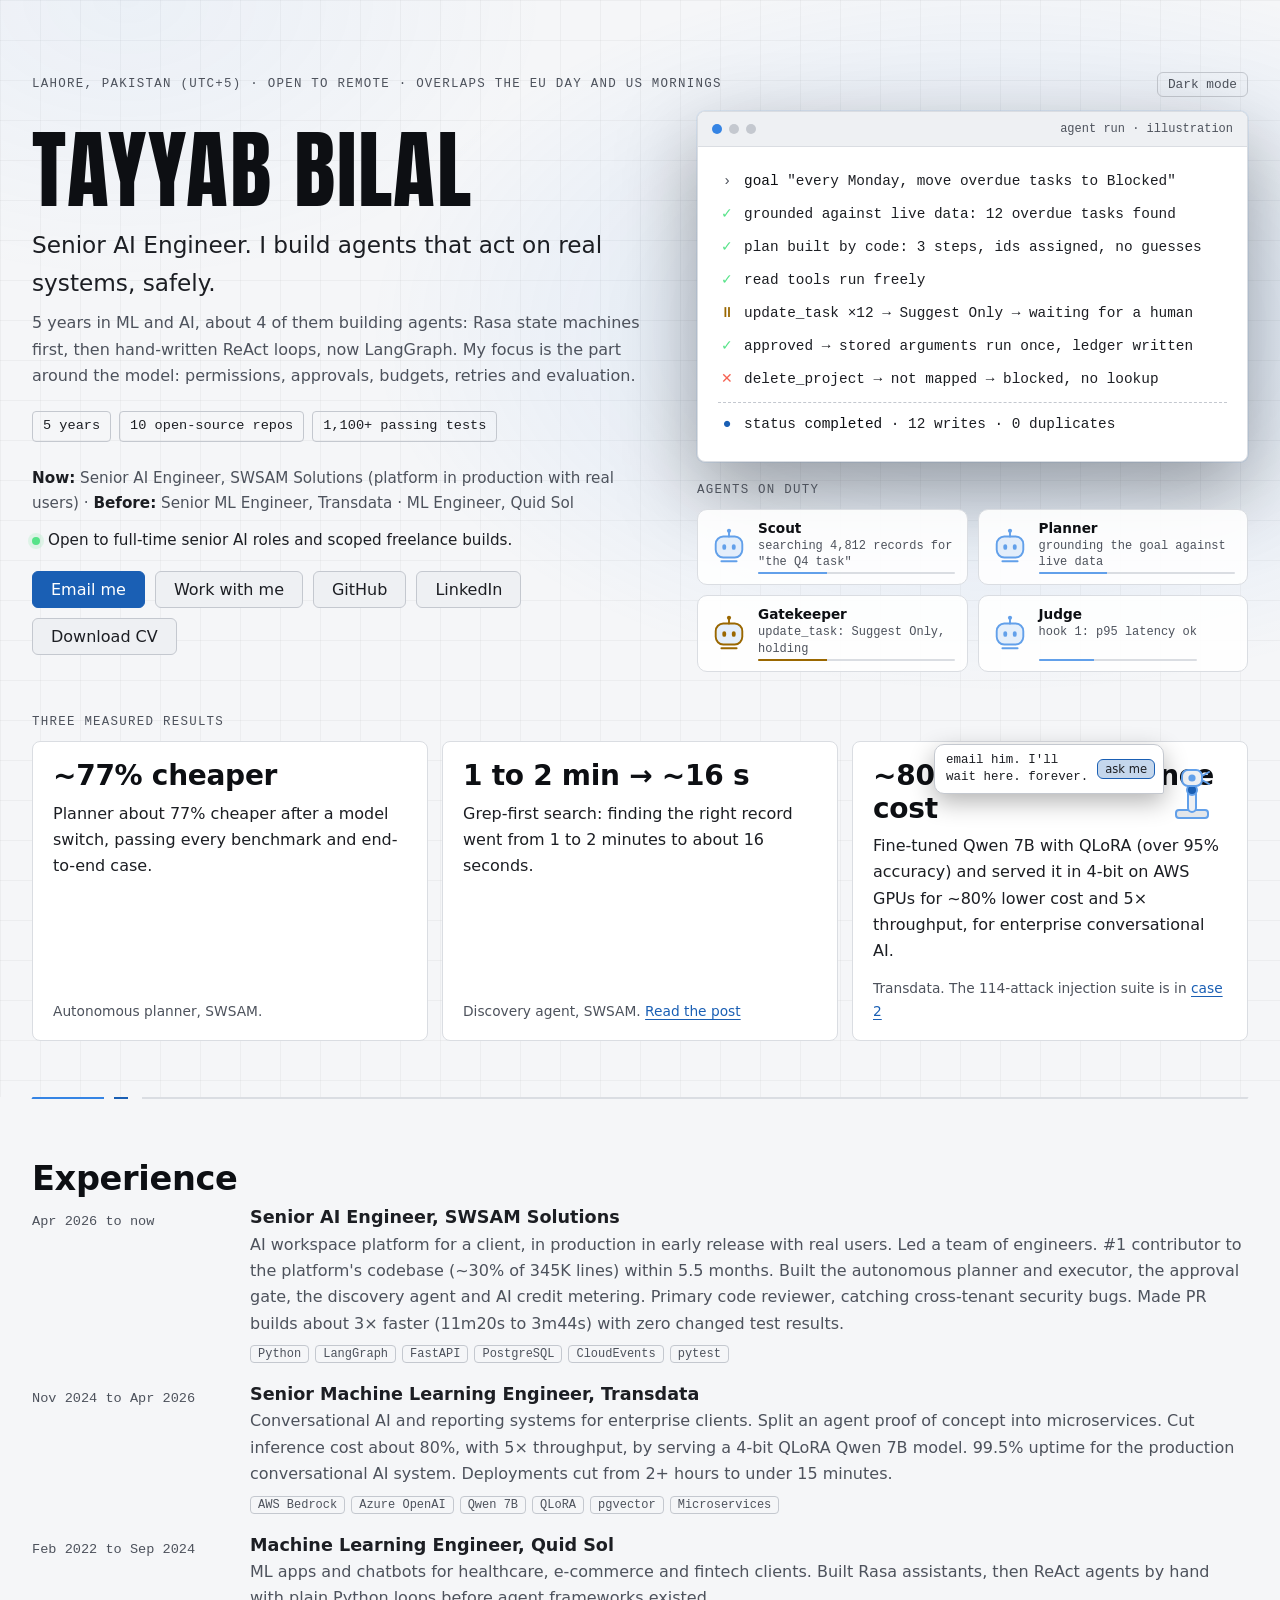
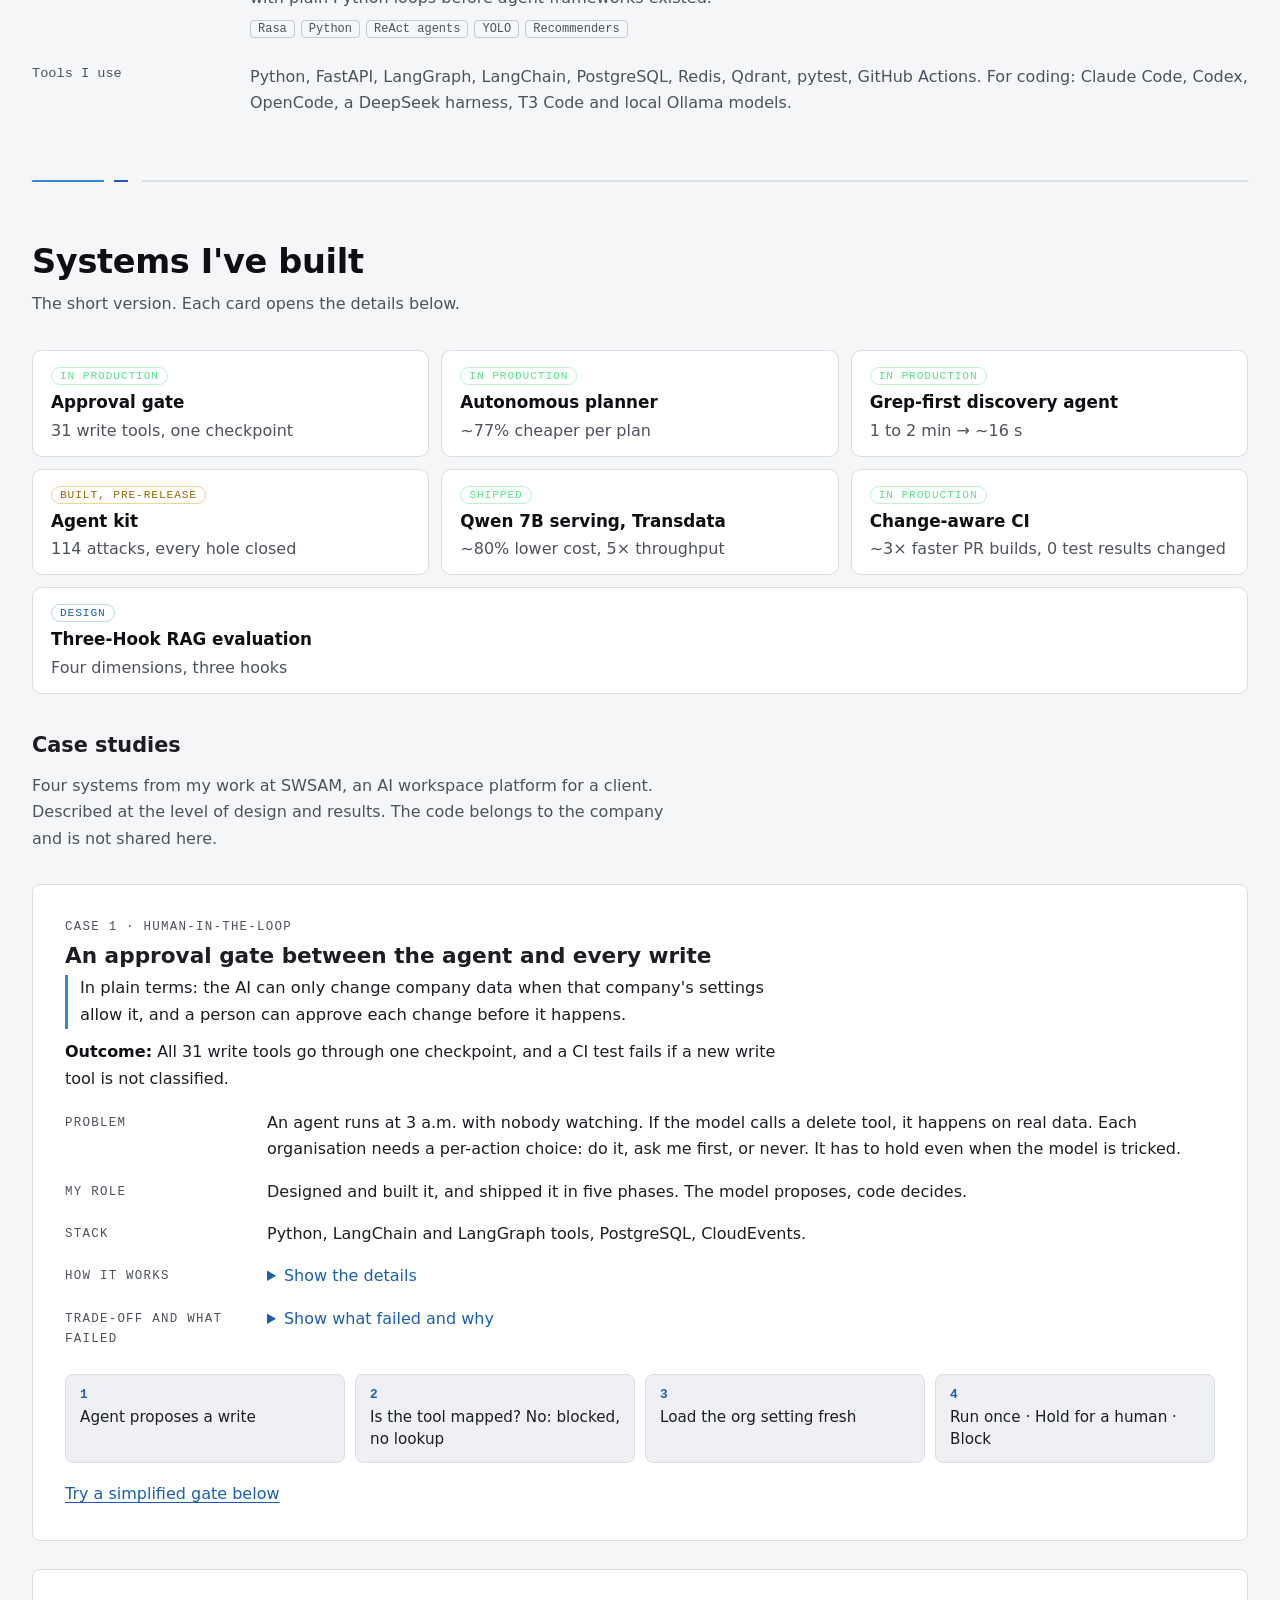
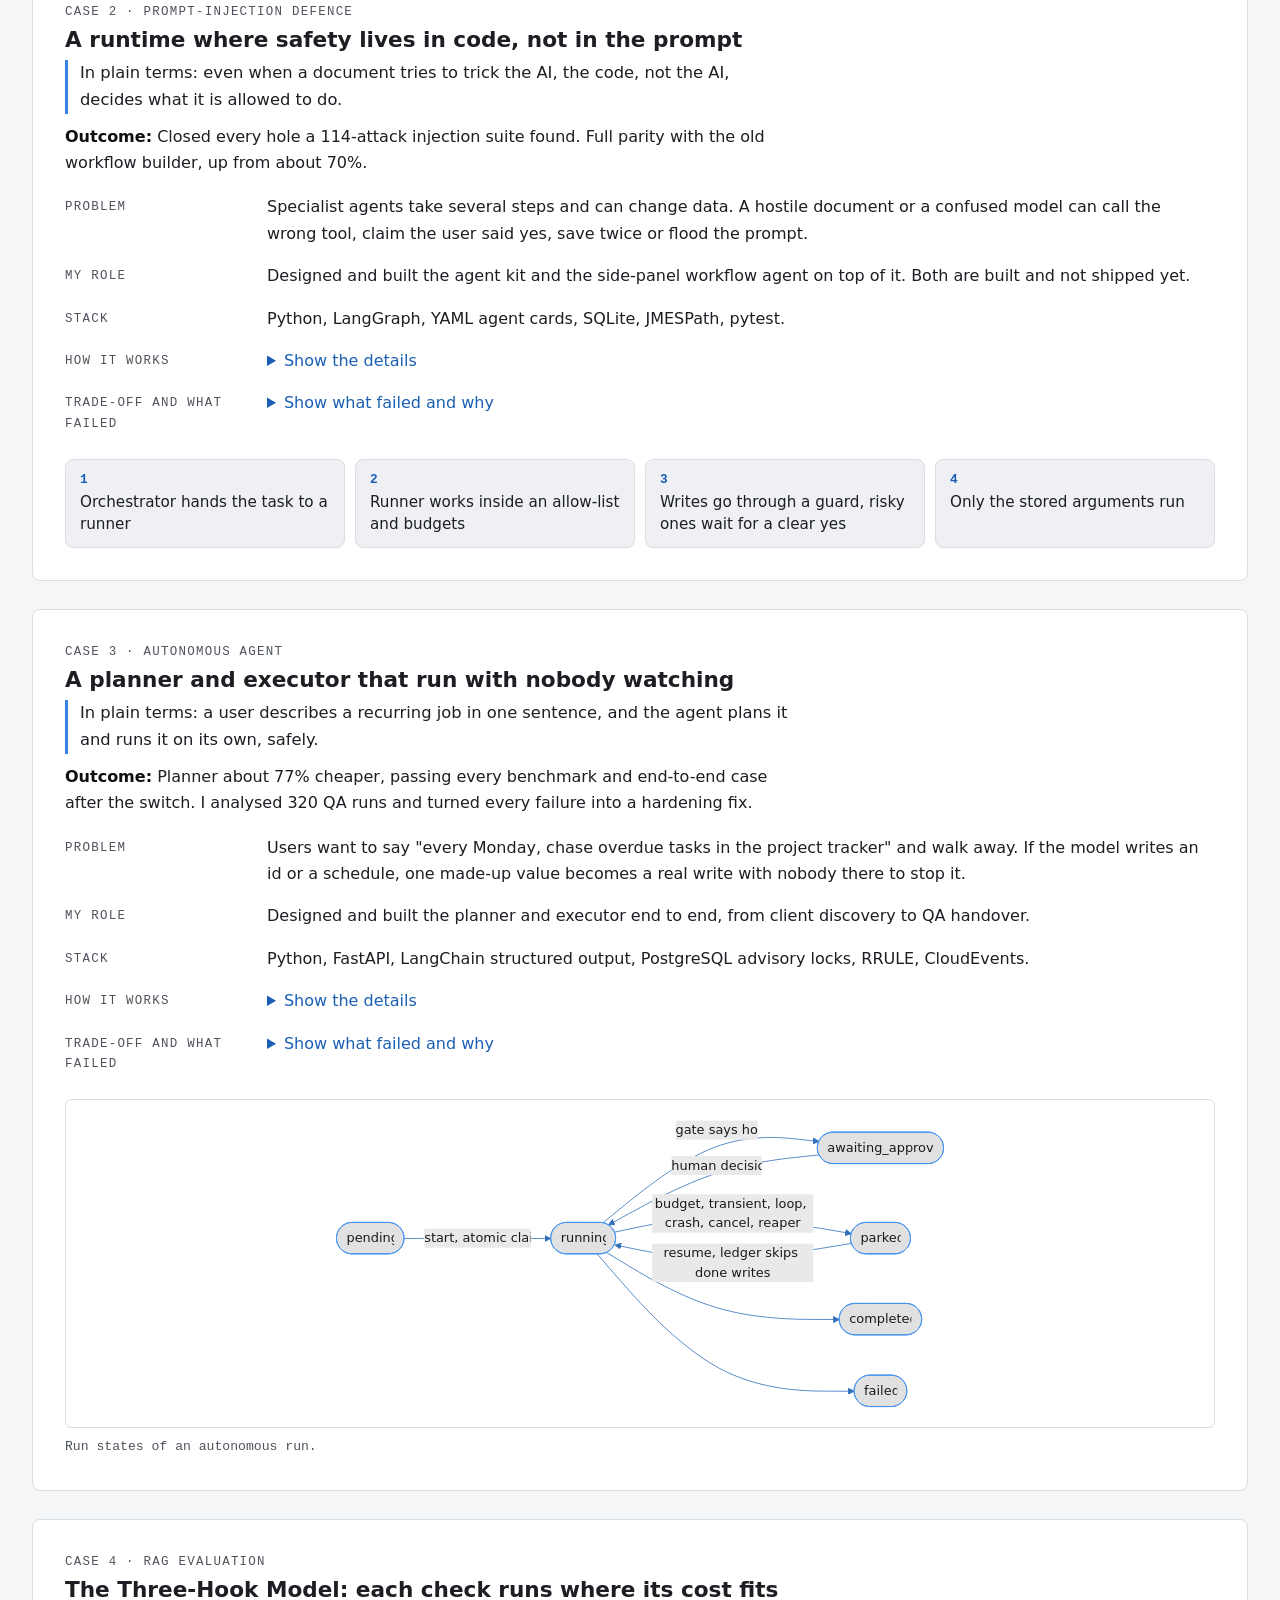
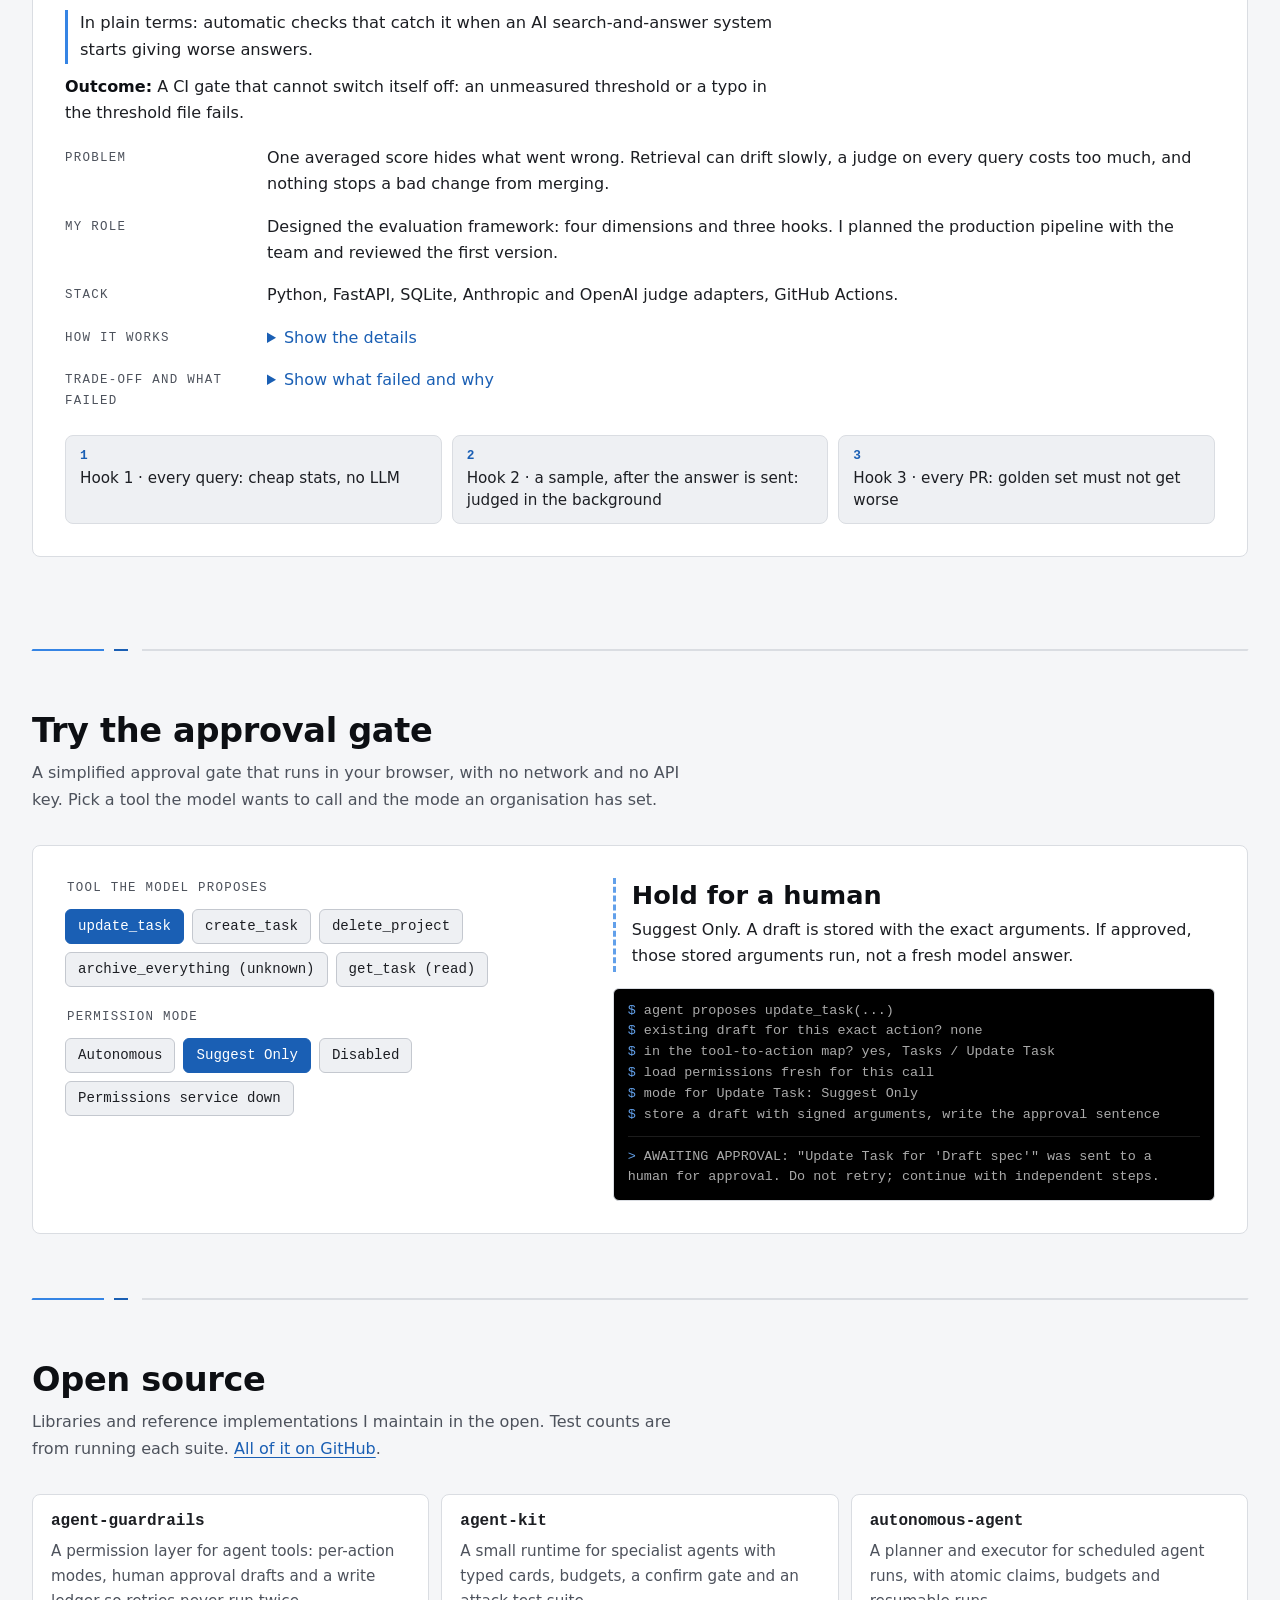
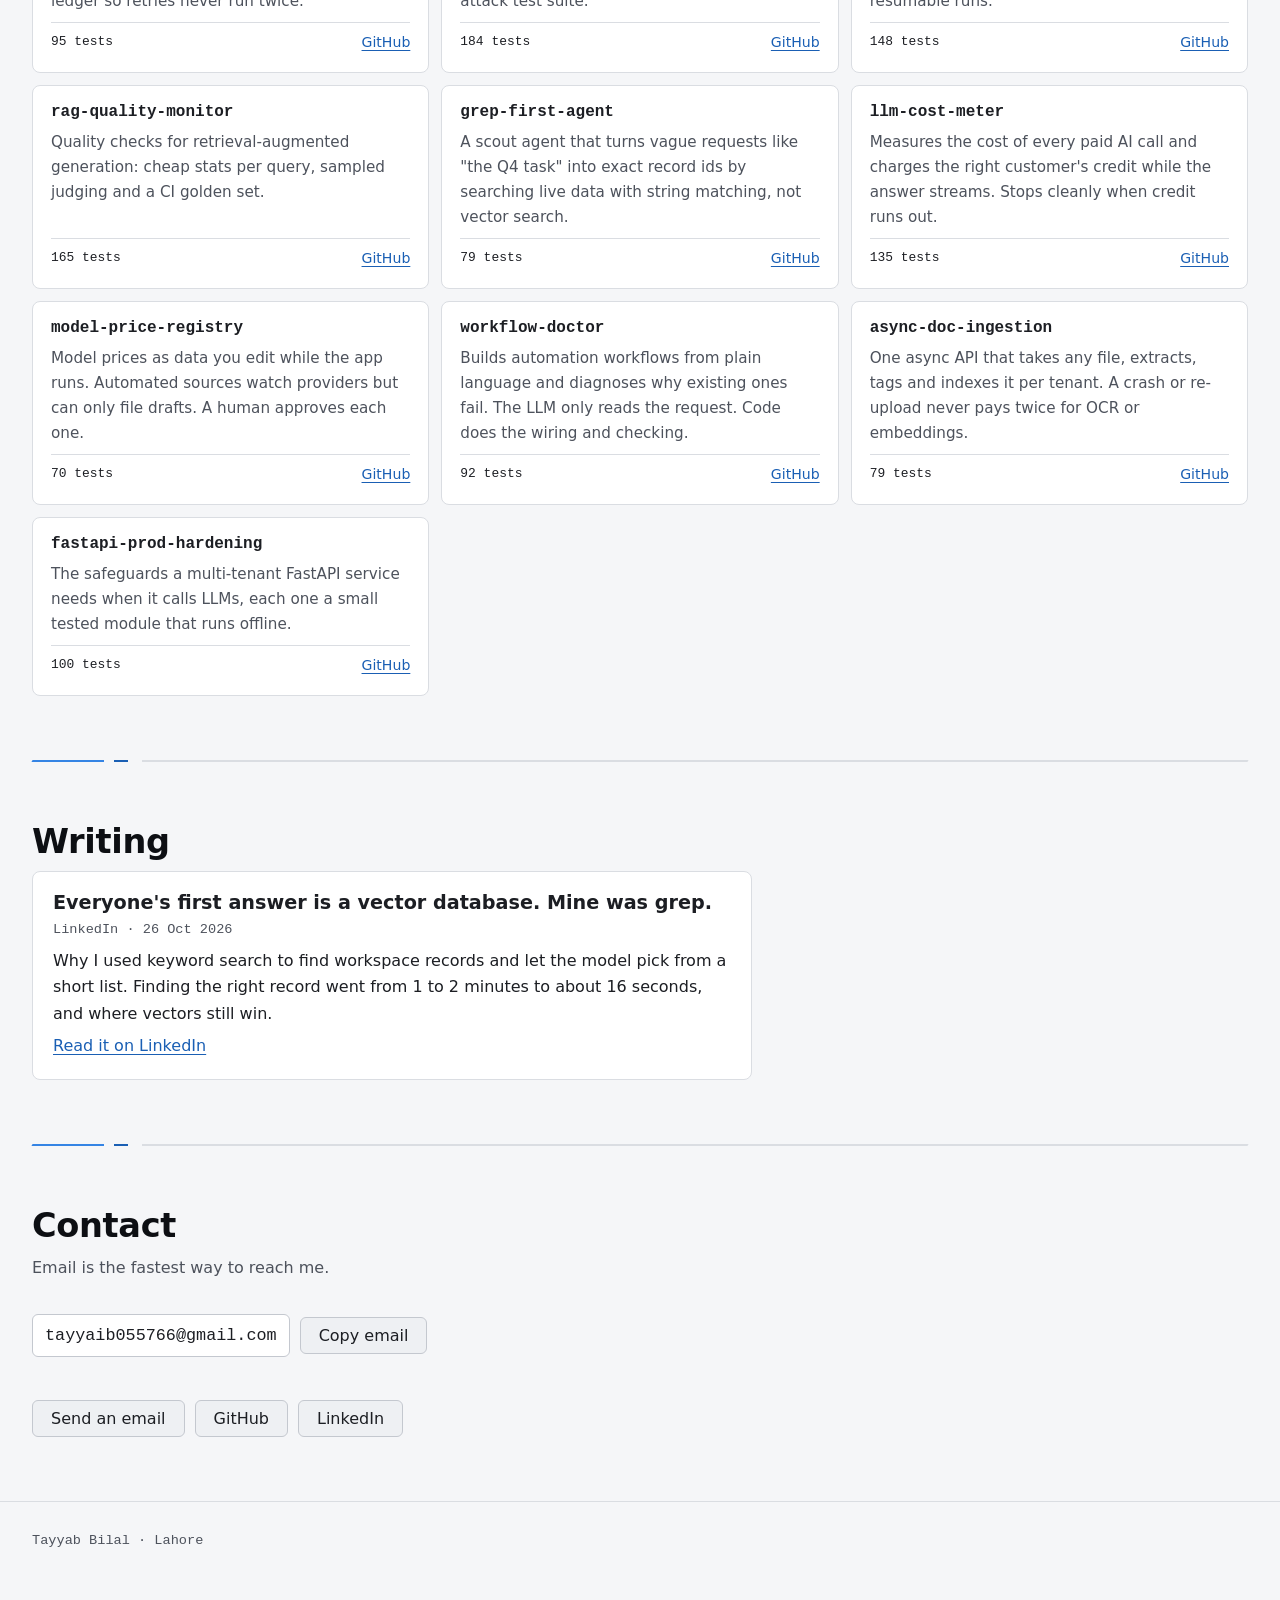
==== index.html @ 495e3dfd "Bolt: no layout reads in mousemove, subpixel transform, passive listeners, cache-busted assets" ====
<!doctype html>
<html lang="en">
<head>
<meta charset="utf-8">
<meta name="viewport" content="width=device-width, initial-scale=1">
<title>Tayyab Bilal, Senior AI Engineer</title>
<meta name="description" content="Tayyab Bilal, Senior AI Engineer in Lahore. I build agents that act on real systems, safely. Case studies, open-source code and a live approval-gate demo.">
<meta property="og:type" content="website">
<meta property="og:title" content="Tayyab Bilal, Senior AI Engineer">
<meta property="og:description" content="I build agents that act on real systems, safely. 5 years, 10 open-source repos, 1,100+ passing tests.">
<meta property="og:url" content="https://tayyab-bilal.github.io/">
<meta property="og:image" content="https://tayyab-bilal.github.io/assets/og.png">
<meta property="og:image:width" content="1200">
<meta property="og:image:height" content="630">
<meta name="twitter:card" content="summary_large_image">
<meta name="bolt-api" content="https://bolt.tayyaib055766.workers.dev">
<meta name="theme-color" content="#121316">
<script>try{var t=localStorage.getItem("theme");if(t)document.documentElement.dataset.theme=t}catch(e){}</script>
<link rel="icon" href="assets/favicon.svg" type="image/svg+xml">
<link rel="preconnect" href="https://fonts.googleapis.com">
<link rel="preconnect" href="https://fonts.gstatic.com" crossorigin>
<link href="https://fonts.googleapis.com/css2?family=Anton&family=Ubuntu+Sans:wght@400;500;600&family=Ubuntu+Sans+Mono:wght@400;500&display=swap" rel="stylesheet">
<link rel="stylesheet" href="assets/style.css?v=20261029">
</head>
<body>
<a class="skip" href="#main">Skip to content</a>
<main id="main">
<section class="hero" id="top">
  <div class="wrap">
    <div class="topbar"><p class="eyebrow label-mono">Lahore, Pakistan (UTC+5) · Open to remote · Overlaps the EU day and US mornings</p><button class="theme-toggle" id="theme-toggle" type="button" aria-label="Switch light or dark theme">Light mode</button></div>
    <div class="hero-grid">
    <div class="hero-copy">
    <h1>Tayyab Bilal</h1>
    <p class="role">Senior AI Engineer. I build agents that act on real systems, safely.</p>
    <p class="sub">5 years in ML and AI, about 4 of them building agents: Rasa state machines first, then hand-written ReAct loops, now LangGraph. My focus is the part around the model: permissions, approvals, budgets, retries and evaluation.</p>
    <ul class="chips" aria-label="Quick facts">
      <li>5 years</li>
      <li>10 open-source repos</li>
      <li>1,100+ passing tests</li>
    </ul>
    <p class="history"><strong>Now:</strong> Senior AI Engineer, SWSAM Solutions (platform in production with real users) · <strong>Before:</strong> Senior ML Engineer, Transdata · ML Engineer, Quid Sol</p>
    <p class="avail"><span class="dot" aria-hidden="true"></span>Open to full-time senior AI roles and scoped freelance builds.</p>
    <div class="btns">
      <a class="btn primary" href="mailto:tayyaib055766@gmail.com">Email me</a>
      <a class="btn" href="work.html">Work with me</a>
      <a class="btn" href="https://github.com/Tayyab-Bilal">GitHub</a>
      <a class="btn" href="https://www.linkedin.com/in/tayyab-bilal-79b509187/">LinkedIn</a>
      <a class="btn" href="cv.pdf" download="Tayyab-Bilal-CV.pdf">Download CV</a>
    </div>
    </div>
    <div class="hero-side">
    <figure class="console panel" aria-label="Illustration of an agent run passing through the approval gate">
      <div class="console-bar"><span></span><span></span><span></span><em>agent run · illustration</em></div>
      <ol class="console-lines">
        <li><b>goal</b> "every Monday, move overdue tasks to Blocked"</li>
        <li class="ok">grounded against live data: 12 overdue tasks found</li>
        <li class="ok">plan built by code: 3 steps, ids assigned, no guesses</li>
        <li class="ok">read tools run freely</li>
        <li class="hold">update_task ×12 → Suggest Only → waiting for a human</li>
        <li class="ok">approved → stored arguments run once, ledger written</li>
        <li class="block">delete_project → not mapped → blocked, no lookup</li>
        <li class="done">status <b>completed</b> · 12 writes · 0 duplicates</li>
      </ol>
    </figure>
    <section class="crew" aria-label="Agents on duty, an illustration">
      <p class="label-mono crew-title">Agents on duty</p>
      <ul>
        <li class="agent" data-agent="scout" data-tasks='searching 4,812 records for "the Q4 task"|3 candidates found, model picks one|resolved to TSK-1182 in 16 s'><svg class="bot" viewBox="0 0 40 40" aria-hidden="true"><line x1="20" y1="3" x2="20" y2="9"/><circle class="ant" cx="20" cy="3" r="2.2"/><rect x="6" y="9" width="28" height="22" rx="8"/><g class="eyes"><rect x="13" y="17" width="4" height="6" rx="2"/><rect x="23" y="17" width="4" height="6" rx="2"/></g><path d="M12 35h16"/></svg><div><b>Scout</b><span class="what">searching 4,812 records for "the Q4 task"</span><i class="bar"></i></div></li>
        <li class="agent" data-agent="planner" data-tasks='grounding the goal against live data|code assigns ids, no guessed values|plan ready: 3 steps, every Monday'><svg class="bot" viewBox="0 0 40 40" aria-hidden="true"><line x1="20" y1="3" x2="20" y2="9"/><circle class="ant" cx="20" cy="3" r="2.2"/><rect x="6" y="9" width="28" height="22" rx="8"/><g class="eyes"><rect x="13" y="17" width="4" height="6" rx="2"/><rect x="23" y="17" width="4" height="6" rx="2"/></g><path d="M12 35h16"/></svg><div><b>Planner</b><span class="what">grounding the goal against live data</span><i class="bar"></i></div></li>
        <li class="agent" data-agent="gate" data-tasks='update_task: Suggest Only, holding|human said yes, running stored args once|delete_project: not mapped, blocked'><svg class="bot" viewBox="0 0 40 40" aria-hidden="true"><line x1="20" y1="3" x2="20" y2="9"/><circle class="ant" cx="20" cy="3" r="2.2"/><rect x="6" y="9" width="28" height="22" rx="8"/><g class="eyes"><rect x="13" y="17" width="4" height="6" rx="2"/><rect x="23" y="17" width="4" height="6" rx="2"/></g><path d="M12 35h16"/></svg><div><b>Gatekeeper</b><span class="what">update_task: Suggest Only, holding</span><i class="bar"></i></div></li>
        <li class="agent" data-agent="judge" data-tasks='hook 1: p95 latency ok|hook 2: judging sample 17 of 50|hook 3: golden set, no regression'><svg class="bot" viewBox="0 0 40 40" aria-hidden="true"><line x1="20" y1="3" x2="20" y2="9"/><circle class="ant" cx="20" cy="3" r="2.2"/><rect x="6" y="9" width="28" height="22" rx="8"/><g class="eyes"><rect x="13" y="17" width="4" height="6" rx="2"/><rect x="23" y="17" width="4" height="6" rx="2"/></g><path d="M12 35h16"/></svg><div><b>Judge</b><span class="what">hook 1: p95 latency ok</span><i class="bar"></i></div></li>
      </ul>
    </section>
    </div>
    </div>

    <h2 class="results-title">Three measured results</h2>
    <ul class="results">
      <li class="result panel hud">
        <span class="big">~77% cheaper</span>
        <p>Planner about 77% cheaper after a model switch, passing every benchmark and end-to-end case.</p>
        <span class="src">Autonomous planner, SWSAM.</span>
      </li>
      <li class="result panel hud">
        <span class="big">1 to 2 min &rarr; ~16 s</span>
        <p>Grep-first search: finding the right record went from 1 to 2 minutes to about 16 seconds.</p>
        <span class="src">Discovery agent, SWSAM. <a href="#writing">Read the post</a></span>
      </li>
      <li class="result panel hud">
        <span class="big">~80% lower inference cost</span>
        <p>Fine-tuned Qwen 7B with QLoRA (over 95% accuracy) and served it in 4-bit on AWS GPUs for ~80% lower cost and 5&times; throughput, for enterprise conversational AI.</p>
        <span class="src">Transdata. The 114-attack injection suite is in <a href="#case-kit">case 2</a></span>
      </li>
    </ul>
  </div>
</section>

<section id="experience">
  <div class="wrap">
    <h2>Experience</h2>
    <ul class="jobs">
      <li class="job">
        <span class="when">Apr 2026 to now</span>
        <div>
          <h3>Senior AI Engineer, SWSAM Solutions</h3>
          <p>AI workspace platform for a client, in production in early release with real users. Led a team of engineers. #1 contributor to the platform's codebase (~30% of 345K lines) within 5.5 months. Built the autonomous planner and executor, the approval gate, the discovery agent and AI credit metering. Primary code reviewer, catching cross-tenant security bugs. Made PR builds about 3&times; faster (11m20s to 3m44s) with zero changed test results.</p>
          <ul class="tags"><li>Python</li><li>LangGraph</li><li>FastAPI</li><li>PostgreSQL</li><li>CloudEvents</li><li>pytest</li></ul>
        </div>
      </li>
      <li class="job">
        <span class="when">Nov 2024 to Apr 2026</span>
        <div>
          <h3>Senior Machine Learning Engineer, Transdata</h3>
          <p>Conversational AI and reporting systems for enterprise clients. Split an agent proof of concept into microservices. Cut inference cost about 80%, with 5&times; throughput, by serving a 4-bit QLoRA Qwen 7B model. 99.5% uptime for the production conversational AI system. Deployments cut from 2+ hours to under 15 minutes.</p>
          <ul class="tags"><li>AWS Bedrock</li><li>Azure OpenAI</li><li>Qwen 7B</li><li>QLoRA</li><li>pgvector</li><li>Microservices</li></ul>
        </div>
      </li>
      <li class="job">
        <span class="when">Feb 2022 to Sep 2024</span>
        <div>
          <h3>Machine Learning Engineer, Quid Sol</h3>
          <p>ML apps and chatbots for healthcare, e-commerce and fintech clients. Built Rasa assistants, then ReAct agents by hand with plain Python loops before agent frameworks existed.</p>
          <ul class="tags"><li>Rasa</li><li>Python</li><li>ReAct agents</li><li>YOLO</li><li>Recommenders</li></ul>
        </div>
      </li>
      <li class="job">
        <span class="when">Tools I use</span>
        <div>
          <p>Python, FastAPI, LangGraph, LangChain, PostgreSQL, Redis, Qdrant, pytest, GitHub Actions. For coding: Claude Code, Codex, OpenCode, a DeepSeek harness, T3 Code and local Ollama models.</p>
        </div>
      </li>
    </ul>
  </div>
</section>

<section id="work">
  <div class="wrap">
    <h2>Systems I've built</h2>
    <p class="lede">The short version. Each card opens the details below.</p>
    <ul class="systems">
      <li><a href="#case-gate"><span class="badge live">In production</span><b>Approval gate</b><span class="num">31 write tools, one checkpoint</span></a></li>
      <li><a href="#case-auto"><span class="badge live">In production</span><b>Autonomous planner</b><span class="num">~77% cheaper per plan</span></a></li>
      <li><a href="#writing"><span class="badge live">In production</span><b>Grep-first discovery agent</b><span class="num">1 to 2 min &rarr; ~16 s</span></a></li>
      <li><a href="#case-kit"><span class="badge pre">Built, pre-release</span><b>Agent kit</b><span class="num">114 attacks, every hole closed</span></a></li>
      <li><a href="#experience"><span class="badge live">Shipped</span><b>Qwen 7B serving, Transdata</b><span class="num">~80% lower cost, 5&times; throughput</span></a></li>
      <li><a href="#experience"><span class="badge live">In production</span><b>Change-aware CI</b><span class="num">~3&times; faster PR builds, 0 test results changed</span></a></li>
      <li><a href="#case-rag"><span class="badge oss">Design</span><b>Three-Hook RAG evaluation</b><span class="num">Four dimensions, three hooks</span></a></li>
    </ul>
    <h3 class="sub-h">Case studies</h3>
    <p class="lede">Four systems from my work at SWSAM, an AI workspace platform for a client. Described at the level of design and results. The code belongs to the company and is not shared here.</p>

    <article class="case panel hud" id="case-gate">
      <header>
        <p class="kicker">Case 1 · Human-in-the-loop</p>
        <h3>An approval gate between the agent and every write</h3>
        <p class="plain">In plain terms: the AI can only change company data when that company's settings allow it, and a person can approve each change before it happens.</p>
        <p class="outcome"><strong>Outcome:</strong> All 31 write tools go through one checkpoint, and a CI test fails if a new write tool is not classified.</p>
      </header>
      <div class="case-grid">
        <dl class="report">
          <dt>Problem</dt>
          <dd>An agent runs at 3 a.m. with nobody watching. If the model calls a delete tool, it happens on real data. Each organisation needs a per-action choice: do it, ask me first, or never. It has to hold even when the model is tricked.</dd>
          <dt>My role</dt>
          <dd>Designed and built it, and shipped it in five phases. The model proposes, code decides.</dd>
          <dt>Stack</dt>
          <dd>Python, LangChain and LangGraph tools, PostgreSQL, CloudEvents.</dd>
          <dt>How it works</dt>
          <dd><details><summary>Show the details</summary><ul>
            <li>A fixed map ties each write tool to one permission action. Unmapped tools are refused before any lookup, and delete tools are denied on purpose.</li>
            <li>The mode (Autonomous, Suggest Only, Disabled) is read fresh on every call. Suggest Only stores a draft with signed arguments, and approval replays exactly those arguments, once.</li>
            <li>A permissions outage is retried, then the run is parked. It is never reported as "disabled".</li>
          </ul></details></dd>
          <dt>Trade-off and what failed</dt>
          <dd><details><summary>Show what failed and why</summary><p>An outage used to show up as "disabled in your settings", so users went to check settings that were fine. I split unavailable, misconfigured and disabled into three answers. I also tried LangGraph <code>interrupt()</code>: nested agents without checkpointers never passed the interrupt up, so I kept durable drafts instead.</p></details></dd>
        </dl>
        <figure class="strip-fig">
          <ol class="strip"><li>Agent proposes a write</li><li>Is the tool mapped? No: blocked, no lookup</li><li>Load the org setting fresh</li><li>Run once · Hold for a human · Block</li></ol>
        </figure>
      </div>
      <a class="readcode" href="#demo">Try a simplified gate below</a>
    </article>

    <article class="case panel hud" id="case-kit">
      <header>
        <p class="kicker">Case 2 · Prompt-injection defence</p>
        <h3>A runtime where safety lives in code, not in the prompt</h3>
        <p class="plain">In plain terms: even when a document tries to trick the AI, the code, not the AI, decides what it is allowed to do.</p>
        <p class="outcome"><strong>Outcome:</strong> Closed every hole a 114-attack injection suite found. Full parity with the old workflow builder, up from about 70%.</p>
      </header>
      <div class="case-grid">
        <dl class="report">
          <dt>Problem</dt>
          <dd>Specialist agents take several steps and can change data. A hostile document or a confused model can call the wrong tool, claim the user said yes, save twice or flood the prompt.</dd>
          <dt>My role</dt>
          <dd>Designed and built the agent kit and the side-panel workflow agent on top of it. Both are built and not shipped yet.</dd>
          <dt>Stack</dt>
          <dd>Python, LangGraph, YAML agent cards, SQLite, JMESPath, pytest.</dd>
          <dt>How it works</dt>
          <dd><details><summary>Show the details</summary><ul>
            <li>Each agent is one folder with a strict card. A write tool that is neither guarded nor confirm-gated makes the card invalid.</li>
            <li>Risky actions are never run when the model asks. Code stores the exact arguments, writes the question itself, and waits. A fail-closed consent judge reads only that question and the user's reply. Anything but a clear yes cancels.</li>
            <li>Big tool results go into per-task SQLite. The model queries them with SQL that a deny-by-default authorizer keeps read only.</li>
          </ul></details></dd>
          <dt>Trade-off and what failed</dt>
          <dd><details><summary>Show what failed and why</summary><p>I tried a Pyodide (WASM) sandbox for the model's queries and rejected it: about 3 s cold start, about 350 MB, and no real isolation. The agent is about 2.6x slower than the old builder and uses 12 to 13x the tokens. The judge is strict, so a polite "yes, thanks" cancels.</p></details></dd>
        </dl>
        <figure class="strip-fig">
          <ol class="strip"><li>Orchestrator hands the task to a runner</li><li>Runner works inside an allow-list and budgets</li><li>Writes go through a guard, risky ones wait for a clear yes</li><li>Only the stored arguments run</li></ol>
        </figure>
      </div>
    </article>

    <article class="case panel hud" id="case-auto">
      <header>
        <p class="kicker">Case 3 · Autonomous agent</p>
        <h3>A planner and executor that run with nobody watching</h3>
        <p class="plain">In plain terms: a user describes a recurring job in one sentence, and the agent plans it and runs it on its own, safely.</p>
        <p class="outcome"><strong>Outcome:</strong> Planner about 77% cheaper, passing every benchmark and end-to-end case after the switch. I analysed 320 QA runs and turned every failure into a hardening fix.</p>
      </header>
      <div class="case-grid">
        <dl class="report">
          <dt>Problem</dt>
          <dd>Users want to say "every Monday, chase overdue tasks in the project tracker" and walk away. If the model writes an id or a schedule, one made-up value becomes a real write with nobody there to stop it.</dd>
          <dt>My role</dt>
          <dd>Designed and built the planner and executor end to end, from client discovery to QA handover.</dd>
          <dt>Stack</dt>
          <dd>Python, FastAPI, LangChain structured output, PostgreSQL advisory locks, RRULE, CloudEvents.</dd>
          <dt>How it works</dt>
          <dd><details><summary>Show the details</summary><ul>
            <li>The goal is grounded against real data first. The model only extracts intent. Code assigns ids, links steps and builds the schedule, and refuses plans that cannot work.</li>
            <li>Only one worker owns a run, through an atomic claim and a fencing token. A reaper parks runs whose worker died.</li>
            <li>Hard limits: 90 turns, 150 writes per run, a resume cap and a loop guard. A write ledger turns a repeated write into a no-op, and the final status comes from stored step states, not the agent's words.</li>
          </ul></details></dd>
          <dt>Trade-off and what failed</dt>
          <dd><details><summary>Show what failed and why</summary><p>The planner was quietly running on the platform's default model, because the service was never registered for model selection. I fixed the routing and moved it to a cheaper model. Each planning call got about 55% slower, which is fine because planning runs in the background.</p></details></dd>
        </dl>
        <figure>
          <div class="diagram"><img src="assets/run-states.svg" width="768" height="371" style="max-width:620px" loading="lazy" alt="Run states: pending moves to running on an atomic claim. Running ends completed or failed, waits in awaiting_approval when the gate holds, or is parked on budget, transient failure, loop, crash, cancel or the reaper. A human decision or a resume returns it to running, and writes already done are skipped."></div>
          <figcaption>Run states of an autonomous run.</figcaption>
        </figure>
      </div>
    </article>

    <article class="case panel hud" id="case-rag">
      <header>
        <p class="kicker">Case 4 · RAG evaluation</p>
        <h3>The Three-Hook Model: each check runs where its cost fits</h3>
        <p class="plain">In plain terms: automatic checks that catch it when an AI search-and-answer system starts giving worse answers.</p>
        <p class="outcome"><strong>Outcome:</strong> A CI gate that cannot switch itself off: an unmeasured threshold or a typo in the threshold file fails.</p>
      </header>
      <div class="case-grid">
        <dl class="report">
          <dt>Problem</dt>
          <dd>One averaged score hides what went wrong. Retrieval can drift slowly, a judge on every query costs too much, and nothing stops a bad change from merging.</dd>
          <dt>My role</dt>
          <dd>Designed the evaluation framework: four dimensions and three hooks. I planned the production pipeline with the team and reviewed the first version.</dd>
          <dt>Stack</dt>
          <dd>Python, FastAPI, SQLite, Anthropic and OpenAI judge adapters, GitHub Actions.</dd>
          <dt>How it works</dt>
          <dd><details><summary>Show the details</summary><ul>
            <li>Hook 1, every query, no LLM: score gap, empty results and p95 latency over a rolling window.</li>
            <li>Hook 2, a small sample of live traffic, judged in the background: claim-level faithfulness, relevance, context precision and drift.</li>
            <li>Hook 3, every PR: a golden JSONL set, thresholds and a saved baseline. A metric that gets worse fails CI even above its threshold.</li>
          </ul></details></dd>
          <dt>Trade-off and what failed</dt>
          <dd><details><summary>Show what failed and why</summary><p>In review I found that the "context" being judged was an intermediate answer, not the retrieved chunks, so the scores compared one answer with another. Hook 2 now checks that every context is a chunk the retriever really returned. A text check alone cannot catch a reworded answer.</p></details></dd>
        </dl>
        <figure class="strip-fig">
          <ol class="strip"><li>Hook 1 · every query: cheap stats, no LLM</li><li>Hook 2 · a sample, after the answer is sent: judged in the background</li><li>Hook 3 · every PR: golden set must not get worse</li></ol>
        </figure>
      </div>
    </article>
  </div>
</section>

<section id="demo">
  <div class="wrap">
    <h2>Try the approval gate</h2>
    <p class="lede">A simplified approval gate that runs in your browser, with no network and no API key. Pick a tool the model wants to call and the mode an organisation has set.</p>
    <div class="demo panel hud">
      <form id="gate-form" onsubmit="return false">
        <fieldset>
          <legend>Tool the model proposes</legend>
          <div class="opts">
            <label><input type="radio" name="tool" value="update_task" checked><span>update_task</span></label>
            <label><input type="radio" name="tool" value="create_task"><span>create_task</span></label>
            <label><input type="radio" name="tool" value="delete_project"><span>delete_project</span></label>
            <label><input type="radio" name="tool" value="archive_everything"><span>archive_everything (unknown)</span></label>
            <label><input type="radio" name="tool" value="get_task"><span>get_task (read)</span></label>
          </div>
        </fieldset>
        <fieldset>
          <legend>Permission mode</legend>
          <div class="opts">
            <label><input type="radio" name="mode" value="auto"><span>Autonomous</span></label>
            <label><input type="radio" name="mode" value="suggest" checked><span>Suggest Only</span></label>
            <label><input type="radio" name="mode" value="disabled"><span>Disabled</span></label>
            <label><input type="radio" name="mode" value="down"><span>Permissions service down</span></label>
          </div>
        </fieldset>
      </form>
      <div aria-live="polite">
        <div class="verdict" id="verdict">
          <div class="label">Hold for a human</div>
          <p class="reason">Suggest Only. A draft is stored with the exact arguments.</p>
        </div>
        <div class="term" aria-label="Steps the gate took">
          <ol id="trace"></ol>
          <p class="out" id="msg" hidden></p>
        </div>
      </div>
    </div>
  </div>
</section>

<section id="oss">
  <div class="wrap">
    <h2>Open source</h2>
    <p class="lede">Libraries and reference implementations I maintain in the open. Test counts are from running each suite. <a href="https://github.com/Tayyab-Bilal">All of it on GitHub</a>.</p>
    <ul class="repos">
      <li class="repo panel hud">
        <h3>agent-guardrails</h3>
        <p>A permission layer for agent tools: per-action modes, human approval drafts and a write ledger so retries never run twice.</p>
        <div class="meta"><span class="mono">95 tests</span><a href="https://github.com/Tayyab-Bilal/agent-guardrails">GitHub</a></div>
      </li>
      <li class="repo panel hud">
        <h3>agent-kit</h3>
        <p>A small runtime for specialist agents with typed cards, budgets, a confirm gate and an attack test suite.</p>
        <div class="meta"><span class="mono">184 tests</span><a href="https://github.com/Tayyab-Bilal/agent-kit">GitHub</a></div>
      </li>
      <li class="repo panel hud">
        <h3>autonomous-agent</h3>
        <p>A planner and executor for scheduled agent runs, with atomic claims, budgets and resumable runs.</p>
        <div class="meta"><span class="mono">148 tests</span><a href="https://github.com/Tayyab-Bilal/autonomous-agent">GitHub</a></div>
      </li>
      <li class="repo panel hud">
        <h3>rag-quality-monitor</h3>
        <p>Quality checks for retrieval-augmented generation: cheap stats per query, sampled judging and a CI golden set.</p>
        <div class="meta"><span class="mono">165 tests</span><a href="https://github.com/Tayyab-Bilal/rag-quality-monitor">GitHub</a></div>
      </li>
      <li class="repo panel hud">
        <h3>grep-first-agent</h3>
        <p>A scout agent that turns vague requests like "the Q4 task" into exact record ids by searching live data with string matching, not vector search.</p>
        <div class="meta"><span class="mono">79 tests</span><a href="https://github.com/Tayyab-Bilal/grep-first-agent">GitHub</a></div>
      </li>
      <li class="repo panel hud">
        <h3>llm-cost-meter</h3>
        <p>Measures the cost of every paid AI call and charges the right customer's credit while the answer streams. Stops cleanly when credit runs out.</p>
        <div class="meta"><span class="mono">135 tests</span><a href="https://github.com/Tayyab-Bilal/llm-cost-meter">GitHub</a></div>
      </li>
      <li class="repo panel hud">
        <h3>model-price-registry</h3>
        <p>Model prices as data you edit while the app runs. Automated sources watch providers but can only file drafts. A human approves each one.</p>
        <div class="meta"><span class="mono">70 tests</span><a href="https://github.com/Tayyab-Bilal/model-price-registry">GitHub</a></div>
      </li>
      <li class="repo panel hud">
        <h3>workflow-doctor</h3>
        <p>Builds automation workflows from plain language and diagnoses why existing ones fail. The LLM only reads the request. Code does the wiring and checking.</p>
        <div class="meta"><span class="mono">92 tests</span><a href="https://github.com/Tayyab-Bilal/workflow-doctor">GitHub</a></div>
      </li>
      <li class="repo panel hud">
        <h3>async-doc-ingestion</h3>
        <p>One async API that takes any file, extracts, tags and indexes it per tenant. A crash or re-upload never pays twice for OCR or embeddings.</p>
        <div class="meta"><span class="mono">79 tests</span><a href="https://github.com/Tayyab-Bilal/async-doc-ingestion">GitHub</a></div>
      </li>
      <li class="repo panel hud">
        <h3>fastapi-prod-hardening</h3>
        <p>The safeguards a multi-tenant FastAPI service needs when it calls LLMs, each one a small tested module that runs offline.</p>
        <div class="meta"><span class="mono">100 tests</span><a href="https://github.com/Tayyab-Bilal/fastapi-prod-hardening">GitHub</a></div>
      </li>
    </ul>
  </div>
</section>

<section id="writing">
  <div class="wrap">
    <h2>Writing</h2>
    <div class="post panel hud">
      <h3>Everyone's first answer is a vector database. Mine was grep.</h3>
      <p class="meta">LinkedIn · 26 Oct 2026</p>
      <p>Why I used keyword search to find workspace records and let the model pick from a short list. Finding the right record went from 1 to 2 minutes to about 16 seconds, and where vectors still win.</p>
      <a href="https://www.linkedin.com/in/tayyab-bilal-79b509187/recent-activity/all/">Read it on LinkedIn</a>
    </div>
  </div>
</section>

<section id="contact">
  <div class="wrap">
    <h2>Contact</h2>
    <p class="lede">Email is the fastest way to reach me.</p>
    <div class="contact-row">
      <span class="email" id="email">tayyaib055766@gmail.com</span>
      <button class="btn copy" id="copy-email" type="button">Copy email</button>
    </div>
    <p class="status" id="copy-status" role="status"></p>
    <div class="btns">
      <a class="btn" href="mailto:tayyaib055766@gmail.com">Send an email</a>
      <a class="btn" href="https://github.com/Tayyab-Bilal">GitHub</a>
      <a class="btn" href="https://www.linkedin.com/in/tayyab-bilal-79b509187/">LinkedIn</a>
    </div>
  </div>
</section>
</main>

<footer>
  <div class="wrap">Tayyab Bilal · Lahore</div>
</footer>
<nav class="dock" aria-label="Sections">
  <a href="#top"><svg viewBox="0 0 24 24" aria-hidden="true"><path d="M3 11l9-7 9 7v9a1 1 0 0 1-1 1h-5v-6h-6v6H4a1 1 0 0 1-1-1z"/></svg><span>Home</span></a>
  <a href="#experience"><svg viewBox="0 0 24 24" aria-hidden="true"><circle cx="12" cy="12" r="9"/><path d="M12 7v5l3 2"/></svg><span>Experience</span></a>
  <a href="#work"><svg viewBox="0 0 24 24" aria-hidden="true"><rect x="3" y="7" width="18" height="13" rx="2"/><path d="M8 7V5a2 2 0 0 1 2-2h4a2 2 0 0 1 2 2v2"/></svg><span>Work</span></a>
  <a href="#demo"><svg viewBox="0 0 24 24" aria-hidden="true"><rect x="3" y="4" width="18" height="16" rx="2"/><path d="M7 9l3 3-3 3M12 15h5"/></svg><span>Demo</span></a>
  <a href="#oss"><svg viewBox="0 0 24 24" aria-hidden="true"><path d="M8 6l-6 6 6 6M16 6l6 6-6 6"/></svg><span>Code</span></a>
  <a href="work.html"><svg viewBox="0 0 24 24" aria-hidden="true"><path d="M4 12l5 5L20 6"/></svg><span>Hire</span></a>
  <a href="#contact"><svg viewBox="0 0 24 24" aria-hidden="true"><rect x="3" y="5" width="18" height="14" rx="2"/><path d="M3 7l9 6 9-6"/></svg><span>Contact</span></a>
</nav>

<script src="assets/main.js?v=20261029"></script>
<script src="assets/bolt-lines.js?v=20261029"></script>
<script src="assets/pet.js?v=20261029"></script>
</body>
</html>
---- assets/style.css ----
/* Dark by default (soft charcoal), light mode via toggle or system setting. One Yaru blue accent family. */
:root {
  --bg: #121316;
  --surface: rgba(32, 34, 40, .78);
  --surface-solid: #1a1c21;
  --surface-2: #22252b;
  --surface-3: #2a2d34;
  --line: #30333b;
  --line-2: #3e424b;
  --text: #e6e6e6;
  --text-2: #c2c5cb;
  --white: #ffffff;
  --blue: #3584e4;
  --blue-light: #62a0ea;
  --blue-deep: #1a5fb4;
  --glow: rgba(53, 132, 228, .35);
  --amber: #e5a50a;
  --grid: rgba(255, 255, 255, .03);
  --link: #62a0ea;
  --dock-bg: rgba(26, 28, 33, .96);
  --display: "Anton", "Oswald", Impact, "Arial Narrow", sans-serif;
  --sans: "Ubuntu Sans", "Ubuntu", system-ui, -apple-system, "Segoe UI", sans-serif;
  --mono: "Ubuntu Sans Mono", "Ubuntu Mono", ui-monospace, Menlo, monospace;
  --dock-h: 52px;
  color-scheme: dark;
}
:root[data-theme="light"] {
  --bg: #f5f6f8; --surface: rgba(255, 255, 255, .9); --surface-solid: #ffffff; --surface-2: #eef0f3; --surface-3: #e3e6ea;
  --line: #dadde2; --line-2: #c4c8cf; --text: #1c1e23; --text-2: #4d525c; --white: #0d0f13;
  --glow: rgba(26, 95, 180, .18); --amber: #9a6700; --grid: rgba(0, 0, 0, .035); --link: #1a5fb4; --dock-bg: rgba(255, 255, 255, .97);
  color-scheme: light;
}
@media (prefers-color-scheme: light) {
  :root:not([data-theme="dark"]) {
    --bg: #f5f6f8; --surface: rgba(255, 255, 255, .9); --surface-solid: #ffffff; --surface-2: #eef0f3; --surface-3: #e3e6ea;
    --line: #dadde2; --line-2: #c4c8cf; --text: #1c1e23; --text-2: #4d525c; --white: #0d0f13;
    --glow: rgba(26, 95, 180, .18); --amber: #9a6700; --grid: rgba(0, 0, 0, .035); --link: #1a5fb4; --dock-bg: rgba(255, 255, 255, .97);
    color-scheme: light;
  }
}

* { box-sizing: border-box; }
html { -webkit-text-size-adjust: 100%; scroll-behavior: smooth; scroll-padding-bottom: calc(var(--dock-h) + 40px); }
@media (prefers-reduced-motion: reduce) { html { scroll-behavior: auto; } }
body {
  margin: 0; background: var(--bg); color: var(--text);
  font: 16px/1.65 var(--sans); overflow-wrap: break-word;
  padding-bottom: calc(var(--dock-h) + 40px + env(safe-area-inset-bottom));
}
a { color: var(--link); text-underline-offset: 3px; }
a:hover { text-decoration-thickness: 2px; }
:focus-visible { outline: 2px solid var(--blue-light); outline-offset: 3px; border-radius: 3px; box-shadow: 0 0 0 5px var(--glow); }
img { max-width: 100%; height: auto; display: block; }
code, .mono { font-family: var(--mono); font-size: .92em; }

.wrap { max-width: 1280px; margin: 0 auto; padding: 0 16px; }
@media (min-width: 720px) { .wrap { padding: 0 32px; } }

.skip { position: absolute; left: -999px; top: 8px; background: var(--surface-solid); padding: 8px 12px; z-index: 30; }
.skip:focus { left: 8px; }

h1, h2, h3 { margin: 0; line-height: 1.1; }
h1 { font-family: var(--display); font-weight: 400; text-transform: uppercase; letter-spacing: .02em; font-size: clamp(2.8rem, 8vw, 5.4rem); line-height: .95; color: var(--white); }
h2 { font-family: var(--sans); font-weight: 600; font-size: clamp(1.6rem, 4vw, 2.1rem); letter-spacing: -.01em; margin-bottom: 10px; color: var(--white); }
h3 { font-family: var(--sans); font-weight: 600; font-size: 1.2rem; }
.label-mono, .kicker, legend, dl.report dt, .results-title {
  font-family: var(--mono); font-size: .78rem; text-transform: uppercase; letter-spacing: .1em; color: var(--text-2); font-weight: 400;
}
section { padding: 64px 0; position: relative; }
.lede { color: var(--text-2); max-width: 64ch; margin: 0 0 32px; }

/* Section divider: a short blue speed slash, then a hairline. */
section + section::before {
  content: ""; position: absolute; top: 0; left: 50%; width: min(1216px, calc(100% - 32px)); height: 2px;
  transform: translateX(-50%) skewX(-30deg);
  background: linear-gradient(90deg, var(--blue) 0 72px, transparent 72px 82px, var(--blue-deep) 82px 96px, transparent 96px 110px, var(--line) 110px 100%);
}

/* Hero */
.hero {
  padding: 72px 0 56px;
  background-image:
    radial-gradient(900px 520px at 78% 30%, rgba(53, 132, 228, .16), transparent 70%),
    radial-gradient(600px 400px at 10% 0%, rgba(98, 160, 234, .07), transparent 70%),
    linear-gradient(var(--grid) 1px, transparent 1px), linear-gradient(90deg, var(--grid) 1px, transparent 1px);
  background-size: auto, auto, 40px 40px, 40px 40px;
}
.hero-grid { display: grid; gap: 40px; align-items: center; }
@media (min-width: 1100px) { .hero-grid { grid-template-columns: 1.05fr .95fr; gap: 56px; } }
.console { margin: 0; overflow: hidden; box-shadow: 0 30px 80px rgba(0, 0, 0, .35), 0 0 0 1px rgba(98, 160, 234, .12); }
.console-bar { display: flex; align-items: center; gap: 7px; padding: 10px 14px; border-bottom: 1px solid var(--line); background: var(--surface-2); }
.console-bar span { width: 10px; height: 10px; border-radius: 50%; background: var(--line-2); }
.console-bar span:first-child { background: var(--blue); }
.console-bar em { margin-left: auto; font: .75rem var(--mono); font-style: normal; color: var(--text-2); }
.console-lines { list-style: none; margin: 0; padding: 18px 20px 20px; font: .9rem/1.6 var(--mono); }
.console-lines li { padding: 5px 0 5px 26px; position: relative; color: var(--text); }
.console-lines li::before { position: absolute; left: 0; width: 18px; text-align: center; content: "›"; color: var(--text-2); }
.console-lines li.ok::before { content: "✓"; color: #57e389; }
.console-lines li.hold::before { content: "⏸"; color: var(--amber); }
.console-lines li.block::before { content: "✕"; color: #f66151; }
.console-lines li.done { margin-top: 6px; padding-top: 10px; border-top: 1px dashed var(--line-2); }
.console-lines li.done::before { content: "●"; color: var(--link); top: 10px; }
.console-lines b { color: var(--white); font-weight: 500; }
@media (prefers-reduced-motion: no-preference) {
  .console-lines li { opacity: 0; animation: line-in .35s ease-out forwards; }
  .console-lines li:nth-child(1) { animation-delay: .3s; } .console-lines li:nth-child(2) { animation-delay: .7s; }
  .console-lines li:nth-child(3) { animation-delay: 1.1s; } .console-lines li:nth-child(4) { animation-delay: 1.5s; }
  .console-lines li:nth-child(5) { animation-delay: 1.9s; } .console-lines li:nth-child(6) { animation-delay: 2.6s; }
  .console-lines li:nth-child(7) { animation-delay: 3.0s; } .console-lines li:nth-child(8) { animation-delay: 3.5s; }
  @keyframes line-in { from { opacity: 0; transform: translateX(-6px); } to { opacity: 1; transform: none; } }
}
.topbar { display: flex; justify-content: space-between; align-items: center; gap: 12px; margin: 0 0 14px; }
.hero .eyebrow { margin: 0; }
.theme-toggle { font: .8rem var(--mono); color: var(--text-2); background: transparent; border: 1px solid var(--line-2); border-radius: 6px; padding: 4px 10px; cursor: pointer; white-space: nowrap; }
.theme-toggle:hover { color: var(--text); background: var(--surface-2); }
.hero .history { color: var(--text-2); font-size: .95rem; margin: 0 0 20px; }
.hero .history strong { color: var(--text); font-weight: 600; }
.case .outcome { margin: 10px 0 0; max-width: 70ch; }
.case .outcome strong { color: var(--white); }
.strip { list-style: none; counter-reset: s; margin: 0; padding: 0; display: grid; gap: 10px; }
@media (min-width: 720px) { .strip { grid-template-columns: repeat(auto-fit, minmax(0, 1fr)); grid-auto-flow: column; } }
.strip li { counter-increment: s; background: var(--surface-2); border: 1px solid var(--line); border-radius: 8px; padding: 12px 14px; font-size: .95rem; line-height: 1.45; }
.strip li::before { content: counter(s); display: block; font: 600 .8rem var(--mono); color: var(--link); margin-bottom: 4px; }
.fulldiag { display: inline-block; margin-top: 10px; font-size: .9rem; }
:root[data-theme="light"] .diagram { background: #fff; } :root[data-theme="light"] .diagram img { filter: invert(1) hue-rotate(180deg); }
@media (prefers-color-scheme: light) { :root:not([data-theme="dark"]) .diagram { background: #fff; } :root:not([data-theme="dark"]) .diagram img { filter: invert(1) hue-rotate(180deg); } }
.case .plain { margin: 8px 0 0; color: var(--text); font-size: 1.02rem; max-width: 70ch; border-left: 3px solid var(--blue); padding-left: 12px; }
.hero .role { font-size: clamp(1.15rem, 2.6vw, 1.45rem); font-weight: 500; margin: 16px 0 8px; max-width: 40ch; }
.hero .sub { color: var(--text-2); max-width: 62ch; margin: 0 0 22px; }
.chips { display: flex; flex-wrap: wrap; gap: 8px; list-style: none; padding: 0; margin: 0 0 24px; }
.chips li { font-family: var(--mono); font-size: .85rem; border: 1px solid var(--line-2); border-radius: 4px; padding: 3px 10px; }
.btns { display: flex; flex-wrap: wrap; gap: 10px; }
.btn {
  display: inline-block; padding: 8px 18px; border-radius: 6px; text-decoration: none;
  border: 1px solid var(--line-2); color: var(--text); background: var(--surface-2); cursor: pointer; font: 500 1rem var(--sans);
}
.btn:hover { background: var(--surface-3); }
.btn.primary { background: var(--blue-deep); color: #fff; border-color: var(--blue-deep); }
.btn.primary:hover { background: #164f97; border-color: #164f97; }

.results-title { margin: 44px 0 12px; }
.results { display: grid; gap: 14px; list-style: none; padding: 0; margin: 0; }
@media (min-width: 820px) { .results { grid-template-columns: repeat(3, 1fr); } }
.result { display: flex; flex-direction: column; padding: 18px 20px; }
.result .big { font-family: var(--sans); font-weight: 700; font-size: 1.75rem; line-height: 1.15; color: var(--white); letter-spacing: -.01em; }
.result p { margin: 8px 0 12px; }
.result .src { margin-top: auto; font-size: .86rem; color: var(--text-2); }

/* Panels with 1px edges. No backdrop blur: it repaints on every scroll and window switch. */
.panel { background-color: var(--surface-solid); border: 1px solid var(--line); border-radius: 8px; }

/* Focus bracket: corners snap onto the card you hover or focus. */
.hud { position: relative; }
.hud::before, .hud::after {
  content: ""; position: absolute; width: 14px; height: 14px; pointer-events: none;
  border-color: var(--blue-light); opacity: 0;
  transition: top .16s ease-out, left .16s ease-out, bottom .16s ease-out, right .16s ease-out, opacity .16s;
}
.hud::before { top: -9px; left: -9px; border-top: 2px solid; border-left: 2px solid; }
.hud::after { bottom: -9px; right: -9px; border-bottom: 2px solid; border-right: 2px solid; }
.hud:hover::before, .hud:focus-within::before { top: -3px; left: -3px; opacity: 1; }
.hud:hover::after, .hud:focus-within::after { bottom: -3px; right: -3px; opacity: 1; }
@media (prefers-reduced-motion: reduce) { .hud::before, .hud::after { transition: none; } }

/* Case studies */
.case { padding: 20px; margin-bottom: 28px; }
@media (min-width: 720px) { .case { padding: 32px; } }
.case header { margin-bottom: 18px; }
.case .kicker { margin: 0 0 6px; }
.case h3 { font-size: 1.35rem; }
.case-grid { display: grid; gap: 24px; }
.case-grid > * { min-width: 0; }
dl.report { margin: 0; display: grid; gap: 6px 32px; }
@media (min-width: 900px) { dl.report { grid-template-columns: 170px 1fr; } }
dl.report dt { padding-top: 3px; }
dl.report dd { margin: 0 0 10px; }
dl.report ul { margin: 0; padding-left: 18px; }
dl.report li + li { margin-top: 4px; }
figure { margin: 0; }
.diagram { display: block; background: #161616; border: 1px solid var(--line); border-radius: 6px; padding: 14px; }
.diagram:hover { border-color: var(--blue-deep); }
.diagram img { margin: 0 auto; width: 100%; }
figcaption { font-size: .82rem; color: var(--text-2); margin-top: 8px; font-family: var(--mono); }
.readcode { display: inline-block; margin-top: 18px; font-weight: 500; }

/* Repo grid */
.repos { display: grid; gap: 12px; list-style: none; padding: 0; margin: 0; }
@media (min-width: 640px) { .repos { grid-template-columns: repeat(2, 1fr); } }
@media (min-width: 960px) { .repos { grid-template-columns: repeat(3, 1fr); } }
.repo { padding: 18px; display: flex; flex-direction: column; gap: 8px; }
.repo h3 { font-family: var(--mono); font-size: 1rem; }
.repo p { margin: 0; color: var(--text-2); font-size: .95rem; }
.repo .meta { margin-top: auto; display: flex; justify-content: space-between; gap: 8px; font-size: .88rem; padding-top: 8px; border-top: 1px solid var(--line); }

/* Demo */
.demo { padding: 20px; display: grid; gap: 24px; }
@media (min-width: 860px) { .demo { grid-template-columns: 1fr 1.15fr; padding: 32px; } }
fieldset { border: 0; padding: 0; margin: 0 0 20px; min-width: 0; }
legend { margin-bottom: 10px; }
.opts { display: flex; flex-wrap: wrap; gap: 8px; }
.opts label { position: relative; }
.opts input { position: absolute; opacity: 0; width: 1px; height: 1px; }
.opts span {
  display: inline-block; padding: 5px 12px; border: 1px solid var(--line-2); border-radius: 6px; cursor: pointer;
  font-family: var(--mono); font-size: .88rem; background: var(--surface-2); color: var(--text);
}
.opts span:hover { background: var(--surface-3); }
.opts input:checked + span { background: var(--blue-deep); border-color: var(--blue-deep); color: #fff; }
.opts input:focus-visible + span { outline: 2px solid var(--blue-light); outline-offset: 3px; }
.verdict { border-left: 3px solid var(--blue-light); padding: 2px 0 2px 16px; }
.verdict .label { font-family: var(--sans); font-weight: 700; font-size: 1.6rem; line-height: 1.2; color: var(--white); }
.verdict[data-kind="run"] .label { text-shadow: 0 0 18px var(--glow); }
.verdict[data-kind="hold"] { border-left-style: dashed; }
.verdict[data-kind="block"] { border-color: var(--amber); } .verdict[data-kind="block"] .label { color: var(--amber); }
.verdict[data-kind="down"] { border-color: var(--line-2); } .verdict[data-kind="down"] .label { color: var(--text-2); }
.verdict p { margin: 6px 0 0; }
.term {
  background: #000; border: 1px solid var(--line); border-radius: 6px; padding: 12px 14px; margin-top: 16px;
  font-family: var(--mono); font-size: .84rem; color: #aaaaaa; line-height: 1.55;
}
.term ol { list-style: none; margin: 0; padding: 0; }
.term li::before { content: "$ "; color: var(--blue-light); }
.term .out { margin: 10px 0 0; padding-top: 10px; border-top: 1px solid #1c1c1c; white-space: pre-wrap; }
.term .out::before { content: "> "; color: var(--blue-light); }

/* Experience */
.jobs { list-style: none; padding: 0; margin: 0; display: grid; gap: 22px; }
.job { display: grid; gap: 2px 28px; }
@media (min-width: 720px) { .job { grid-template-columns: 190px 1fr; } }
.job .when { font-family: var(--mono); font-size: .85rem; color: var(--text-2); padding-top: 3px; }
.job h3 { font-size: 1.1rem; }
.job p { margin: 4px 0 0; color: var(--text-2); }

/* Writing + contact */
.post { padding: 20px; max-width: 720px; }
.post p { margin: 6px 0; }
.post .meta { color: var(--text-2); font-family: var(--mono); font-size: .85rem; }
.contact-row { display: flex; flex-wrap: wrap; align-items: center; gap: 10px; margin-bottom: 8px; }
.email { font-family: var(--mono); font-size: 1.05rem; user-select: all; background: var(--surface-solid); border: 1px solid var(--line-2); border-radius: 6px; padding: 7px 12px; }
.status { color: var(--text-2); font-size: .9rem; min-height: 1.4em; margin: 0 0 14px; }

footer { padding: 28px 0 8px; color: var(--text-2); font-size: .85rem; font-family: var(--mono); border-top: 1px solid var(--line); }

/* Floating bottom dock, like his desktop. Hidden on the first screen so it never covers the hero. */
.dock { transition: opacity .2s, transform .2s; }
.dock.away { opacity: 0; pointer-events: none; transform: translate(-50%, 20px); }
.dock {
  position: fixed; left: 50%; transform: translateX(-50%); z-index: 20;
  bottom: calc(12px + env(safe-area-inset-bottom));
  display: flex; gap: 2px; padding: 6px; max-width: calc(100vw - 24px);
  background: var(--dock-bg); border: 1px solid var(--line); border-radius: 14px;
  box-shadow: 0 8px 24px rgba(0, 0, 0, .3);
}
.dock a {
  display: flex; align-items: center; gap: 6px; height: 38px; padding: 0 12px; border-radius: 9px;
  color: var(--text); text-decoration: none; font: .85rem var(--mono); white-space: nowrap;
}
.dock a:hover { background: var(--surface-3); }
.dock svg { width: 16px; height: 16px; flex: none; stroke: currentColor; fill: none; stroke-width: 1.6; stroke-linecap: round; stroke-linejoin: round; }
@media (max-width: 559px) {
  .dock a { padding: 0 11px; }
  .dock a span { position: absolute; width: 1px; height: 1px; overflow: hidden; clip: rect(0 0 0 0); white-space: nowrap; }
}

details summary { cursor: pointer; color: var(--link); font-weight: 500; }
details[open] summary { margin-bottom: 6px; }
details p { margin: 0; }

/* Small screens: labels would be unreadable, so show a link to the full diagram instead. */
@media (max-width: 719px) {
  .diagram { padding: 12px; }
  .diagram { overflow-x: auto; }
  .diagram img { min-width: 520px; }

  body { padding-bottom: calc(var(--dock-h) + 72px + env(safe-area-inset-bottom)); }
}

/* Agents on duty: small bots cycling through what each system does. */
.hero-side { display: grid; gap: 14px; }
.crew { padding: 0; }
.crew::before { display: none; }
.crew-title { margin: 4px 0 8px; }
.crew ul { list-style: none; margin: 0; padding: 0; display: grid; grid-template-columns: repeat(2, minmax(0, 1fr)); gap: 10px; }
.agent { display: flex; gap: 10px; align-items: center; padding: 10px 12px; background: var(--surface); border: 1px solid var(--line); border-radius: 10px; min-width: 0; }
.agent div { min-width: 0; display: grid; gap: 2px; }
.agent b { font: 600 .85rem var(--sans); color: var(--white); }
.agent .what { font: .75rem/1.35 var(--mono); color: var(--text-2); min-height: 2.7em; }
.agent .bar { display: block; height: 2px; border-radius: 2px; background: var(--line); overflow: hidden; position: relative; }
.agent .bar::after { content: ""; position: absolute; inset: 0; width: 35%; background: var(--blue-light); }
.bot { width: 38px; height: 38px; flex: none; fill: none; stroke: var(--blue-light); stroke-width: 2; stroke-linecap: round; }
.bot rect:first-of-type { fill: rgba(53, 132, 228, .12); }
.bot .eyes rect { fill: var(--blue-light); stroke: none; transform-origin: center 20px; }
.bot .ant { fill: var(--blue-light); stroke: none; }
.agent[data-agent="gate"] .bot { stroke: var(--amber); } .agent[data-agent="gate"] .bot .eyes rect, .agent[data-agent="gate"] .bot .ant { fill: var(--amber); }
.agent[data-agent="gate"] .bar::after { background: var(--amber); }
@media (prefers-reduced-motion: no-preference) {
  .bot .eyes rect { animation: blink 4s infinite; }
  .agent:nth-child(2) .eyes rect { animation-delay: 1.3s; } .agent:nth-child(3) .eyes rect { animation-delay: 2.1s; } .agent:nth-child(4) .eyes rect { animation-delay: .6s; }
  .bot .ant { animation: ping 1.6s ease-in-out infinite; }
  .bot { animation: bob 3s ease-in-out infinite; }
  .agent:nth-child(even) .bot { animation-delay: 1.5s; }
  .agent .bar::after { animation: work 1.8s ease-in-out infinite; }
  .agent .what { transition: opacity .25s; }
  .agent .what.fade { opacity: 0; }
  @keyframes blink { 0%, 92%, 100% { transform: scaleY(1); } 95% { transform: scaleY(.1); } }
  @keyframes ping { 50% { opacity: .3; } }
  @keyframes bob { 50% { transform: translateY(-2px); } }
  @keyframes work { from { transform: translateX(-100%); } to { transform: translateX(300%); } }
}
@media (max-width: 459px) { .crew ul { grid-template-columns: 1fr; } }

/* Bolt, the pet robot arm. */
.pet { position: fixed; left: 0; top: 0; z-index: 25; width: 64px; height: 64px; cursor: pointer; will-change: transform; contain: layout style; }
.pet.parked { left: auto; top: auto; right: 12px; bottom: calc(var(--dock-h) + 30px + env(safe-area-inset-bottom)); }
.pet svg { width: 64px; height: 64px; overflow: visible; }
.pet-body { fill: var(--surface-2); stroke: var(--blue-light); stroke-width: 2; stroke-linecap: round; }
.pet-base { fill: var(--surface-3); }
.pet-joint { fill: var(--blue-deep); }
.pet-eye { fill: var(--blue-light); stroke: none; }
.pet-claw { fill: none; }
.pet-arm { transform-origin: 32px 52px; }
.pet-head { transform-origin: 32px 30px; }
.pet.asleep .pet-eye { transform: scaleY(.15); transform-origin: 32px 18px; fill: var(--text-2); }
.pet.asleep .pet-arm { transform: rotate(28deg) !important; }
.pet-bubble { position: absolute; bottom: 30px; left: 60px; display: flex; align-items: flex-start; gap: 6px; max-width: 230px; width: max-content;
  padding: 7px 8px 7px 11px; border-radius: 10px 10px 10px 2px; background: var(--surface-solid); border: 1px solid var(--line-2);
  font: .78rem/1.35 var(--mono); color: var(--text); box-shadow: 0 8px 24px rgba(0, 0, 0, .3);
  opacity: 0; transform: translateY(4px); transition: opacity .2s, transform .2s; pointer-events: none; }
.pet.talking .pet-bubble { opacity: 1; transform: none; pointer-events: auto; }
.pet-bubble .pet-ask { flex: none; border: 1px solid var(--blue-deep); background: rgba(26, 95, 180, .25); color: var(--text); border-radius: 6px; cursor: pointer; font: 500 .72rem var(--sans); padding: 2px 7px; align-self: center; }
.pet-bubble .pet-ask:hover { background: var(--blue-deep); color: #fff; }
@media (prefers-reduced-motion: no-preference) {
  .pet-head { animation: pet-look 5s ease-in-out infinite; }
  .pet.dizzy svg { animation: pet-dizzy .6s linear 2; }
  .pet.spin svg { animation: pet-spin .7s ease-in-out; }
  .pet.asleep .pet-head { animation: pet-snore 2.4s ease-in-out infinite; }
  @keyframes pet-look { 0%, 70%, 100% { transform: rotate(0); } 78% { transform: rotate(-14deg); } 86% { transform: rotate(10deg); } }
  @keyframes pet-dizzy { 25% { transform: rotate(-12deg); } 75% { transform: rotate(12deg); } }
  @keyframes pet-spin { to { transform: rotate(360deg); } }
  @keyframes pet-snore { 50% { transform: translateY(2px) rotate(4deg); } }
}
.pet-chat { position: absolute; bottom: 0; left: 60px; width: 260px; display: none; grid-template-columns: 1fr auto; gap: 6px; padding: 10px; border-radius: 10px;
  background: var(--surface-solid); border: 1px solid var(--line-2); box-shadow: 0 12px 32px rgba(0, 0, 0, .35); cursor: default; }
.pet.chatting .pet-chat { display: grid; }
.pet-answer { grid-column: 1 / -1; margin: 0 0 4px; font: .8rem/1.45 var(--mono); color: var(--text); }
.pet-chat input { min-width: 0; font: .82rem var(--sans); color: var(--text); background: var(--surface-2); border: 1px solid var(--line-2); border-radius: 6px; padding: 5px 8px; }
.pet-chat button { font: 500 .8rem var(--sans); color: #fff; background: var(--blue-deep); border: 0; border-radius: 6px; padding: 0 10px; cursor: pointer; }
/* Near the right edge, the bubble and chat flip to Bolt's left so they stay on screen. */
.pet.flip .pet-bubble { left: auto; right: 60px; border-radius: 10px 10px 2px 10px; }
.pet.flip .pet-chat { left: auto; right: 60px; }
.pet.parked .pet-bubble { left: auto; right: 0; bottom: 66px; }
.pet.parked .pet-chat { left: auto; right: 0; bottom: 66px; }
/* Looping animations stop when nobody can see them (tab hidden or hero scrolled away). */
.calm .agent *, .calm .agent .bar::after, .calm .console-lines li, .calm .pet-head { animation-play-state: paused !important; }

/* Availability, systems grid, job tags */
.avail { display: flex; align-items: center; gap: 8px; margin: -8px 0 18px; font-size: .95rem; color: var(--text); }
.avail .dot { width: 8px; height: 8px; border-radius: 50%; background: #57e389; box-shadow: 0 0 0 4px rgba(87, 227, 137, .15); flex: none; }
.systems { list-style: none; padding: 0; margin: 0 0 40px; display: grid; gap: 12px; grid-template-columns: repeat(auto-fill, minmax(min(100%, 340px), 1fr)); }
.systems a { display: grid; gap: 4px; height: 100%; padding: 16px 18px; border: 1px solid var(--line); border-radius: 10px; background: var(--surface-solid); text-decoration: none; color: var(--text); transition: border-color .15s, transform .15s; }
.systems a:hover { border-color: var(--blue-deep); transform: translateY(-2px); }
.systems li:last-child { grid-column: 1 / -1; } /* odd card out fills its row */
.systems b { font-size: 1.05rem; color: var(--white); }
.systems .num { font: 1rem var(--sans); color: var(--text-2); }
.badge { justify-self: start; font: .7rem var(--mono); text-transform: uppercase; letter-spacing: .08em; padding: 2px 8px; border-radius: 99px; border: 1px solid; }
.badge.live { color: #57e389; border-color: rgba(87, 227, 137, .4); }
.badge.pre { color: var(--amber); border-color: rgba(229, 165, 10, .45); }
.badge.oss { color: var(--link); border-color: rgba(98, 160, 234, .45); }
:root[data-theme="light"] .badge.live { color: #1a7f45; } :root[data-theme="light"] .avail .dot { background: #1a7f45; }
.sub-h { font-size: 1.3rem; margin: 0 0 16px; }
.tags { list-style: none; padding: 0; margin: 8px 0 0; display: flex; flex-wrap: wrap; gap: 6px; }
.tags li { font: .75rem var(--mono); color: var(--text-2); border: 1px solid var(--line-2); border-radius: 4px; padding: 1px 7px; }

/* Work with me page */
.h1-work { font-size: clamp(2.2rem, 5.4vw, 4rem); line-height: 1.02; max-width: 18ch; margin-top: 8px; }
.pains { list-style: none; padding: 0; margin: 0; display: grid; gap: 10px; grid-template-columns: repeat(auto-fit, minmax(260px, 1fr)); }
.pains li { padding: 16px 18px 16px 44px; position: relative; border: 1px solid var(--line); border-radius: 10px; background: var(--surface-solid); }
.pains li::before { content: "?"; position: absolute; left: 16px; top: 15px; font: 600 1rem var(--mono); color: var(--amber); }
.offers { list-style: none; padding: 0; margin: 0; display: grid; gap: 14px; }
@media (min-width: 900px) { .offers { grid-template-columns: repeat(3, 1fr); } }
.offers li { padding: 22px; display: flex; flex-direction: column; gap: 8px; }
.offers .n { font: 600 1.6rem var(--sans); color: var(--link); }
.offers p { margin: 0; color: var(--text-2); }
.offers .proof { margin-top: auto; padding-top: 12px; border-top: 1px solid var(--line); color: var(--text); font-size: .93rem; }
.steps { counter-reset: st; list-style: none; padding: 0; margin: 0 0 28px; display: grid; gap: 10px; max-width: 760px; }
.steps li { counter-increment: st; position: relative; padding: 4px 0 4px 48px; color: var(--text-2); }
.steps li::before { content: counter(st); position: absolute; left: 0; top: 2px; width: 32px; height: 32px; border-radius: 50%; display: grid; place-items: center; background: var(--blue-deep); color: #fff; font: 600 .9rem var(--sans); }
.steps b { color: var(--text); }
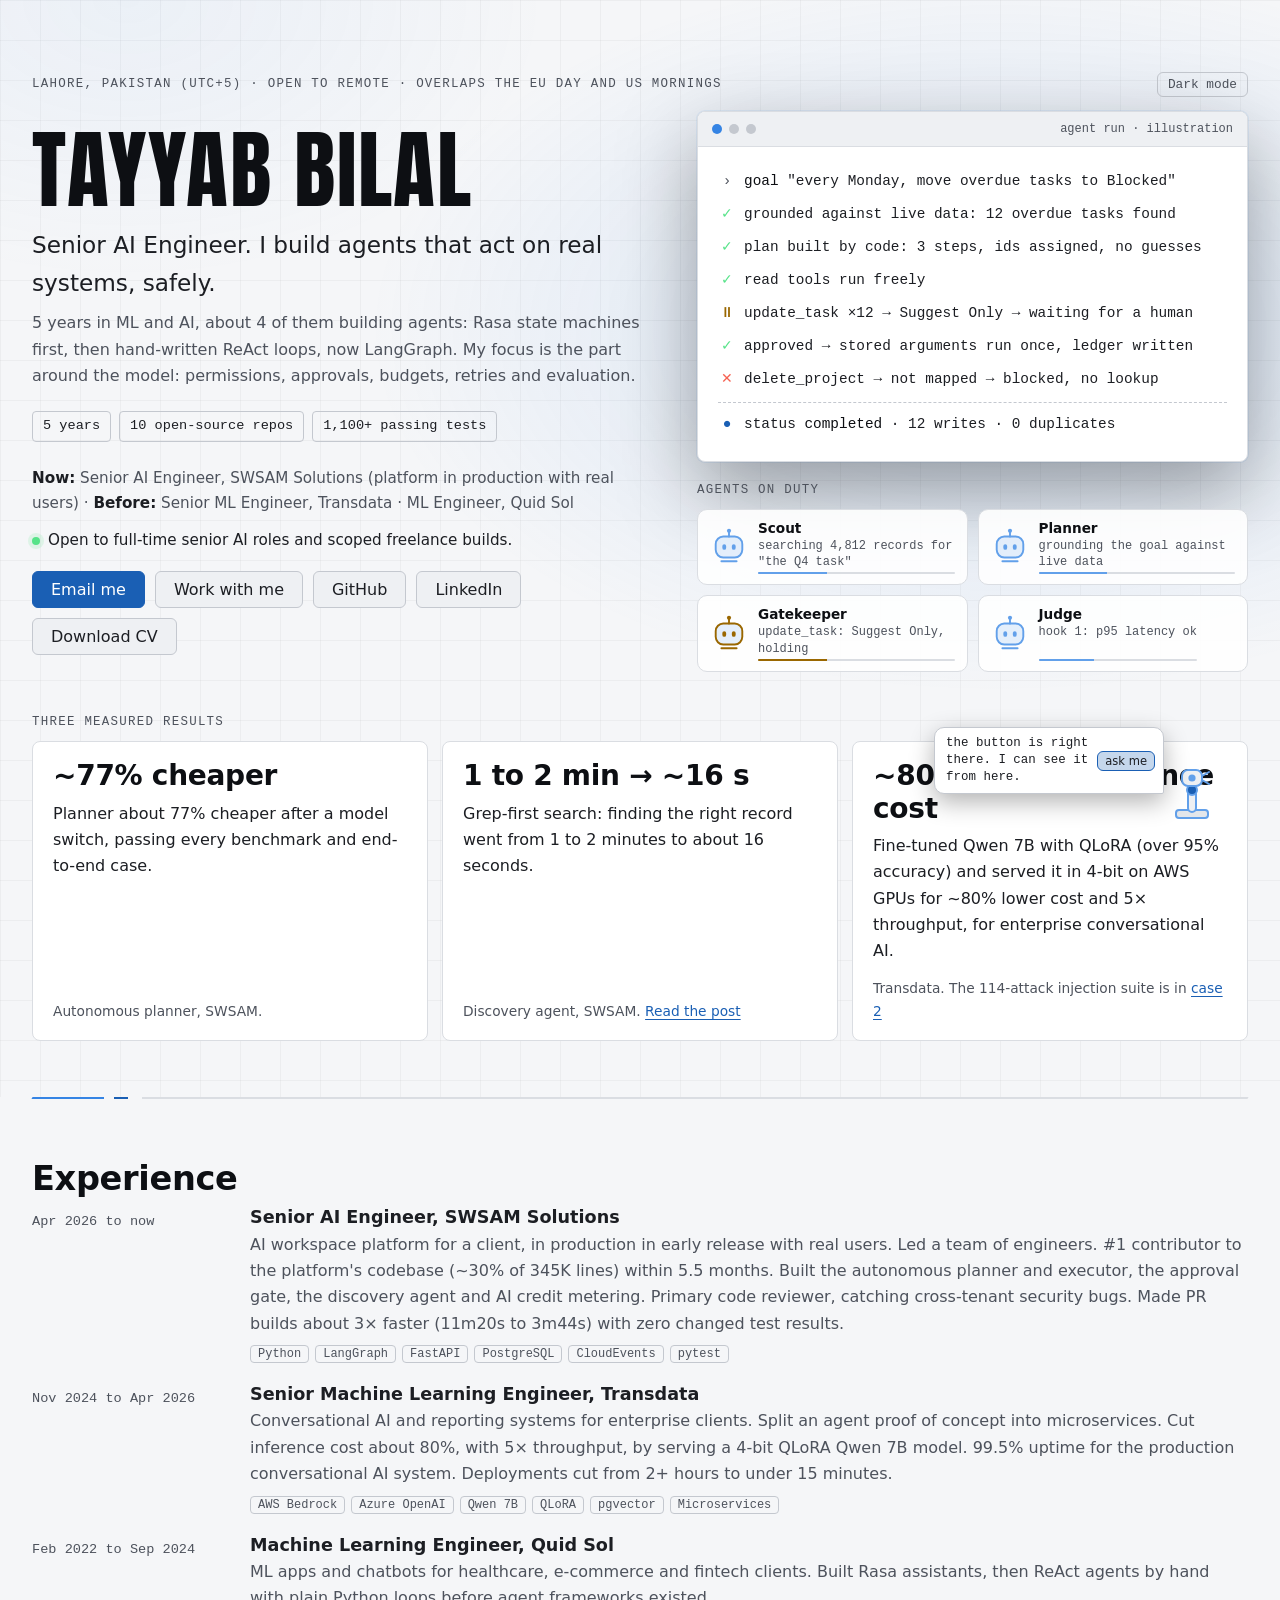
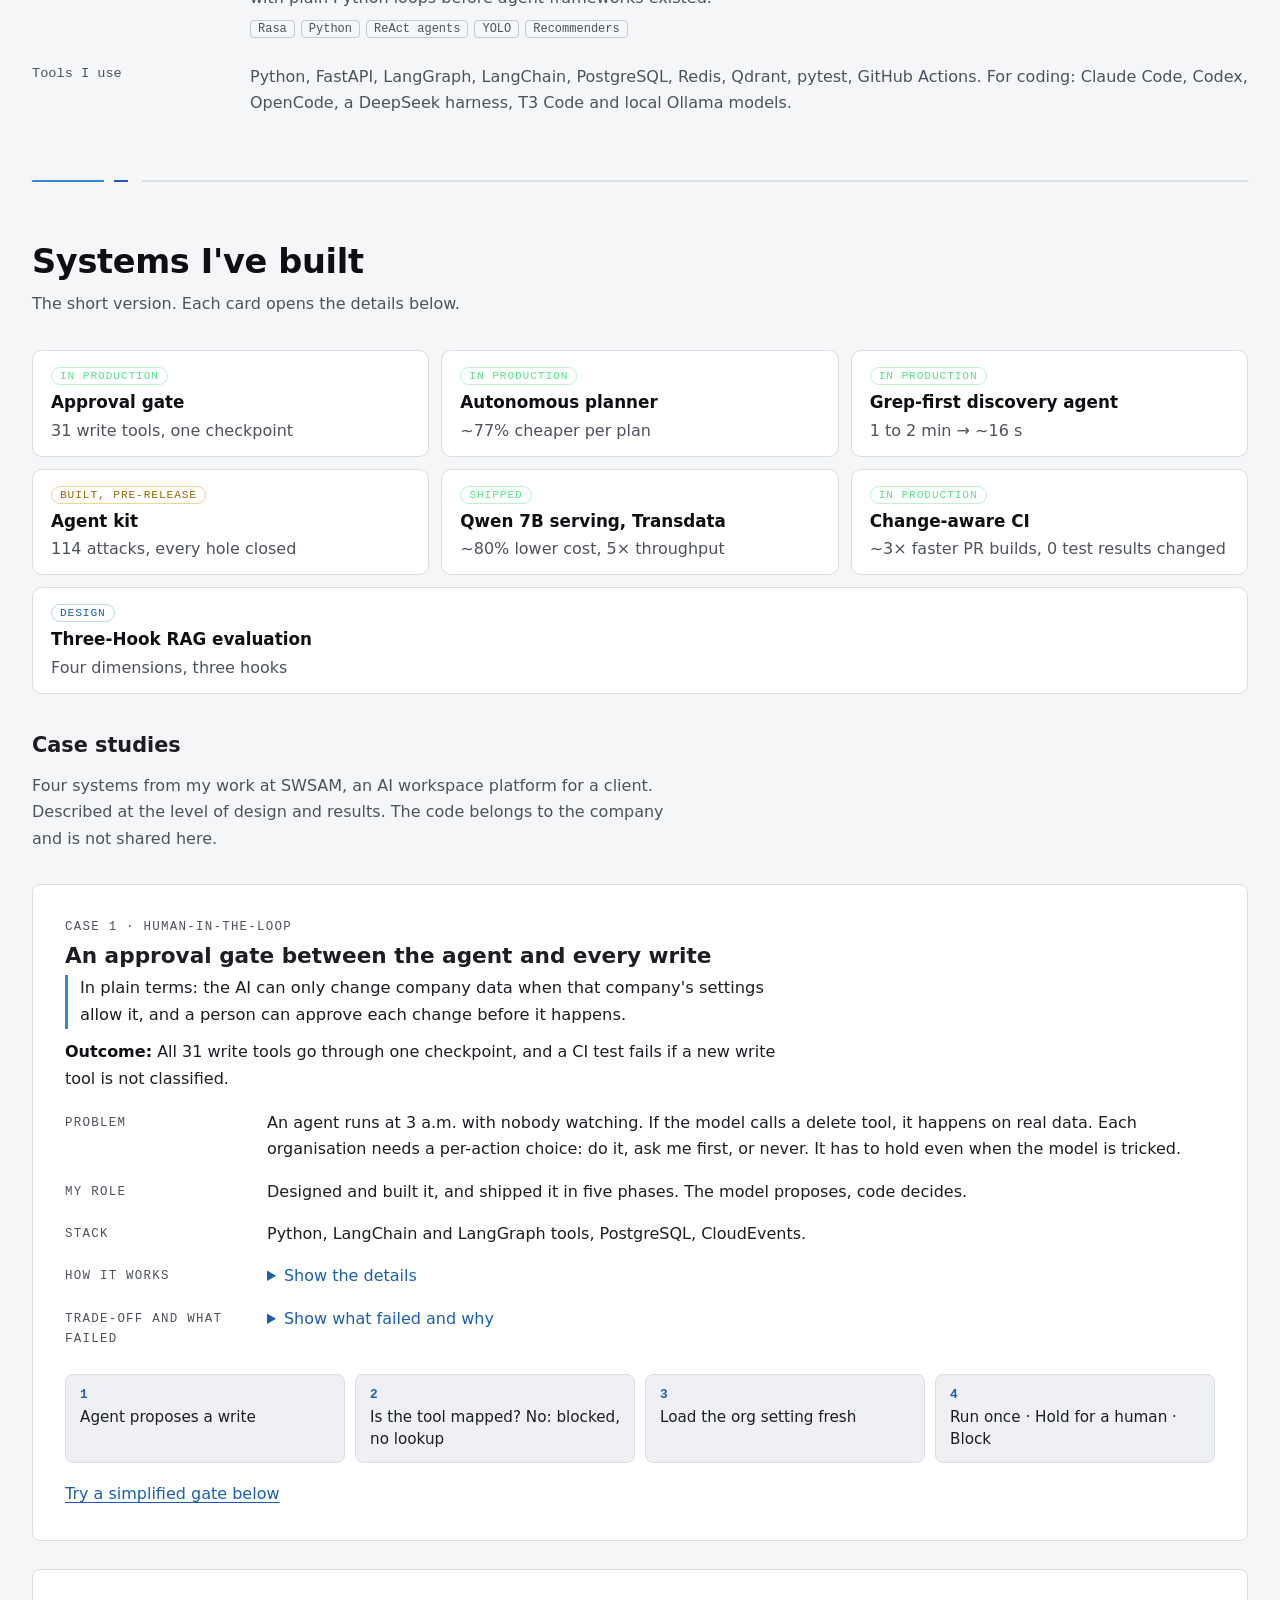
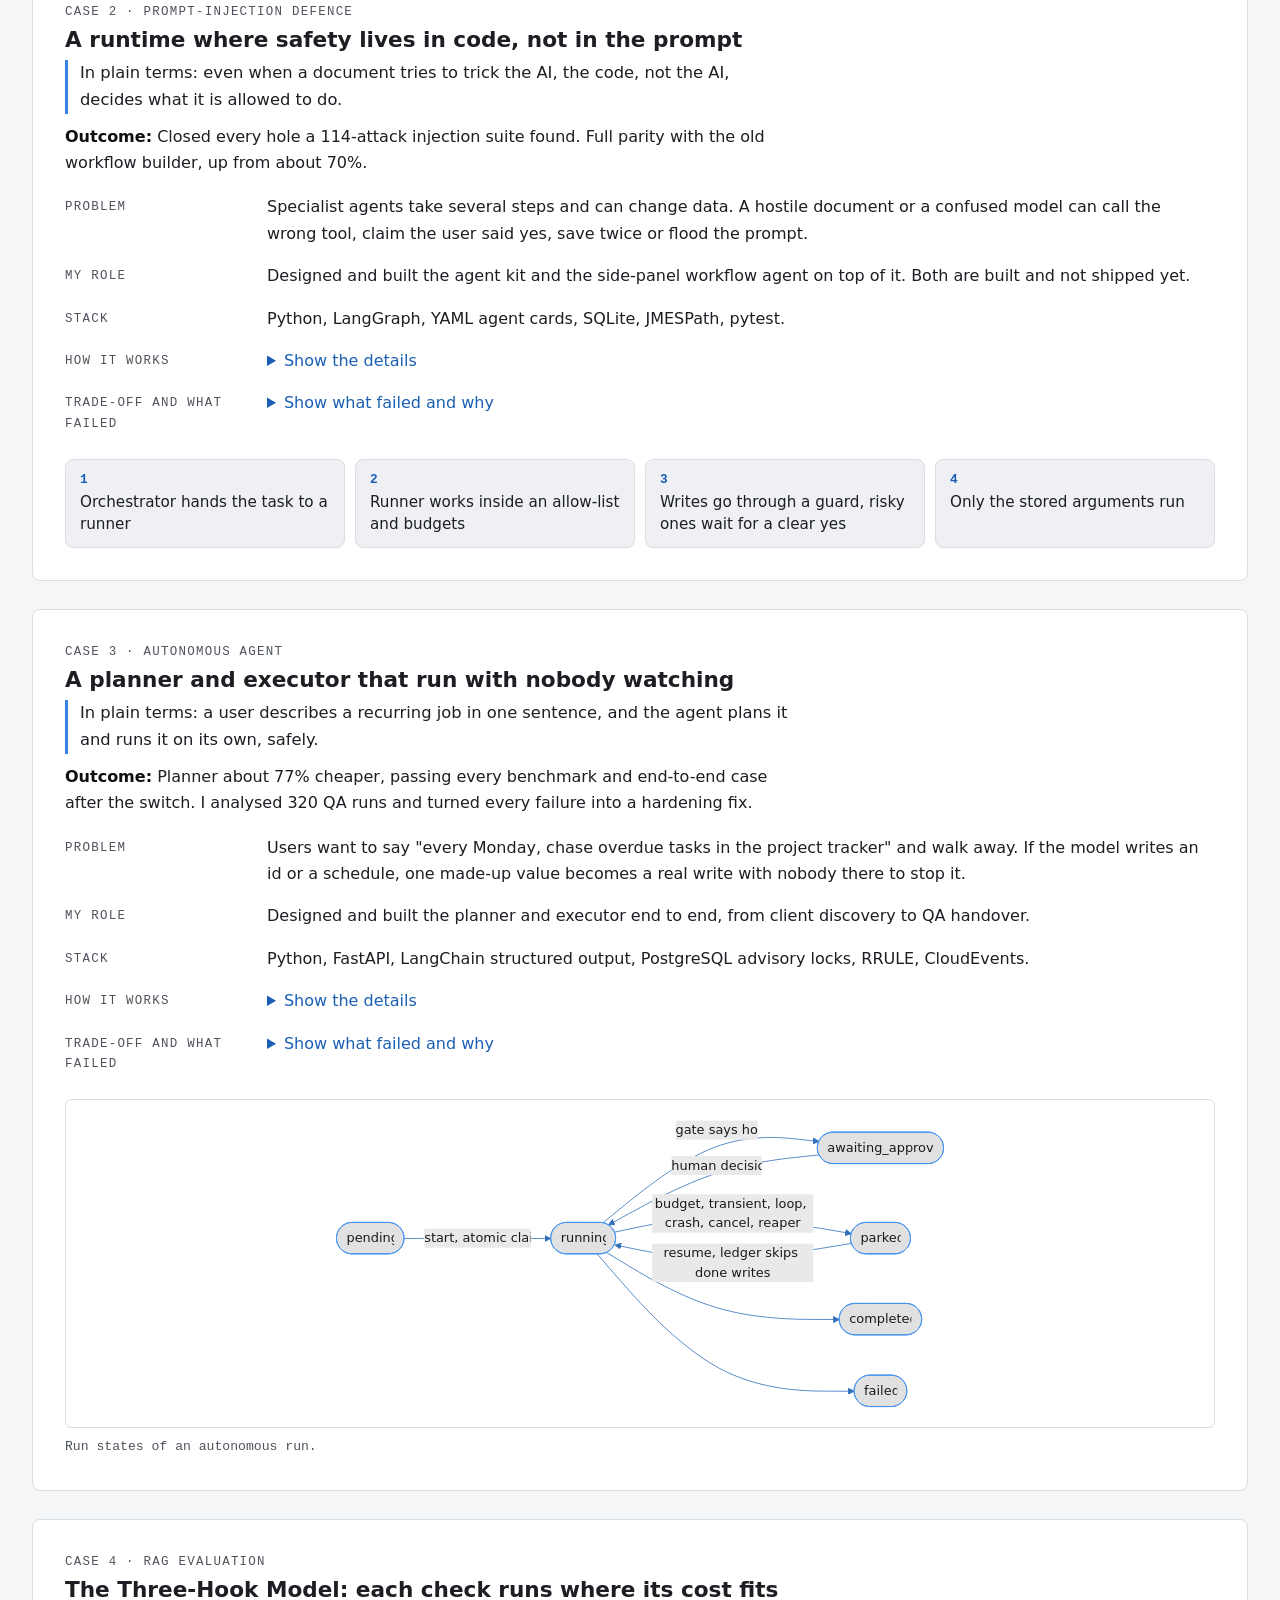
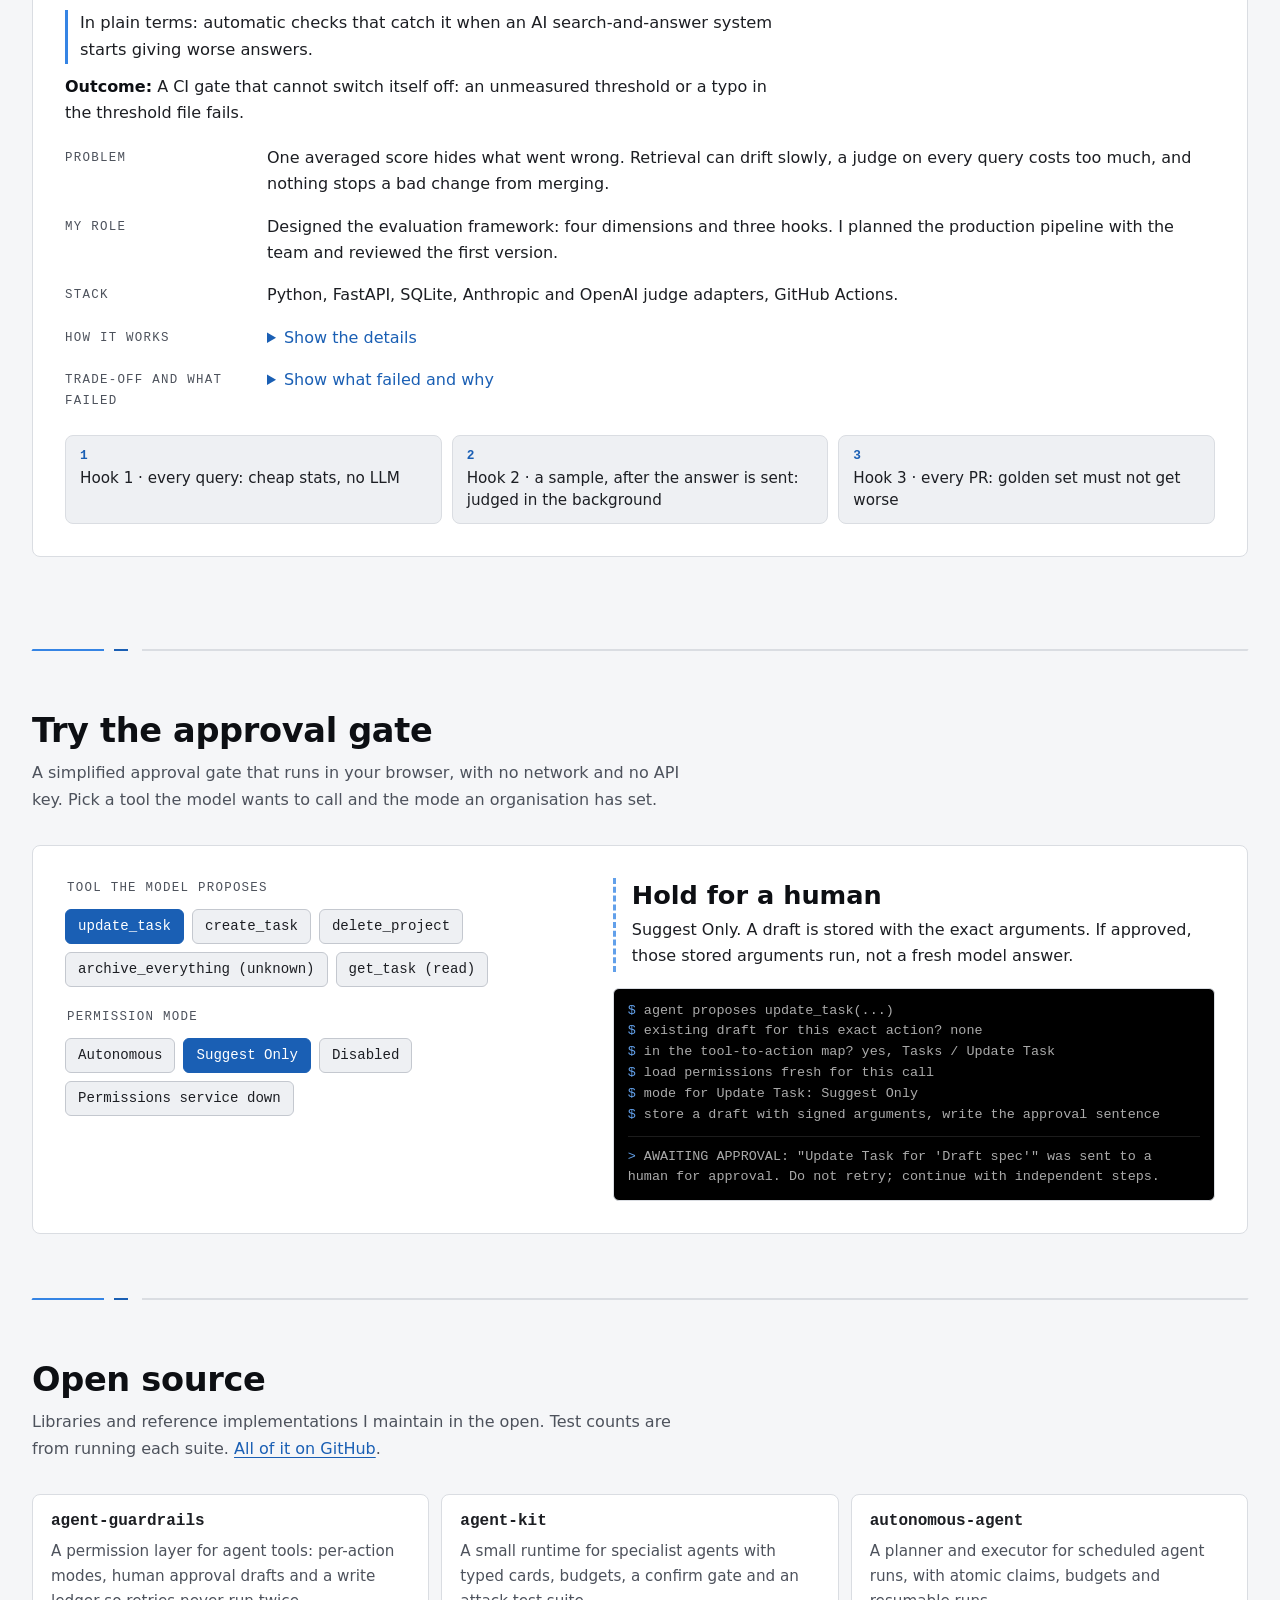
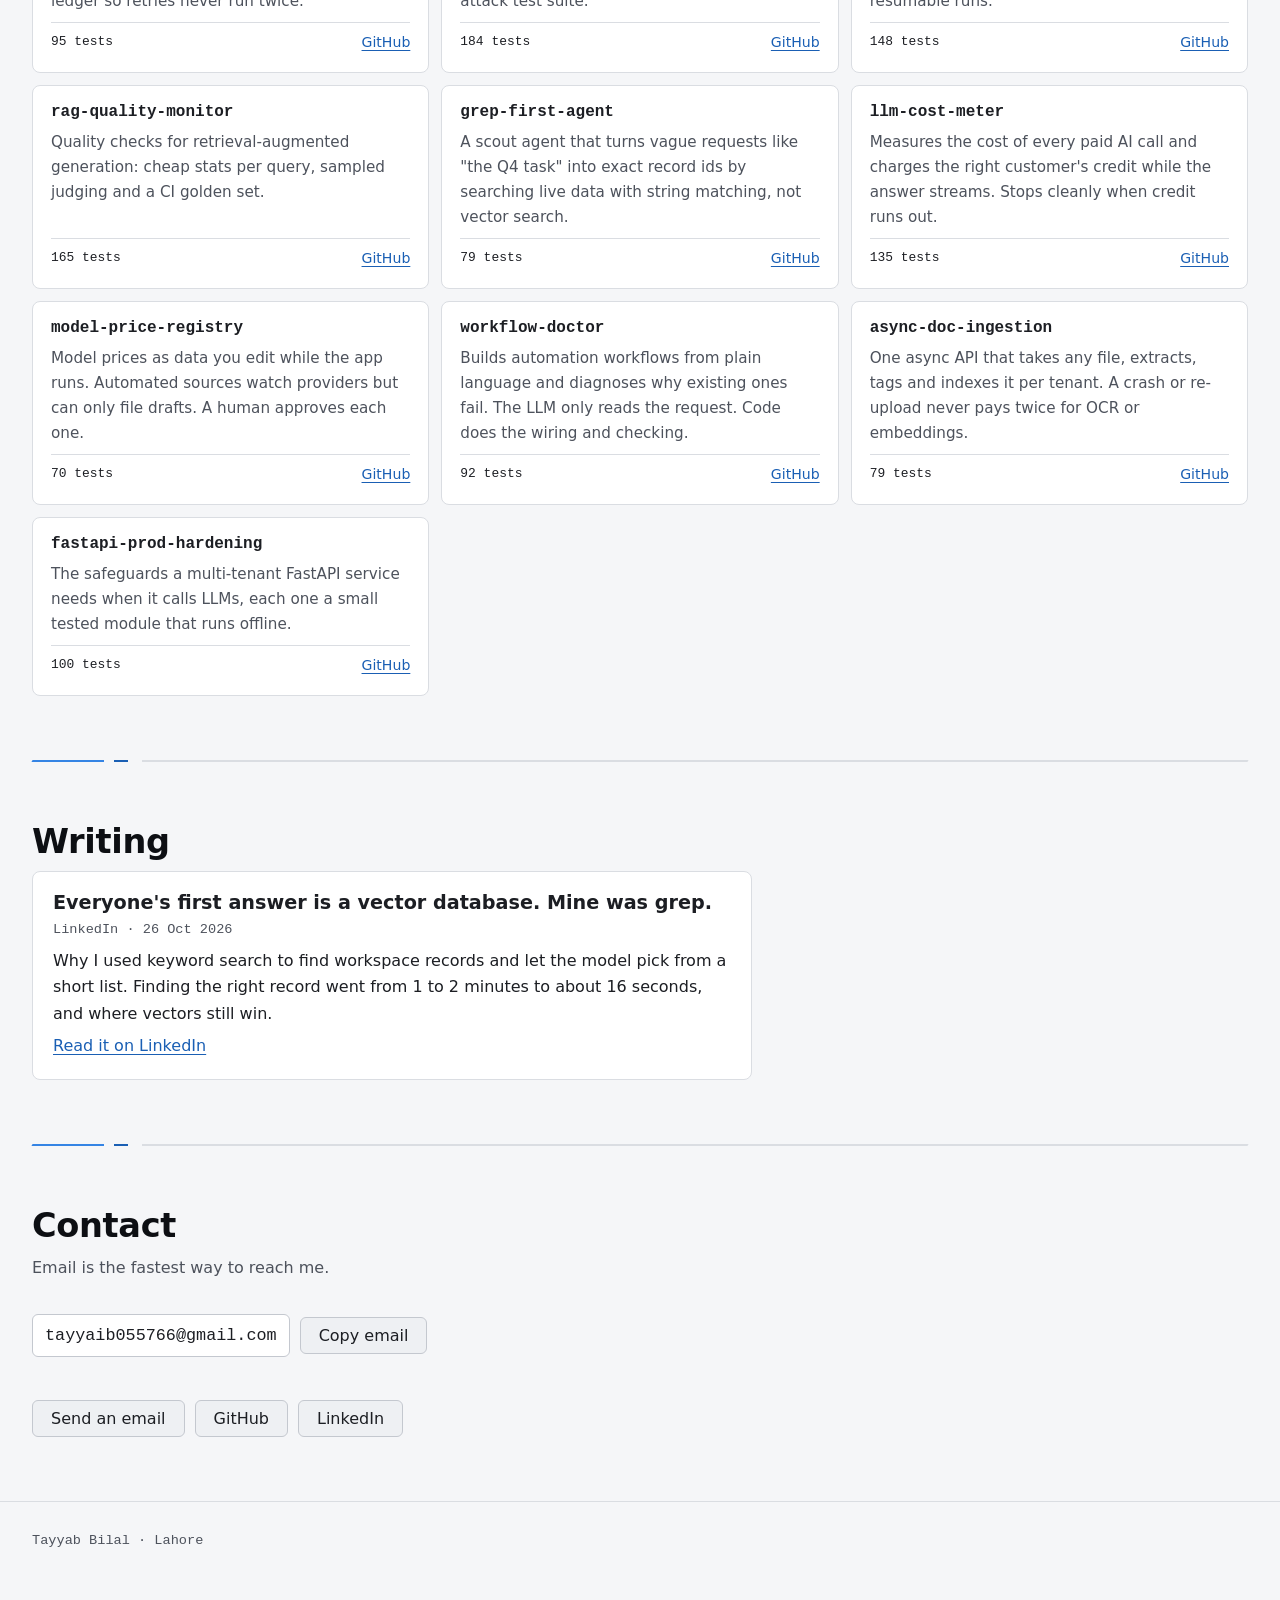
==== commit 74f2a9a2: "Bolt: pointer-speed based dizzy with cooldown, narrow freeze, eased resume, capped glide" ====
--- a/index.html
+++ b/index.html
@@ -20,7 +20,7 @@
 <link rel="preconnect" href="https://fonts.googleapis.com">
 <link rel="preconnect" href="https://fonts.gstatic.com" crossorigin>
 <link href="https://fonts.googleapis.com/css2?family=Anton&family=Ubuntu+Sans:wght@400;500;600&family=Ubuntu+Sans+Mono:wght@400;500&display=swap" rel="stylesheet">
-<link rel="stylesheet" href="assets/style.css?v=20261029">
+<link rel="stylesheet" href="assets/style.css?v=20261030">
 </head>
 <body>
 <a class="skip" href="#main">Skip to content</a>
@@ -415,8 +415,8 @@
   <a href="#contact"><svg viewBox="0 0 24 24" aria-hidden="true"><rect x="3" y="5" width="18" height="14" rx="2"/><path d="M3 7l9 6 9-6"/></svg><span>Contact</span></a>
 </nav>
 
-<script src="assets/main.js?v=20261029"></script>
-<script src="assets/bolt-lines.js?v=20261029"></script>
-<script src="assets/pet.js?v=20261029"></script>
+<script src="assets/main.js?v=20261030"></script>
+<script src="assets/bolt-lines.js?v=20261030"></script>
+<script src="assets/pet.js?v=20261030"></script>
 </body>
 </html>
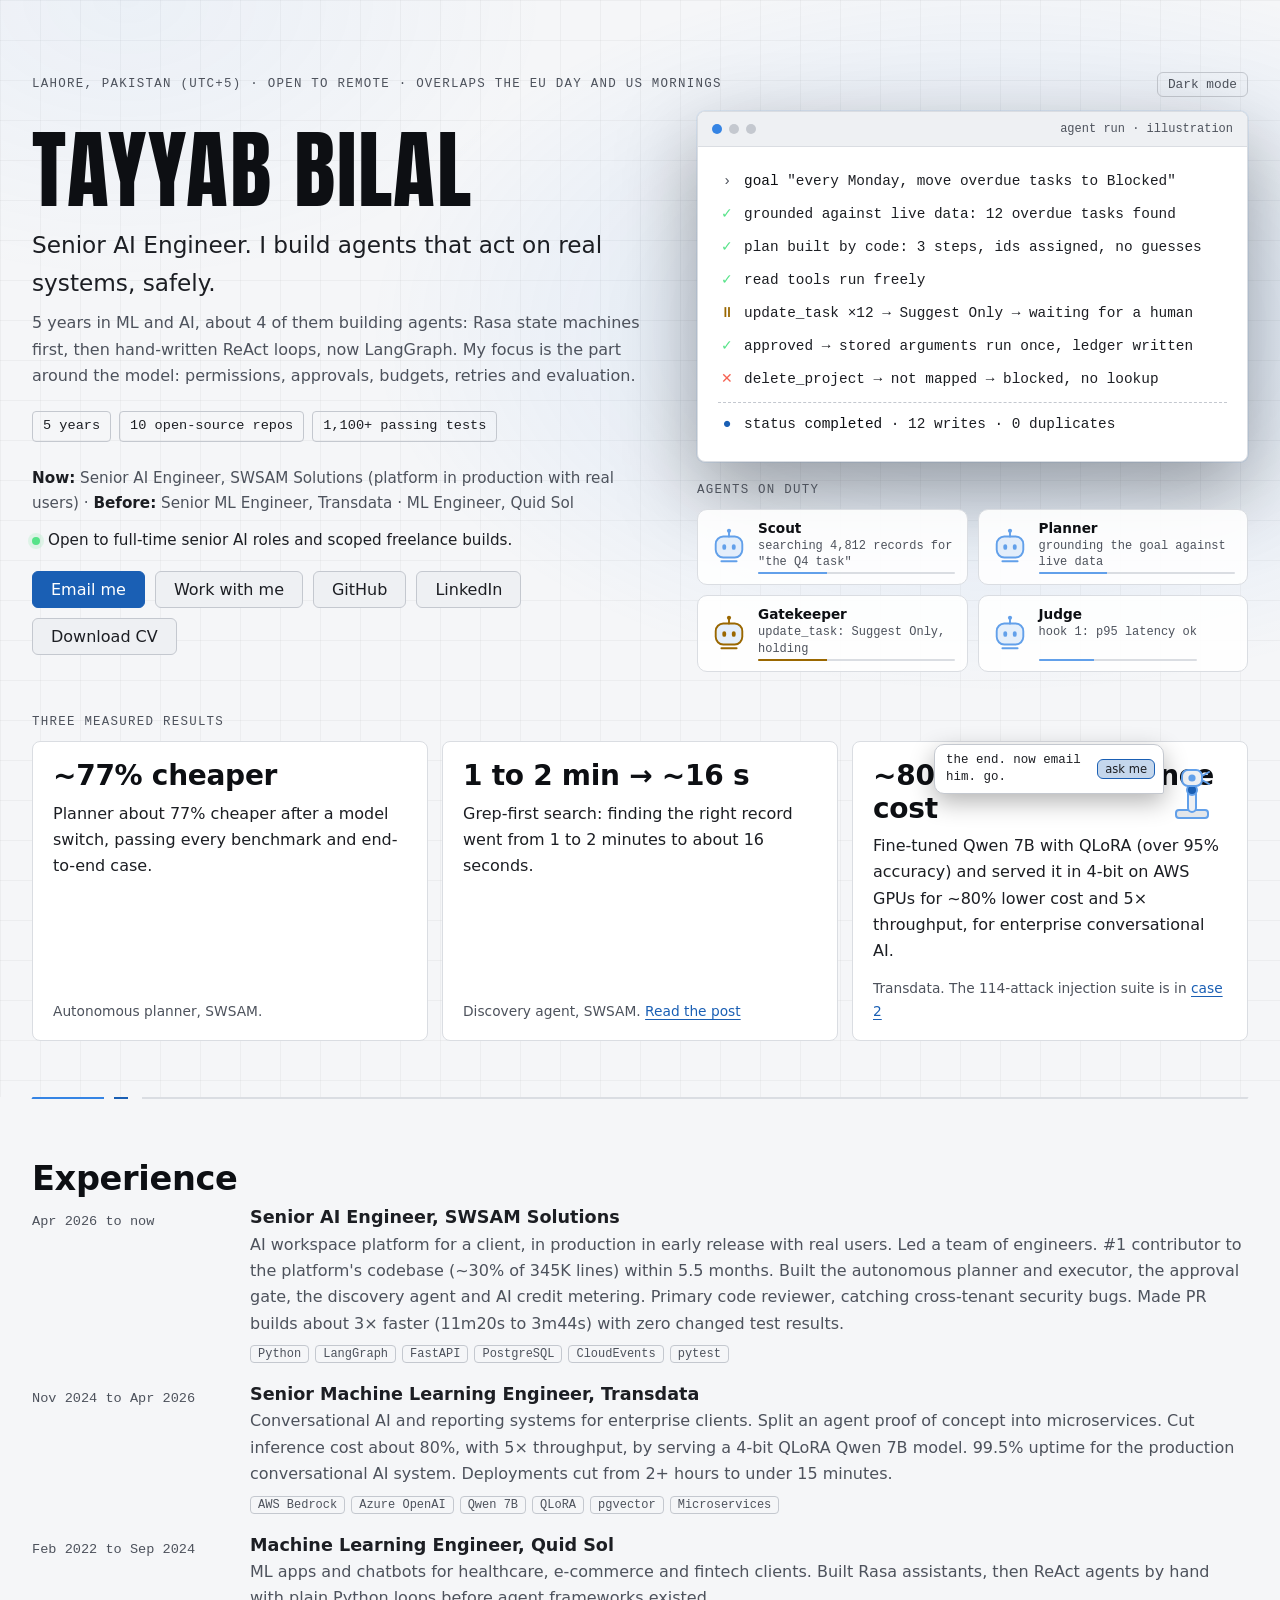
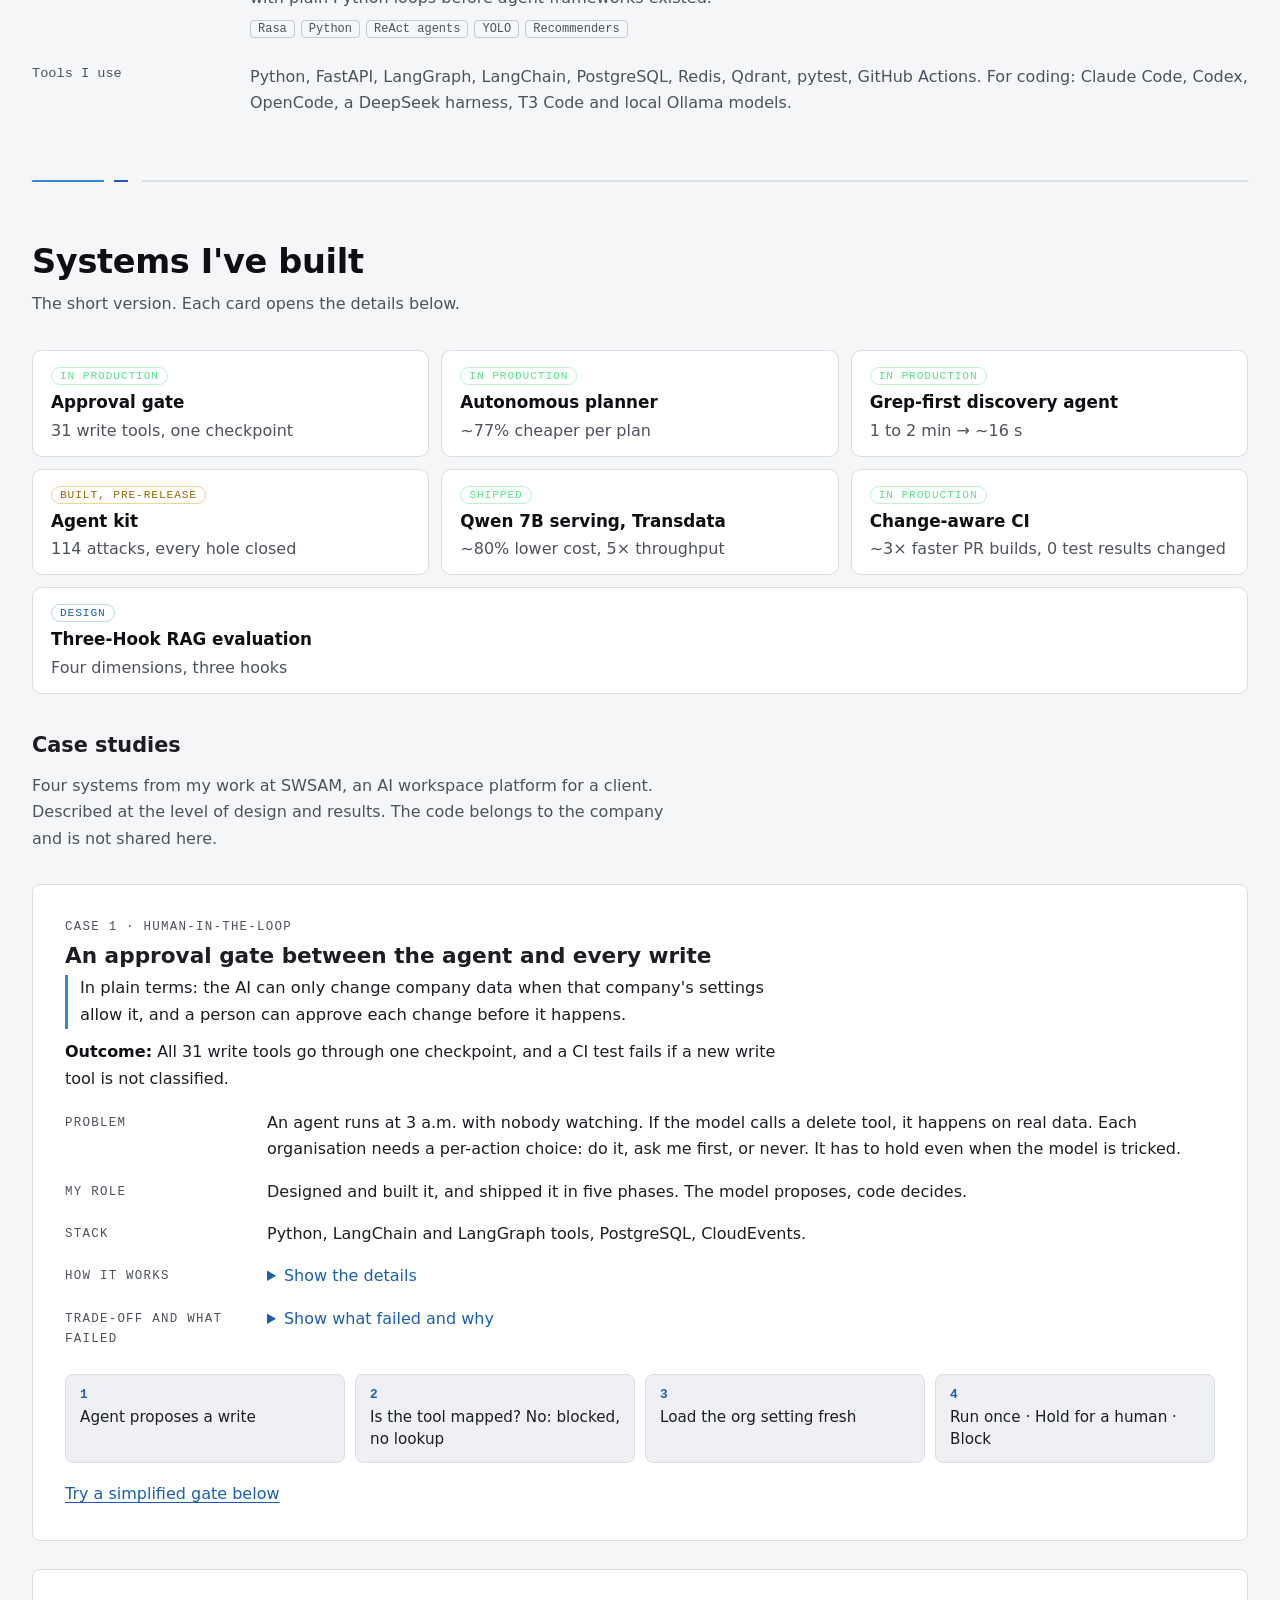
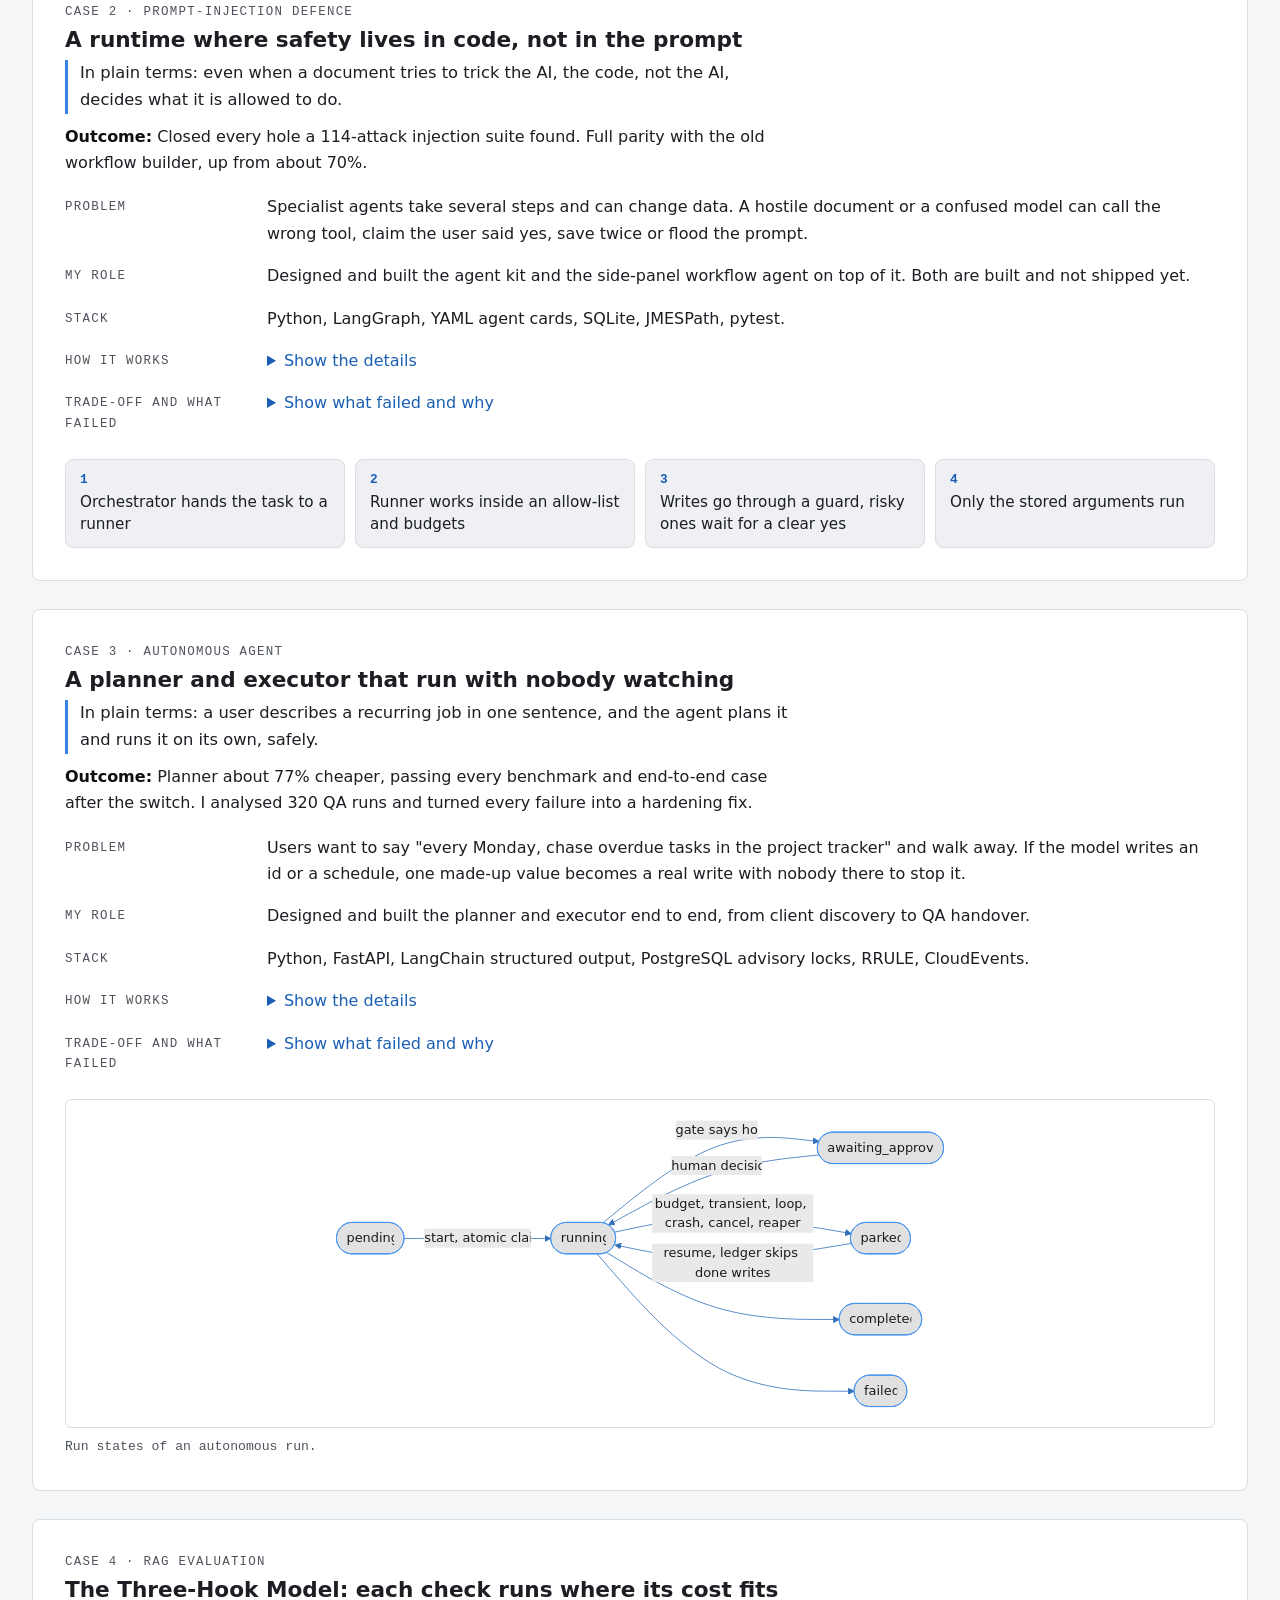
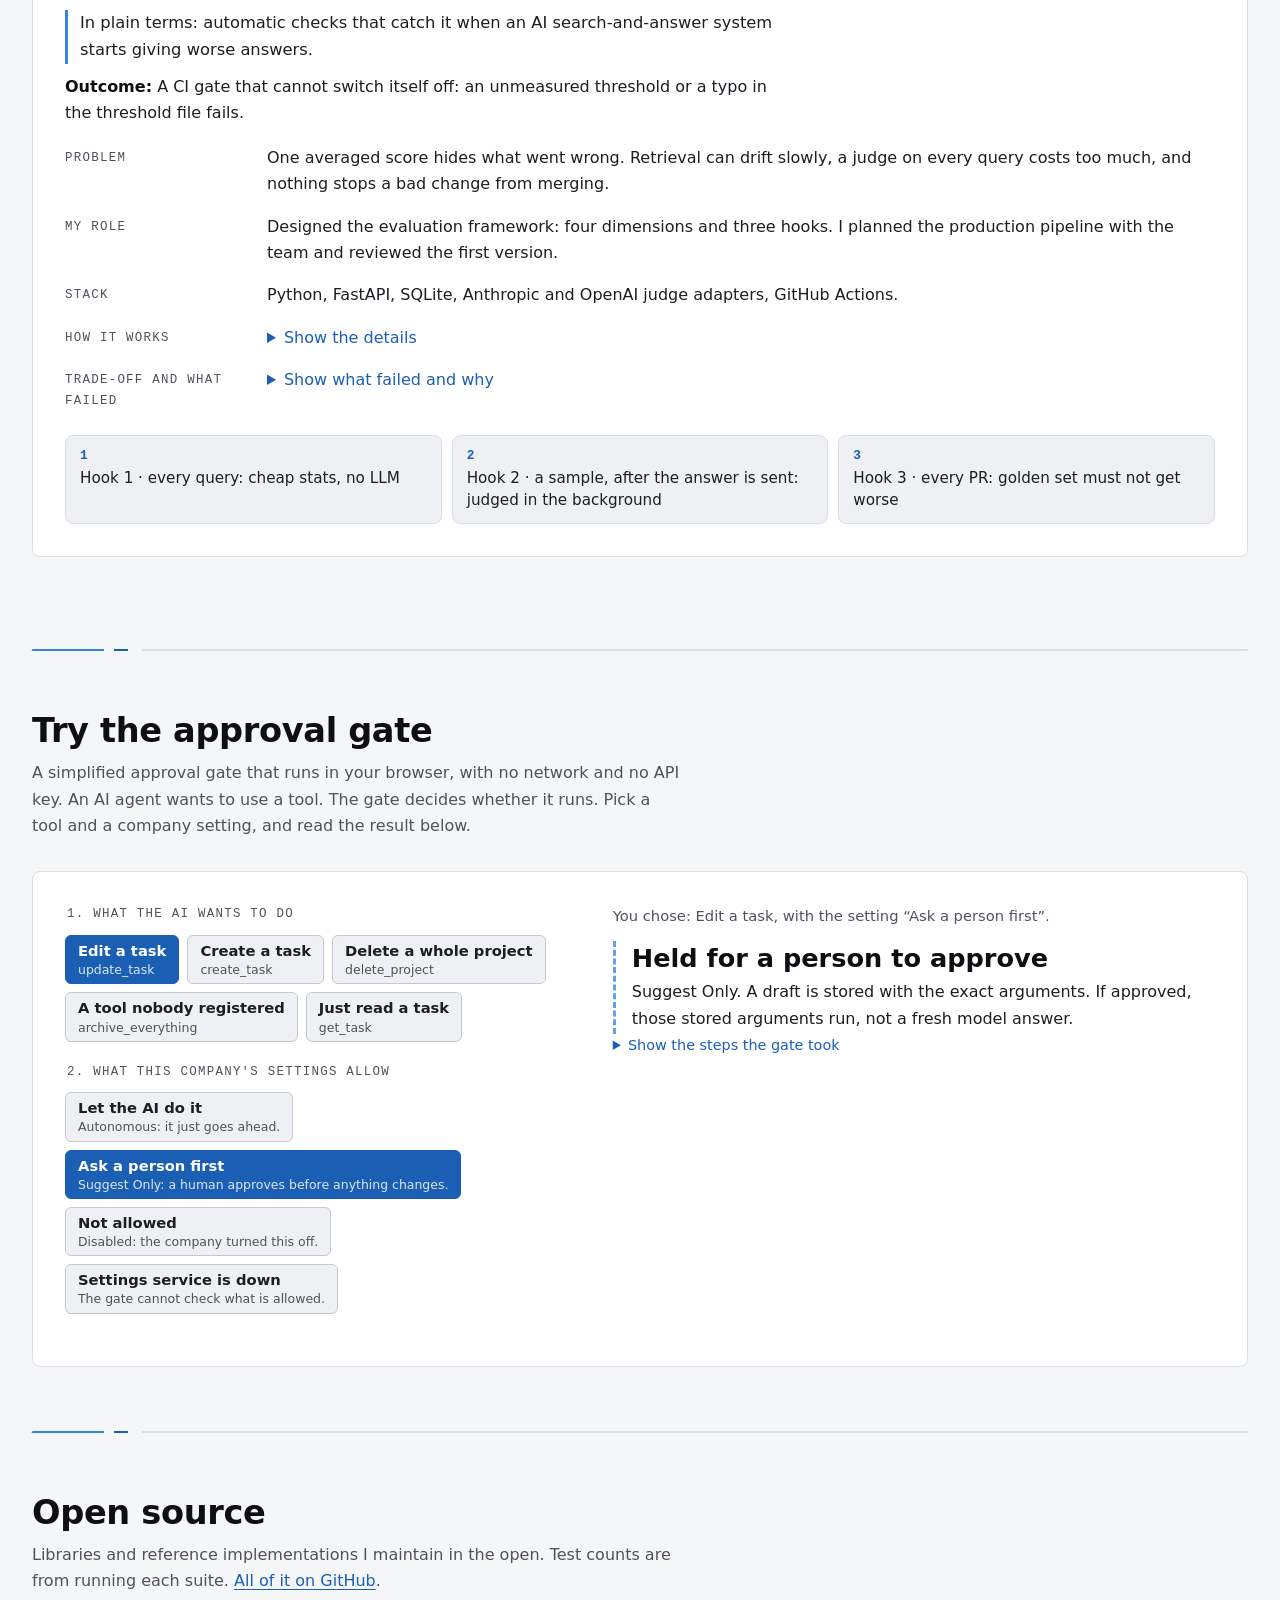
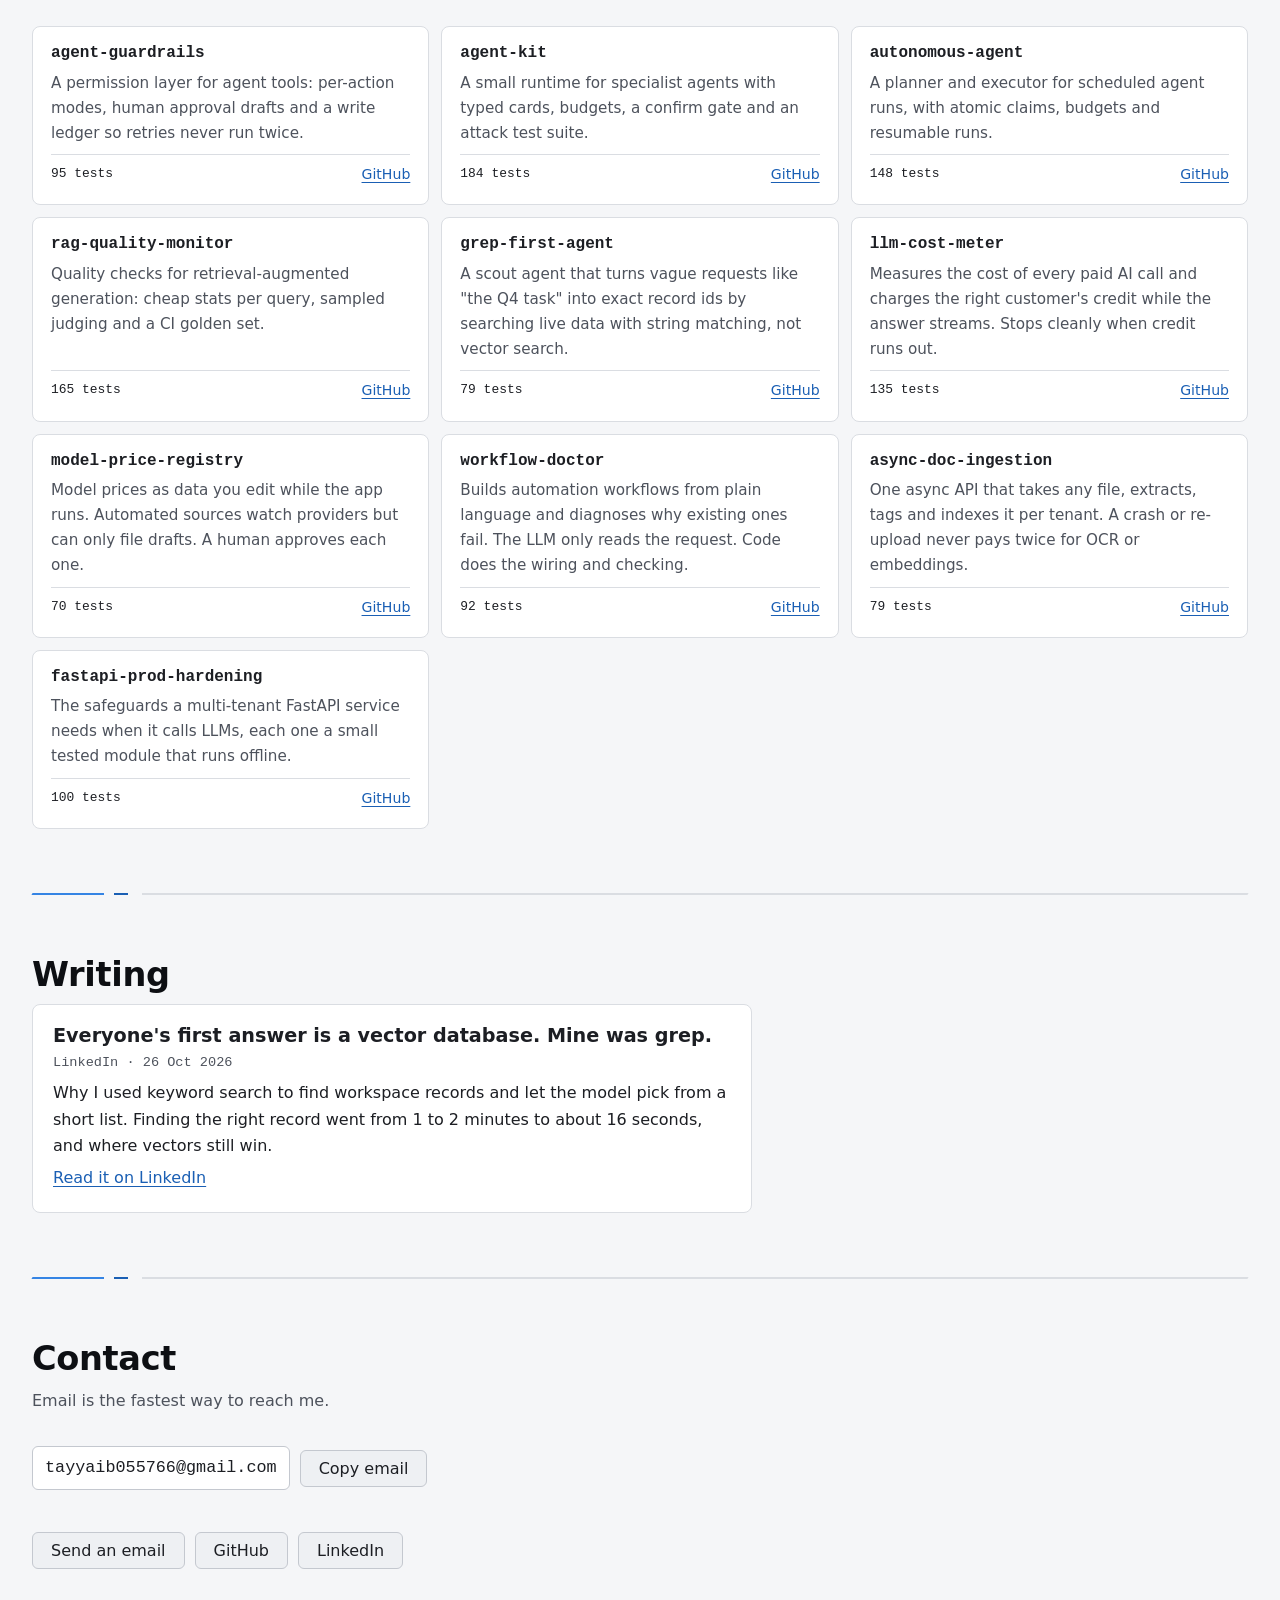
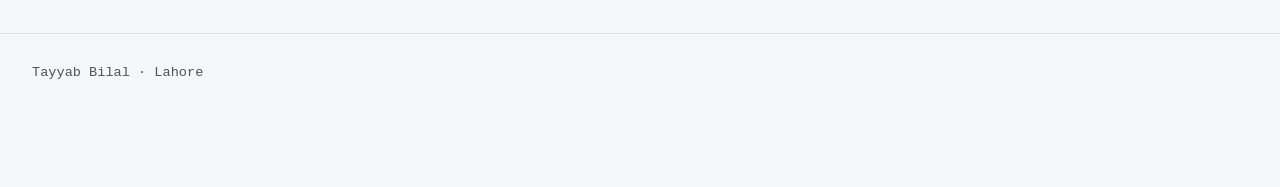
==== commit e5a31757: "Approval gate demo: plain-English two-step layout, collapsed trace" ====
--- a/index.html
+++ b/index.html
@@ -20,7 +20,7 @@
 <link rel="preconnect" href="https://fonts.googleapis.com">
 <link rel="preconnect" href="https://fonts.gstatic.com" crossorigin>
 <link href="https://fonts.googleapis.com/css2?family=Anton&family=Ubuntu+Sans:wght@400;500;600&family=Ubuntu+Sans+Mono:wght@400;500&display=swap" rel="stylesheet">
-<link rel="stylesheet" href="assets/style.css?v=20261030">
+<link rel="stylesheet" href="assets/style.css?v=20261031">
 </head>
 <body>
 <a class="skip" href="#main">Skip to content</a>
@@ -276,38 +276,42 @@
 <section id="demo">
   <div class="wrap">
     <h2>Try the approval gate</h2>
-    <p class="lede">A simplified approval gate that runs in your browser, with no network and no API key. Pick a tool the model wants to call and the mode an organisation has set.</p>
+    <p class="lede">A simplified approval gate that runs in your browser, with no network and no API key. An AI agent wants to use a tool. The gate decides whether it runs. Pick a tool and a company setting, and read the result below.</p>
     <div class="demo panel hud">
       <form id="gate-form" onsubmit="return false">
         <fieldset>
-          <legend>Tool the model proposes</legend>
+          <legend>1. What the AI wants to do</legend>
           <div class="opts">
-            <label><input type="radio" name="tool" value="update_task" checked><span>update_task</span></label>
-            <label><input type="radio" name="tool" value="create_task"><span>create_task</span></label>
-            <label><input type="radio" name="tool" value="delete_project"><span>delete_project</span></label>
-            <label><input type="radio" name="tool" value="archive_everything"><span>archive_everything (unknown)</span></label>
-            <label><input type="radio" name="tool" value="get_task"><span>get_task (read)</span></label>
+            <label><input type="radio" name="tool" value="update_task" checked><span><b>Edit a task</b><small>update_task</small></span></label>
+            <label><input type="radio" name="tool" value="create_task"><span><b>Create a task</b><small>create_task</small></span></label>
+            <label><input type="radio" name="tool" value="delete_project"><span><b>Delete a whole project</b><small>delete_project</small></span></label>
+            <label><input type="radio" name="tool" value="archive_everything"><span><b>A tool nobody registered</b><small>archive_everything</small></span></label>
+            <label><input type="radio" name="tool" value="get_task"><span><b>Just read a task</b><small>get_task</small></span></label>
           </div>
         </fieldset>
         <fieldset>
-          <legend>Permission mode</legend>
+          <legend>2. What this company's settings allow</legend>
           <div class="opts">
-            <label><input type="radio" name="mode" value="auto"><span>Autonomous</span></label>
-            <label><input type="radio" name="mode" value="suggest" checked><span>Suggest Only</span></label>
-            <label><input type="radio" name="mode" value="disabled"><span>Disabled</span></label>
-            <label><input type="radio" name="mode" value="down"><span>Permissions service down</span></label>
+            <label><input type="radio" name="mode" value="auto"><span><b>Let the AI do it</b><small>Autonomous: it just goes ahead.</small></span></label>
+            <label><input type="radio" name="mode" value="suggest" checked><span><b>Ask a person first</b><small>Suggest Only: a human approves before anything changes.</small></span></label>
+            <label><input type="radio" name="mode" value="disabled"><span><b>Not allowed</b><small>Disabled: the company turned this off.</small></span></label>
+            <label><input type="radio" name="mode" value="down"><span><b>Settings service is down</b><small>The gate cannot check what is allowed.</small></span></label>
           </div>
         </fieldset>
       </form>
       <div aria-live="polite">
+        <p class="recap" id="recap"></p>
         <div class="verdict" id="verdict">
-          <div class="label">Hold for a human</div>
-          <p class="reason">Suggest Only. A draft is stored with the exact arguments.</p>
+          <div class="label"></div>
+          <p class="reason"></p>
         </div>
-        <div class="term" aria-label="Steps the gate took">
-          <ol id="trace"></ol>
-          <p class="out" id="msg" hidden></p>
-        </div>
+        <details class="steps">
+          <summary>Show the steps the gate took</summary>
+          <div class="term" aria-label="Steps the gate took">
+            <ol id="trace"></ol>
+            <p class="out" id="msg" hidden></p>
+          </div>
+        </details>
       </div>
     </div>
   </div>
@@ -415,8 +419,8 @@
   <a href="#contact"><svg viewBox="0 0 24 24" aria-hidden="true"><rect x="3" y="5" width="18" height="14" rx="2"/><path d="M3 7l9 6 9-6"/></svg><span>Contact</span></a>
 </nav>
 
-<script src="assets/main.js?v=20261030"></script>
-<script src="assets/bolt-lines.js?v=20261030"></script>
-<script src="assets/pet.js?v=20261030"></script>
+<script src="assets/main.js?v=20261031"></script>
+<script src="assets/bolt-lines.js?v=20261031"></script>
+<script src="assets/pet.js?v=20261031"></script>
 </body>
 </html>
--- a/assets/style.css
+++ b/assets/style.css
@@ -202,8 +202,16 @@
 .opts input { position: absolute; opacity: 0; width: 1px; height: 1px; }
 .opts span {
   display: inline-block; padding: 5px 12px; border: 1px solid var(--line-2); border-radius: 6px; cursor: pointer;
-  font-family: var(--mono); font-size: .88rem; background: var(--surface-2); color: var(--text);
-}
+  font-size: .92rem; background: var(--surface-2); color: var(--text); line-height: 1.3;
+}
+.opts span b { display: block; font-weight: 600; }
+.opts span small { display: block; margin-top: 2px; font-size: .78rem; color: var(--text-2); }
+.opts input:checked + span small { color: rgba(255, 255, 255, .85); }
+.recap { margin: 0 0 12px; color: var(--text-2); font-size: .92rem; }
+.steps { margin-top: 16px; padding-left: 19px; }
+.steps summary { cursor: pointer; color: var(--link); font-size: .9rem; }
+.steps summary:focus-visible { outline: 2px solid var(--blue-light); outline-offset: 3px; }
+.steps .term { margin-top: 10px; }
 .opts span:hover { background: var(--surface-3); }
 .opts input:checked + span { background: var(--blue-deep); border-color: var(--blue-deep); color: #fff; }
 .opts input:focus-visible + span { outline: 2px solid var(--blue-light); outline-offset: 3px; }
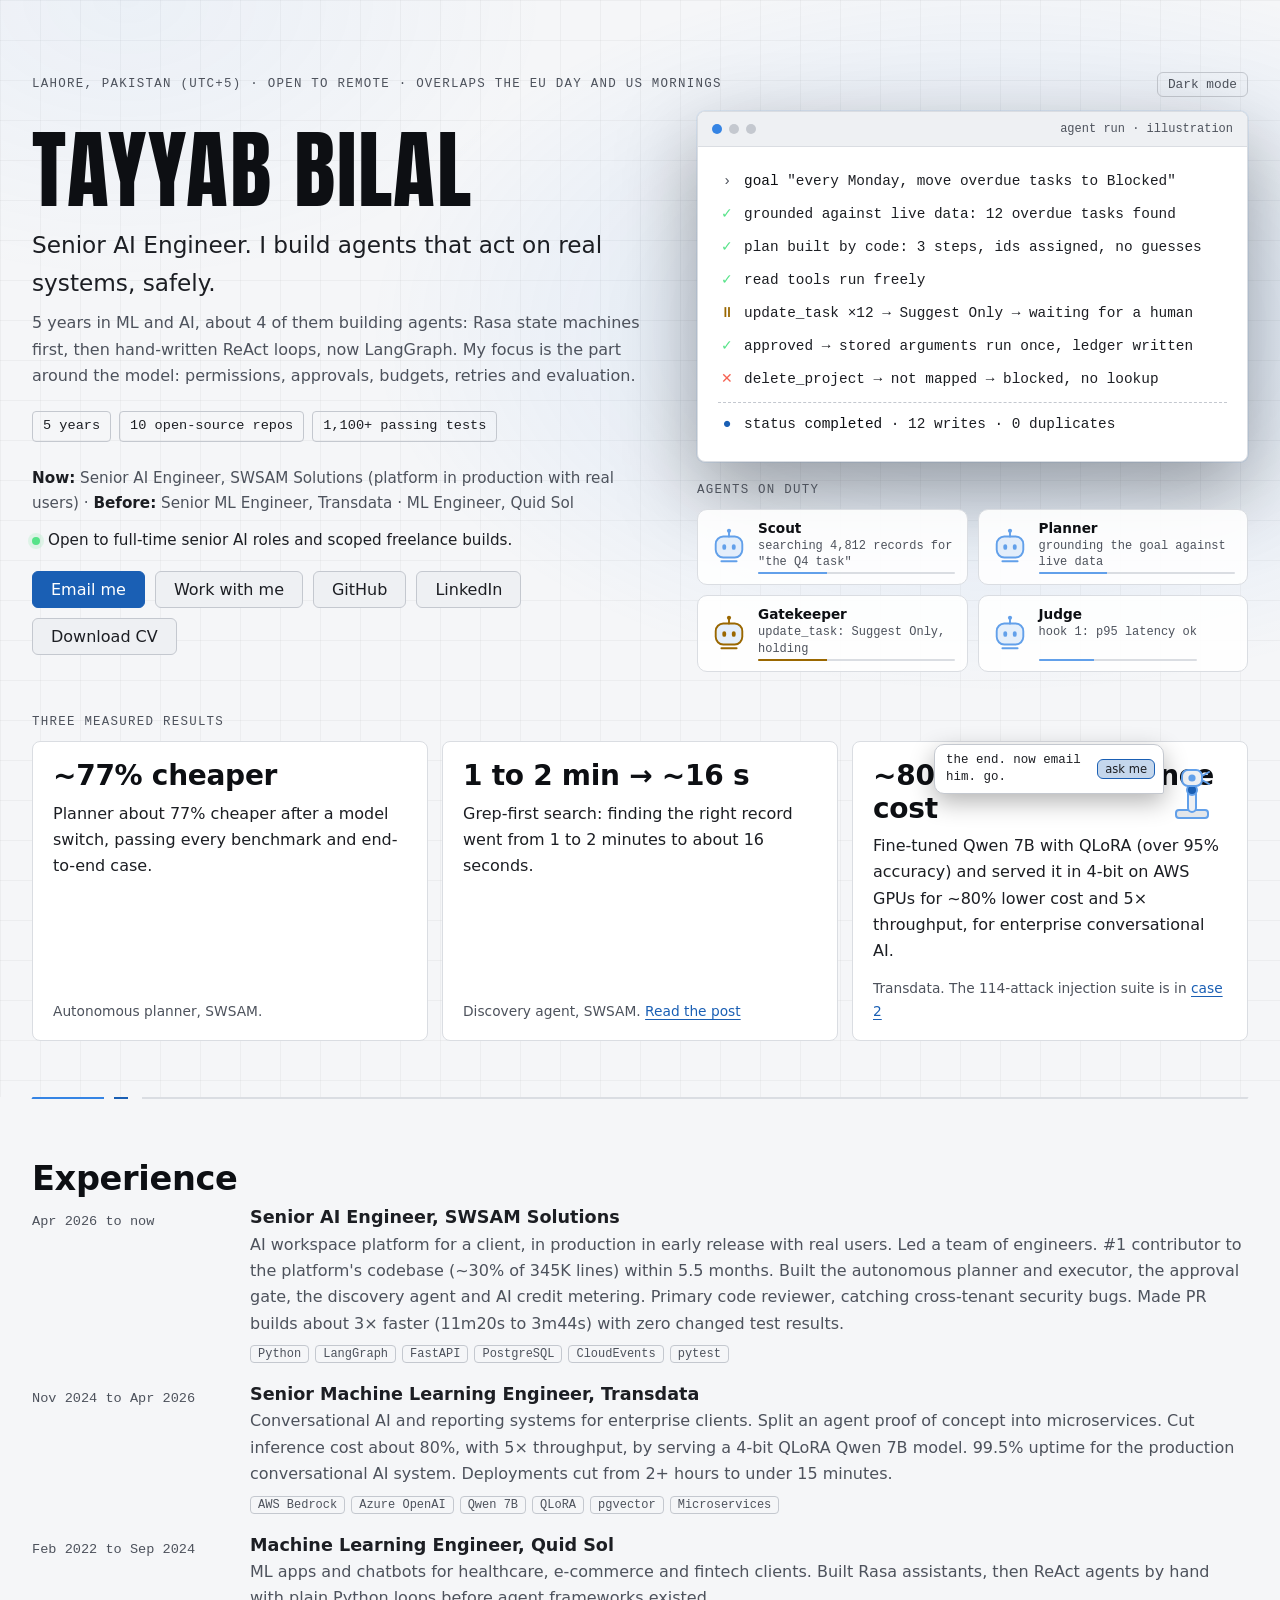
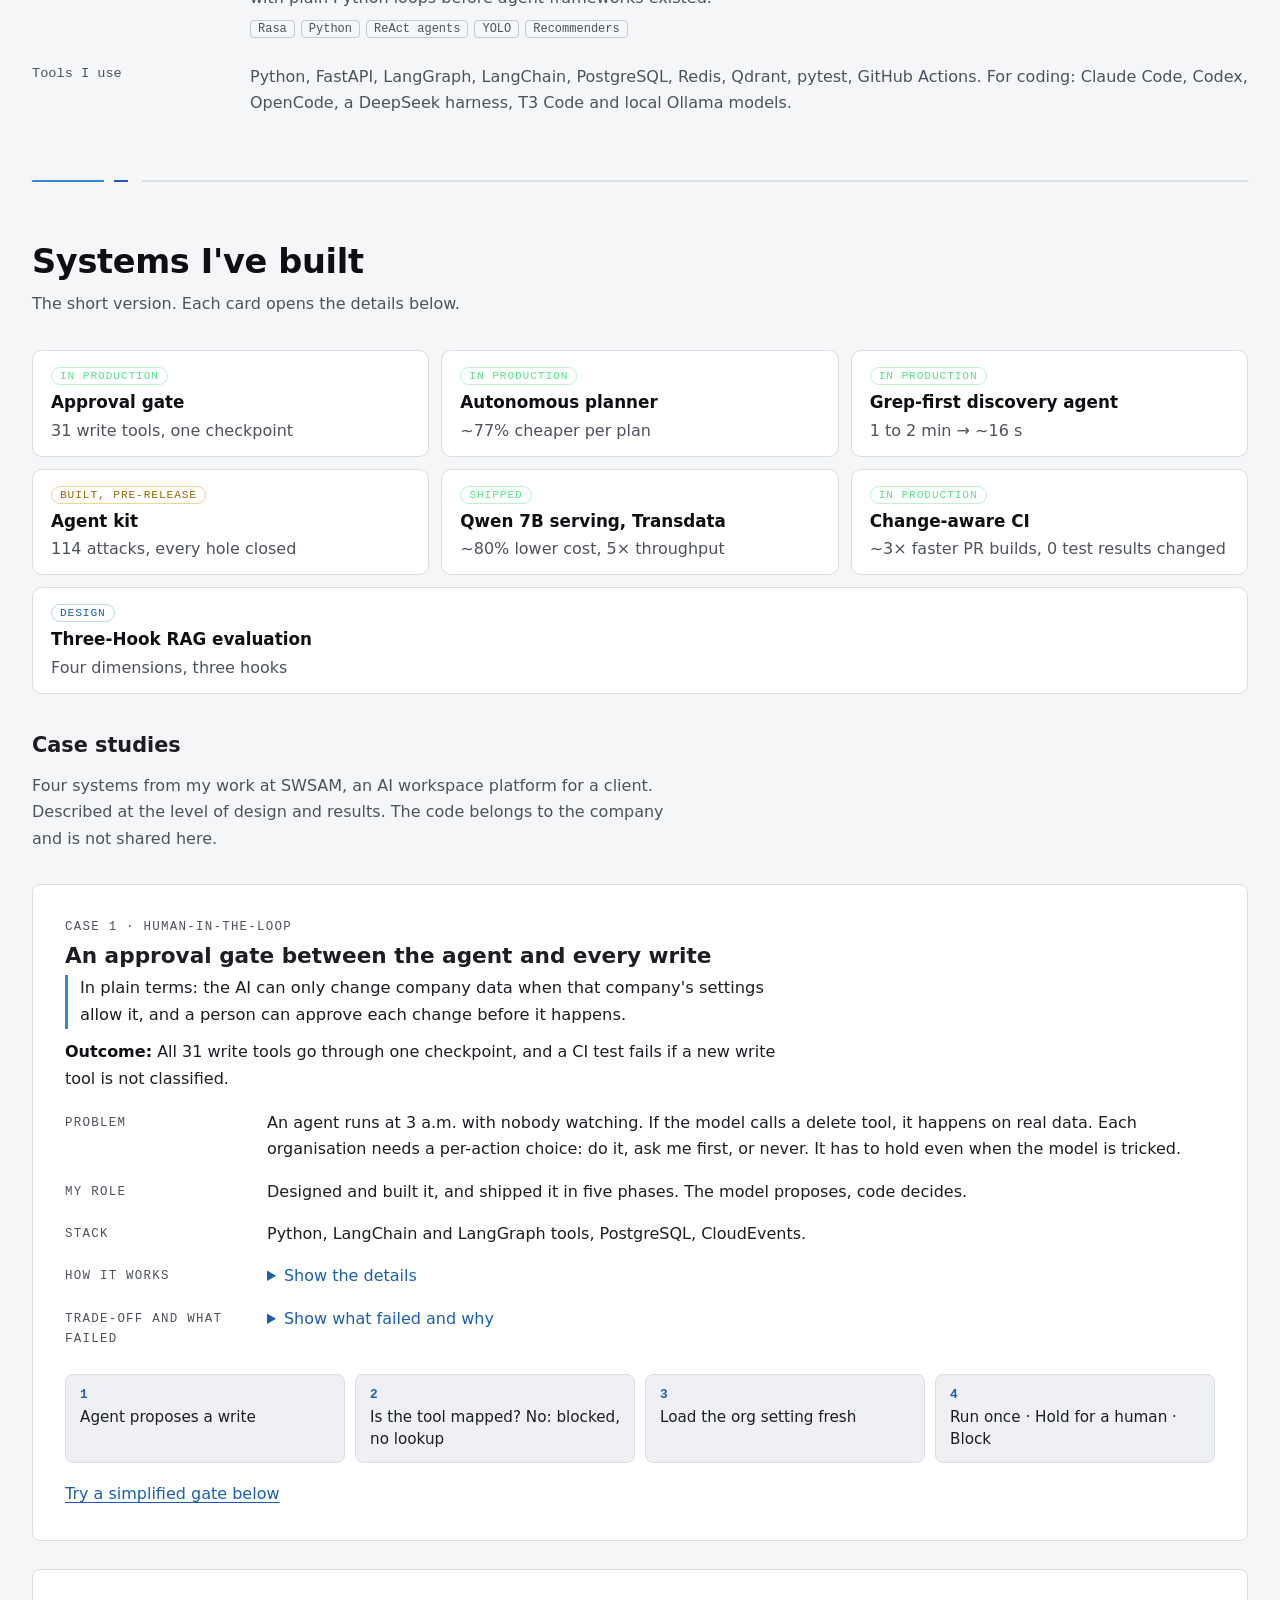
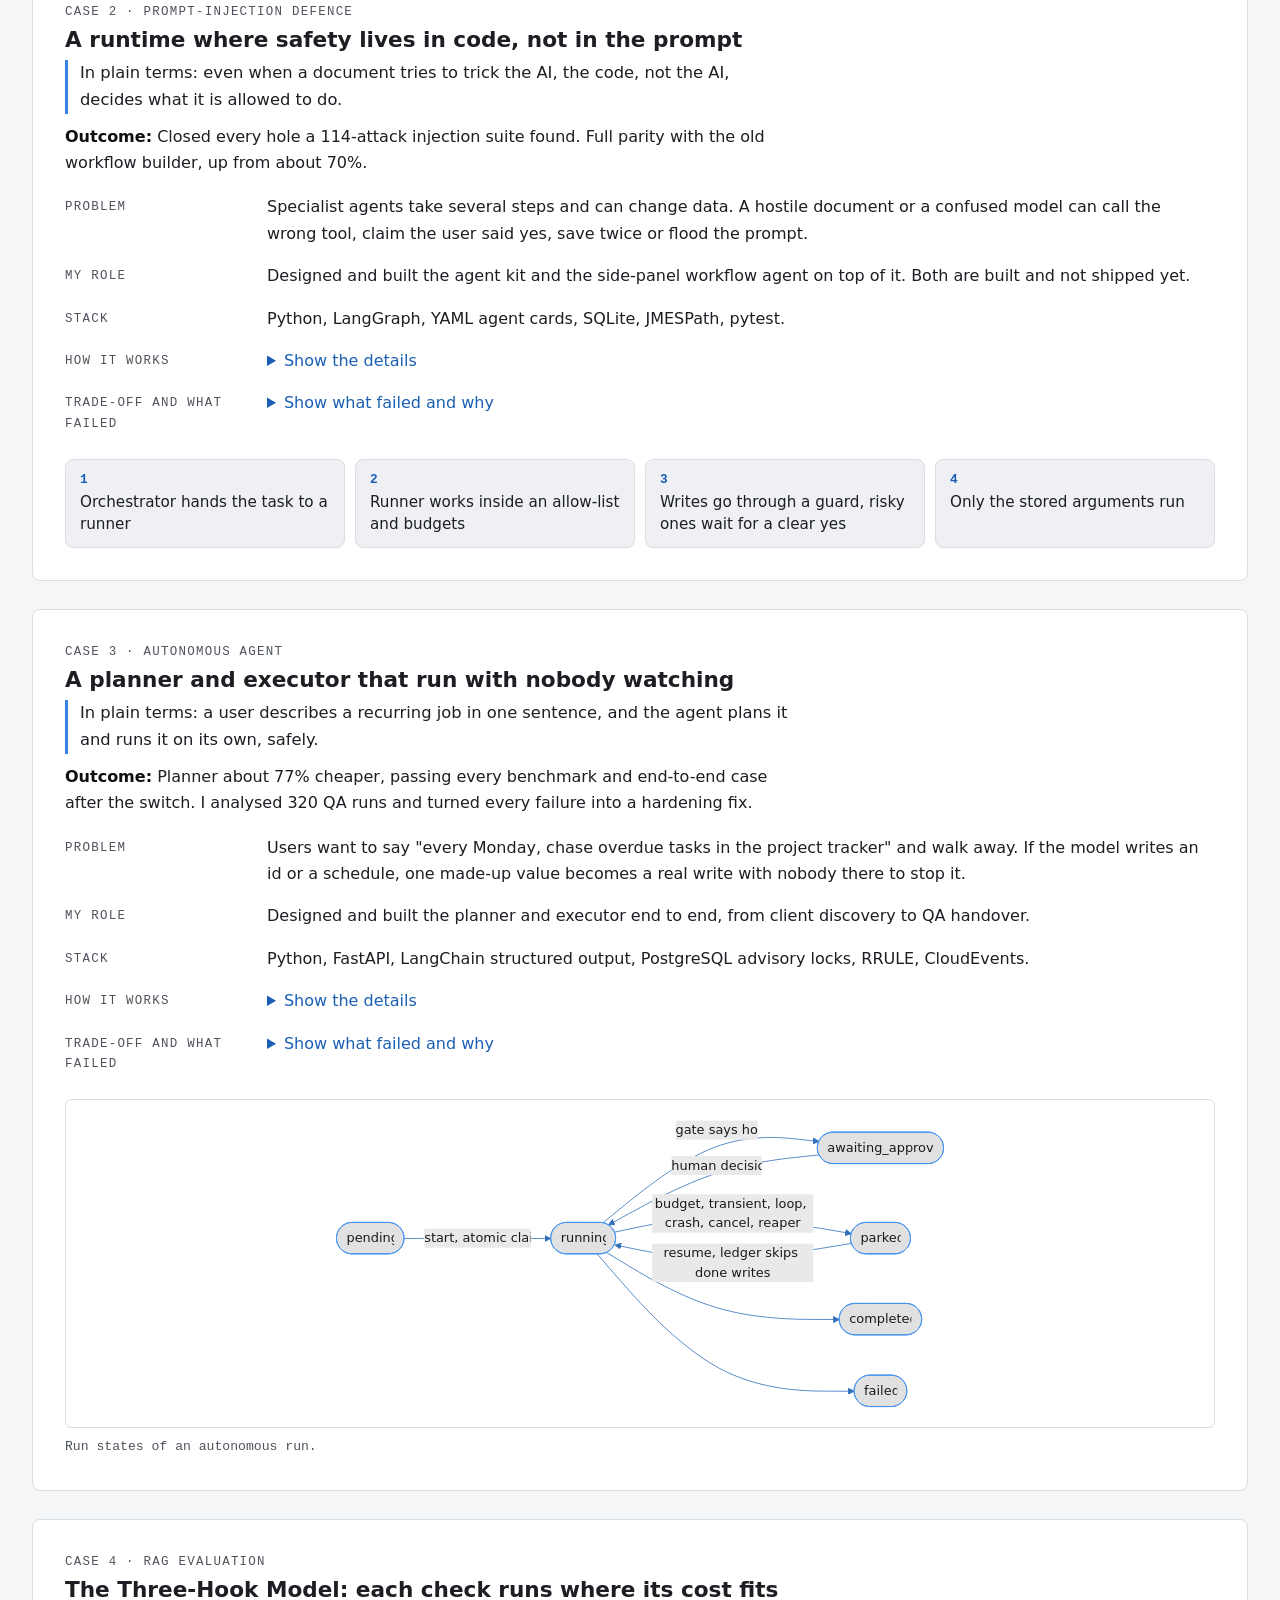
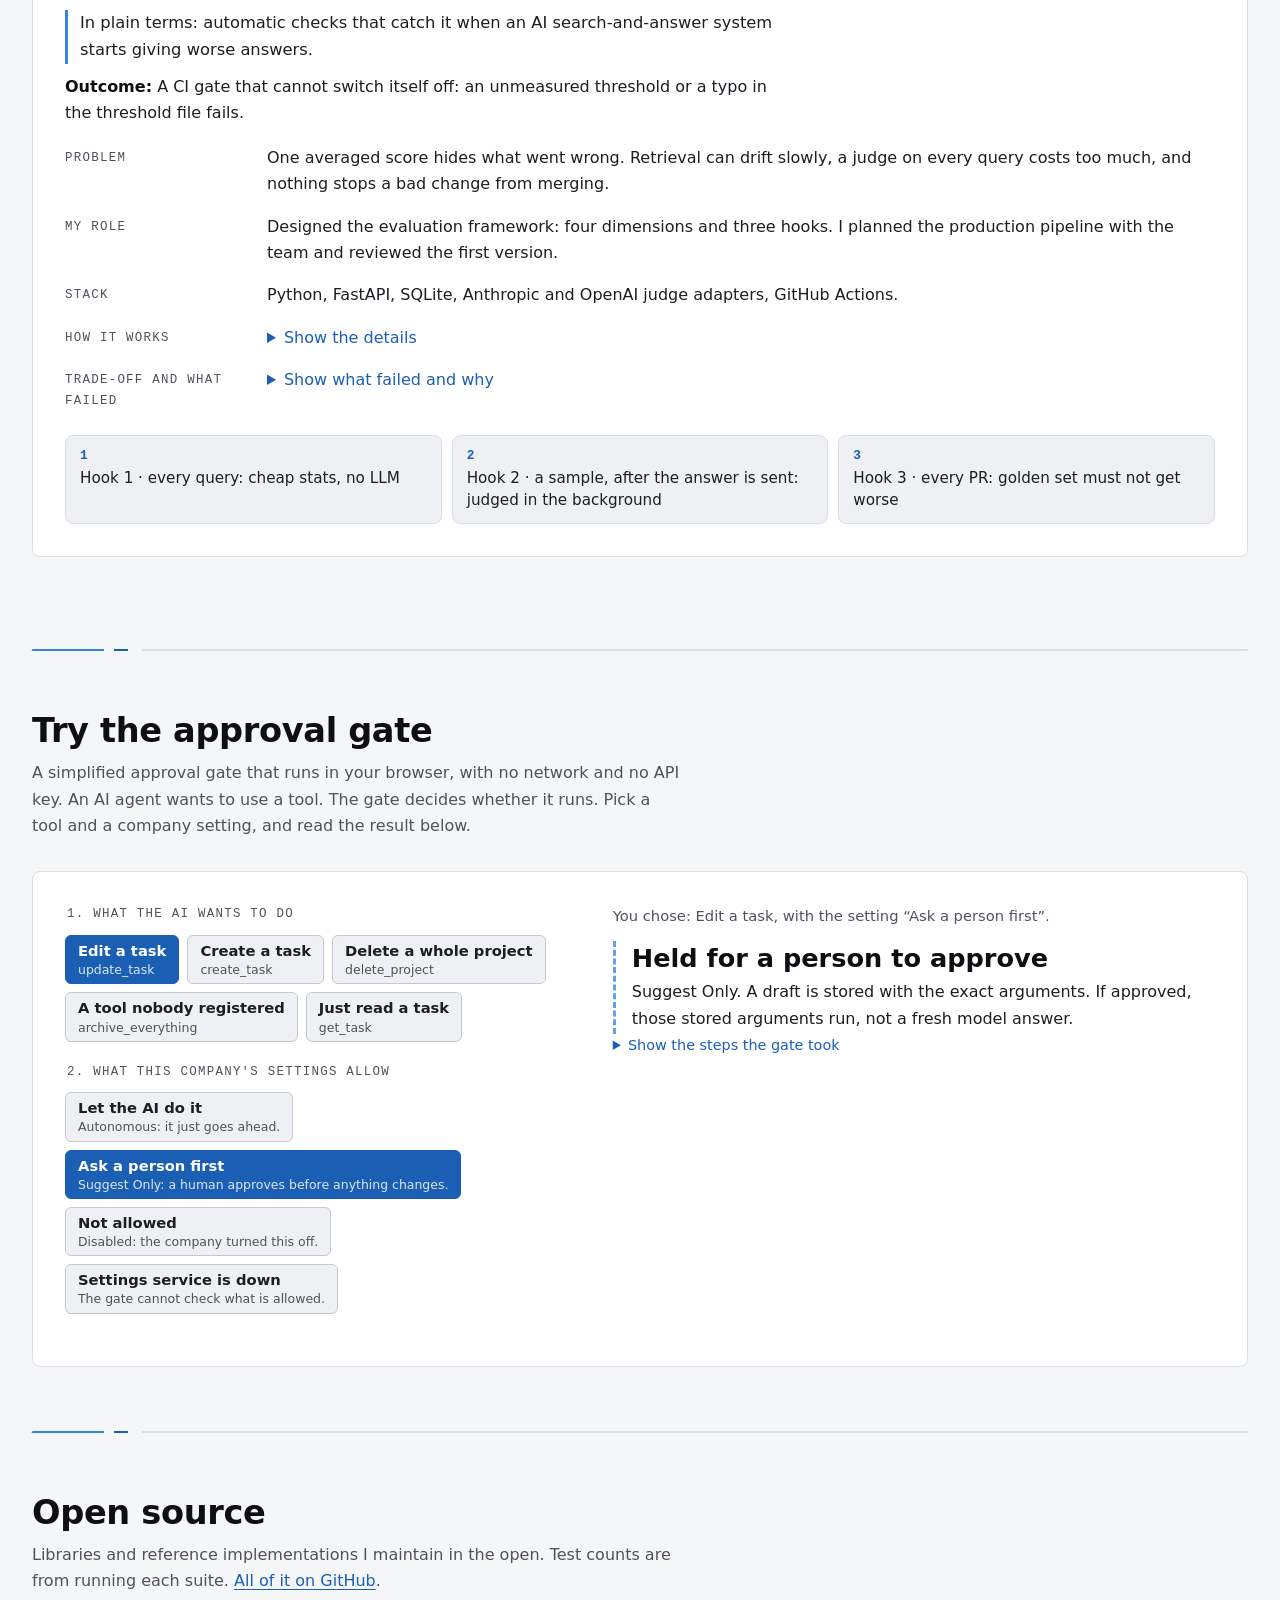
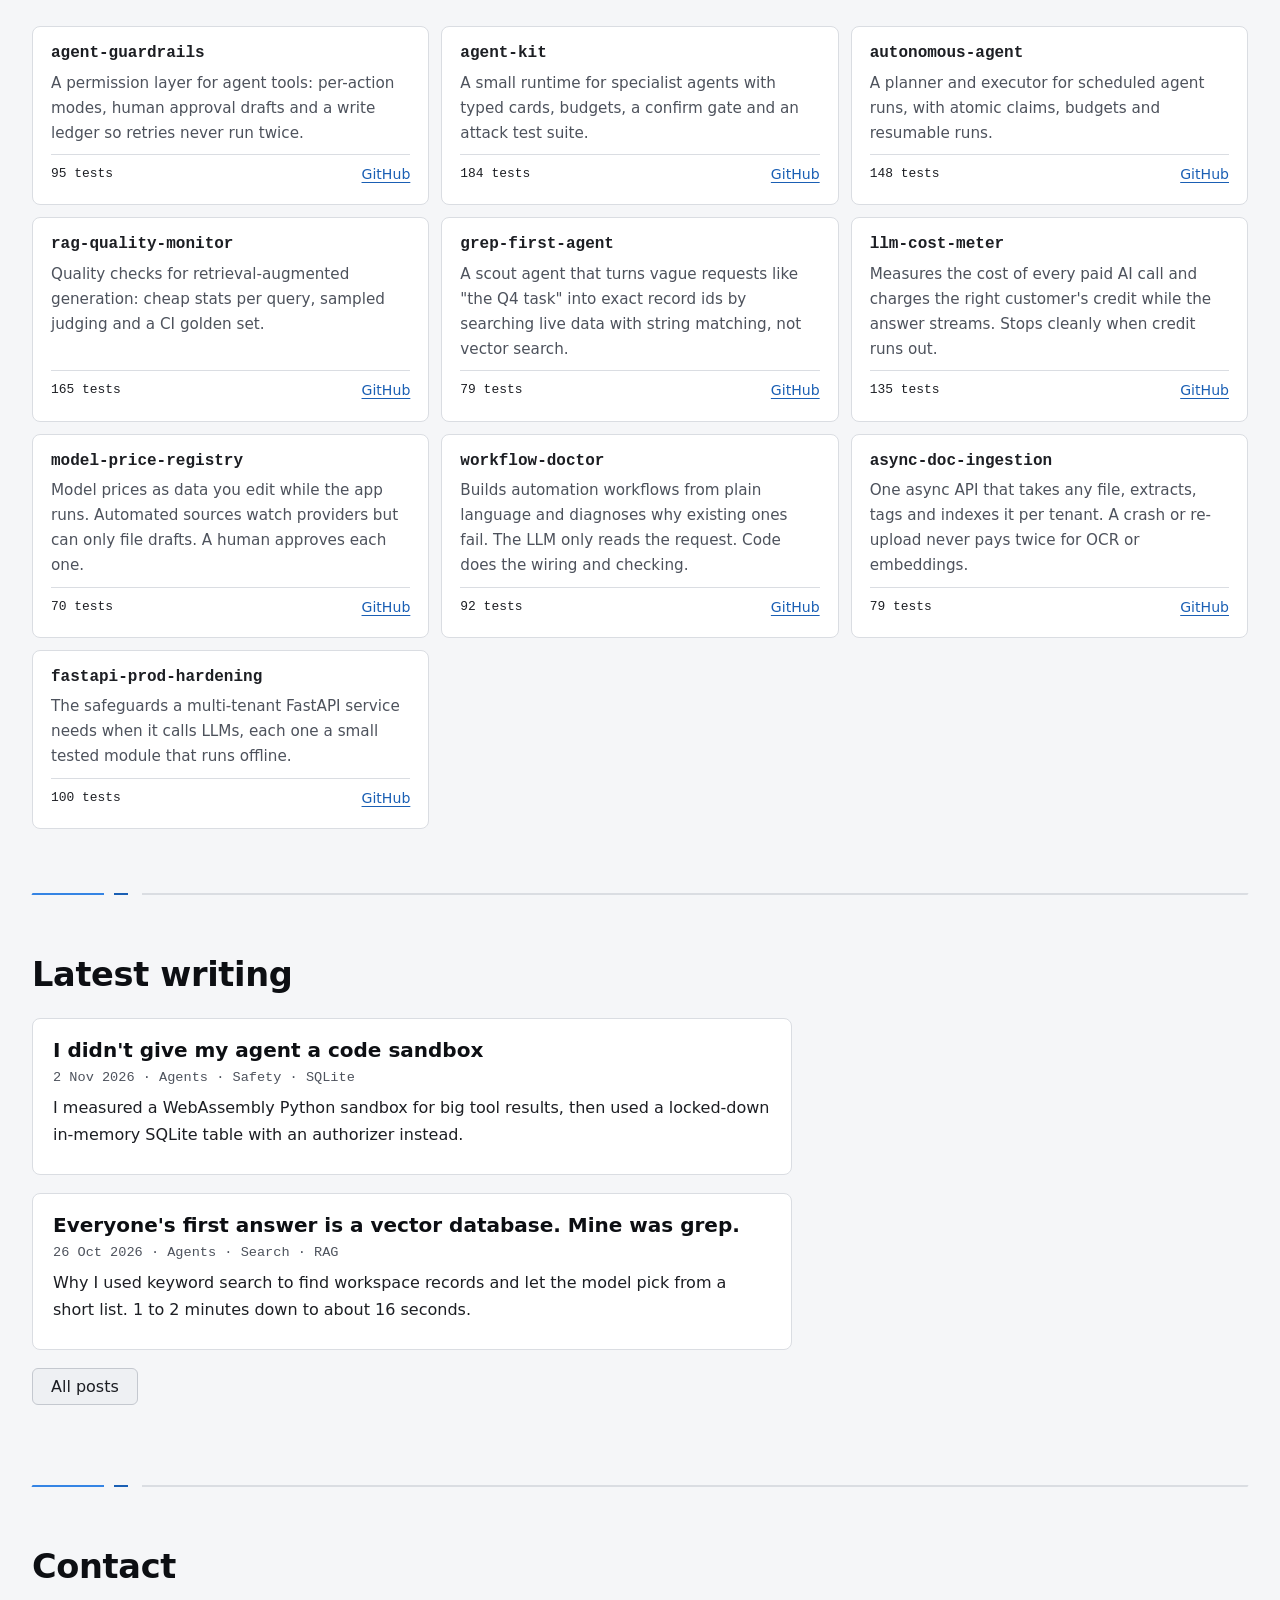
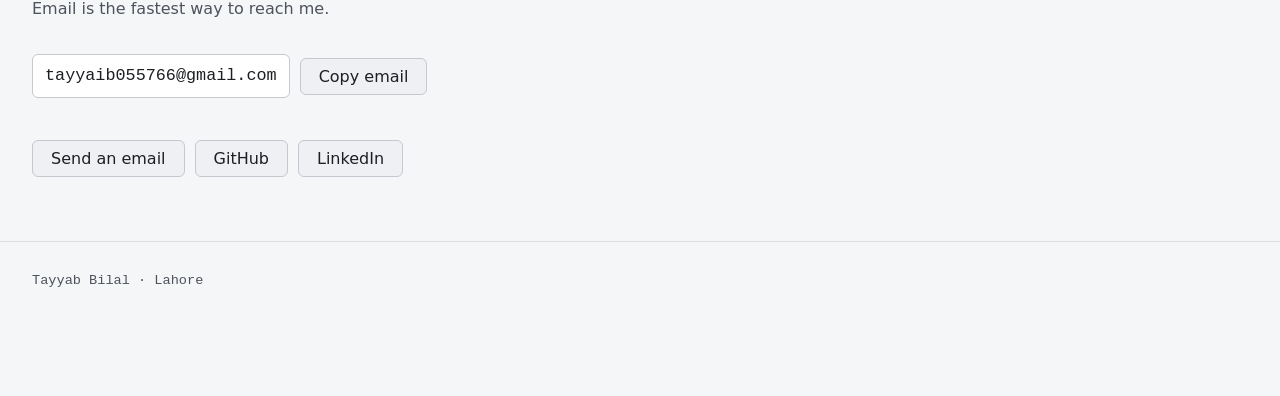
==== commit d3e5bed2: "Blog: posts page, grep-first and no-code-sandbox posts with slides, template; Latest writing on home" ====
--- a/index.html
+++ b/index.html
@@ -44,7 +44,7 @@
       <a class="btn primary" href="mailto:tayyaib055766@gmail.com">Email me</a>
       <a class="btn" href="work.html">Work with me</a>
       <a class="btn" href="https://github.com/Tayyab-Bilal">GitHub</a>
-      <a class="btn" href="https://www.linkedin.com/in/tayyab-bilal-79b509187/">LinkedIn</a>
+      <a class="btn" href="https://www.linkedin.com/in/tayyab-bilal-tdev/">LinkedIn</a>
       <a class="btn" href="cv.pdf" download="Tayyab-Bilal-CV.pdf">Download CV</a>
     </div>
     </div>
@@ -378,13 +378,20 @@
 
 <section id="writing">
   <div class="wrap">
-    <h2>Writing</h2>
-    <div class="post panel hud">
-      <h3>Everyone's first answer is a vector database. Mine was grep.</h3>
-      <p class="meta">LinkedIn · 26 Oct 2026</p>
-      <p>Why I used keyword search to find workspace records and let the model pick from a short list. Finding the right record went from 1 to 2 minutes to about 16 seconds, and where vectors still win.</p>
-      <a href="https://www.linkedin.com/in/tayyab-bilal-79b509187/recent-activity/all/">Read it on LinkedIn</a>
-    </div>
+    <h2>Latest writing</h2>
+    <ul class="post-list">
+      <li class="post panel hud">
+        <h3><a href="blog/no-code-sandbox.html">I didn't give my agent a code sandbox</a></h3>
+        <p class="meta"><time datetime="2026-11-02">2 Nov 2026</time> · Agents · Safety · SQLite</p>
+        <p>I measured a WebAssembly Python sandbox for big tool results, then used a locked-down in-memory SQLite table with an authorizer instead.</p>
+      </li>
+      <li class="post panel hud">
+        <h3><a href="blog/grep-first.html">Everyone's first answer is a vector database. Mine was grep.</a></h3>
+        <p class="meta"><time datetime="2026-10-26">26 Oct 2026</time> · Agents · Search · RAG</p>
+        <p>Why I used keyword search to find workspace records and let the model pick from a short list. 1 to 2 minutes down to about 16 seconds.</p>
+      </li>
+    </ul>
+    <p style="margin-top:18px"><a class="btn" href="blog/index.html">All posts</a></p>
   </div>
 </section>
 
@@ -400,7 +407,7 @@
     <div class="btns">
       <a class="btn" href="mailto:tayyaib055766@gmail.com">Send an email</a>
       <a class="btn" href="https://github.com/Tayyab-Bilal">GitHub</a>
-      <a class="btn" href="https://www.linkedin.com/in/tayyab-bilal-79b509187/">LinkedIn</a>
+      <a class="btn" href="https://www.linkedin.com/in/tayyab-bilal-tdev/">LinkedIn</a>
     </div>
   </div>
 </section>
@@ -415,6 +422,7 @@
   <a href="#work"><svg viewBox="0 0 24 24" aria-hidden="true"><rect x="3" y="7" width="18" height="13" rx="2"/><path d="M8 7V5a2 2 0 0 1 2-2h4a2 2 0 0 1 2 2v2"/></svg><span>Work</span></a>
   <a href="#demo"><svg viewBox="0 0 24 24" aria-hidden="true"><rect x="3" y="4" width="18" height="16" rx="2"/><path d="M7 9l3 3-3 3M12 15h5"/></svg><span>Demo</span></a>
   <a href="#oss"><svg viewBox="0 0 24 24" aria-hidden="true"><path d="M8 6l-6 6 6 6M16 6l6 6-6 6"/></svg><span>Code</span></a>
+  <a href="blog/index.html"><svg viewBox="0 0 24 24" aria-hidden="true"><path d="M4 4h12l4 4v12H4z"/><path d="M8 11h8M8 15h6"/></svg><span>Blog</span></a>
   <a href="work.html"><svg viewBox="0 0 24 24" aria-hidden="true"><path d="M4 12l5 5L20 6"/></svg><span>Hire</span></a>
   <a href="#contact"><svg viewBox="0 0 24 24" aria-hidden="true"><rect x="3" y="5" width="18" height="14" rx="2"/><path d="M3 7l9 6 9-6"/></svg><span>Contact</span></a>
 </nav>
--- a/assets/style.css
+++ b/assets/style.css
@@ -328,19 +328,35 @@
 .pet-claw { fill: none; }
 .pet-arm { transform-origin: 32px 52px; }
 .pet-head { transform-origin: 32px 30px; }
-.pet.asleep .pet-eye { transform: scaleY(.15); transform-origin: 32px 18px; fill: var(--text-2); }
-.pet.asleep .pet-arm { transform: rotate(28deg) !important; }
+/* Drowsy, then asleep, then waking: the state classes carry their own transitions (the arm's lean is written inline per frame, so no permanent one). */
+.pet.drowsy .pet-eye, .pet.asleep .pet-eye { transform: scaleY(.5); transform-origin: 32px 18px; transition: transform .9s ease-in-out; }
+.pet.asleep .pet-eye { transform: scaleY(.15); fill: var(--text-2); transition-duration: .9s; }
+.pet.drowsy .pet-arm { transform: rotate(12deg) !important; transition: transform 1.2s ease-in-out; }
+.pet.asleep .pet-arm { transform: rotate(28deg) !important; transition: transform .9s ease-in-out; }
+.pet.waking .pet-eye { transform-origin: 32px 18px; transition: transform .15s ease-out; }
 .pet-bubble { position: absolute; bottom: 30px; left: 60px; display: flex; align-items: flex-start; gap: 6px; max-width: 230px; width: max-content;
   padding: 7px 8px 7px 11px; border-radius: 10px 10px 10px 2px; background: var(--surface-solid); border: 1px solid var(--line-2);
   font: .78rem/1.35 var(--mono); color: var(--text); box-shadow: 0 8px 24px rgba(0, 0, 0, .3);
   opacity: 0; transform: translateY(4px); transition: opacity .2s, transform .2s; pointer-events: none; }
-.pet.talking .pet-bubble { opacity: 1; transform: none; pointer-events: auto; }
+.pet.talking .pet-bubble { opacity: 1; transform: none; }
+/* See-through except "ask me" until the user touches Bolt, so the bubble never traps the cursor. */
+.pet.talking .pet-ask, .pet.talking.reach .pet-bubble { pointer-events: auto; }
 .pet-bubble .pet-ask { flex: none; border: 1px solid var(--blue-deep); background: rgba(26, 95, 180, .25); color: var(--text); border-radius: 6px; cursor: pointer; font: 500 .72rem var(--sans); padding: 2px 7px; align-self: center; }
 .pet-bubble .pet-ask:hover { background: var(--blue-deep); color: #fff; }
 @media (prefers-reduced-motion: no-preference) {
   .pet-head { animation: pet-look 5s ease-in-out infinite; }
   .pet.dizzy svg { animation: pet-dizzy .6s linear 2; }
   .pet.spin svg { animation: pet-spin .7s ease-in-out; }
+  .pet.drowsy .pet-head { animation: pet-nod 1s ease-in-out; }
+  .pet.drowsy .pet-eye { animation: pet-heavy 1s ease-in-out forwards; }
+  .pet.asleep .pet-eye { animation: pet-close .9s ease-in-out forwards; }
+  .pet.waking .pet-head { animation: pet-shake .6s ease-in-out; }
+  .pet.waking .pet-eye { animation: pet-pop .35s ease-out; }
+  @keyframes pet-nod { 0%, 100% { transform: rotate(0); } 30% { transform: rotate(9deg); } 45% { transform: rotate(1deg); } 75% { transform: rotate(12deg); } }
+  @keyframes pet-heavy { 0% { transform: scaleY(1); } 35%, 75%, 100% { transform: scaleY(.5); } 55% { transform: scaleY(.3); } }
+  @keyframes pet-close { from { transform: scaleY(.5); } to { transform: scaleY(.15); } }
+  @keyframes pet-shake { 0% { transform: rotate(0); } 20% { transform: rotate(-12deg); } 40% { transform: rotate(12deg); } 60% { transform: rotate(-8deg); } 80% { transform: rotate(6deg); } 100% { transform: rotate(0); } }
+  @keyframes pet-pop { 0% { transform: scaleY(.15); } 60% { transform: scaleY(1.15); } 100% { transform: scaleY(1); } }
   .pet.asleep .pet-head { animation: pet-snore 2.4s ease-in-out infinite; }
   @keyframes pet-look { 0%, 70%, 100% { transform: rotate(0); } 78% { transform: rotate(-14deg); } 86% { transform: rotate(10deg); } }
   @keyframes pet-dizzy { 25% { transform: rotate(-12deg); } 75% { transform: rotate(12deg); } }
@@ -394,3 +410,24 @@
 .steps li { counter-increment: st; position: relative; padding: 4px 0 4px 48px; color: var(--text-2); }
 .steps li::before { content: counter(st); position: absolute; left: 0; top: 2px; width: 32px; height: 32px; border-radius: 50%; display: grid; place-items: center; background: var(--blue-deep); color: #fff; font: 600 .9rem var(--sans); }
 .steps b { color: var(--text); }
+
+/* Blog */
+.blog-head { padding: 40px 0 8px; }
+.blog-head h1 { font-size: clamp(2rem, 6vw, 3.6rem); margin-bottom: 14px; }
+.post-list { list-style: none; margin: 24px 0 0; padding: 0; display: grid; gap: 18px; max-width: 760px; }
+.post-list .post { max-width: none; }
+.post-list h2, .post-list h3 { font-size: 1.25rem; margin: 0 0 4px; }
+.post-list h2 a, .post-list h3 a { color: var(--white); text-decoration: none; }
+.post-list h2 a:hover, .post-list h3 a:hover { color: var(--link); }
+.article { max-width: 720px; padding: 32px 0 24px; }
+.article h1 { font-family: var(--sans); text-transform: none; font-weight: 600; letter-spacing: -.01em; font-size: clamp(1.8rem, 5vw, 2.6rem); line-height: 1.15; margin: 6px 0 10px; }
+.article .meta { color: var(--text-2); font: .85rem var(--mono); margin: 0 0 18px; }
+.article .body p { margin: 0 0 1em; font-size: 1.05rem; line-height: 1.65; }
+.article h2 { font-size: 1.3rem; margin: 36px 0 12px; }
+.slides { display: grid; gap: 16px; margin: 0; padding: 0; list-style: none; }
+.slides figure { margin: 0; }
+.slides img { display: block; width: 100%; height: auto; border: 1px solid var(--line); border-radius: 8px; background: var(--surface-solid); }
+.refs { padding-left: 20px; }
+.refs li { margin: 0 0 8px; overflow-wrap: anywhere; }
+.article .btns { margin-top: 28px; }
+body.blog { padding-bottom: calc(var(--dock-h) + 40px + env(safe-area-inset-bottom)); }
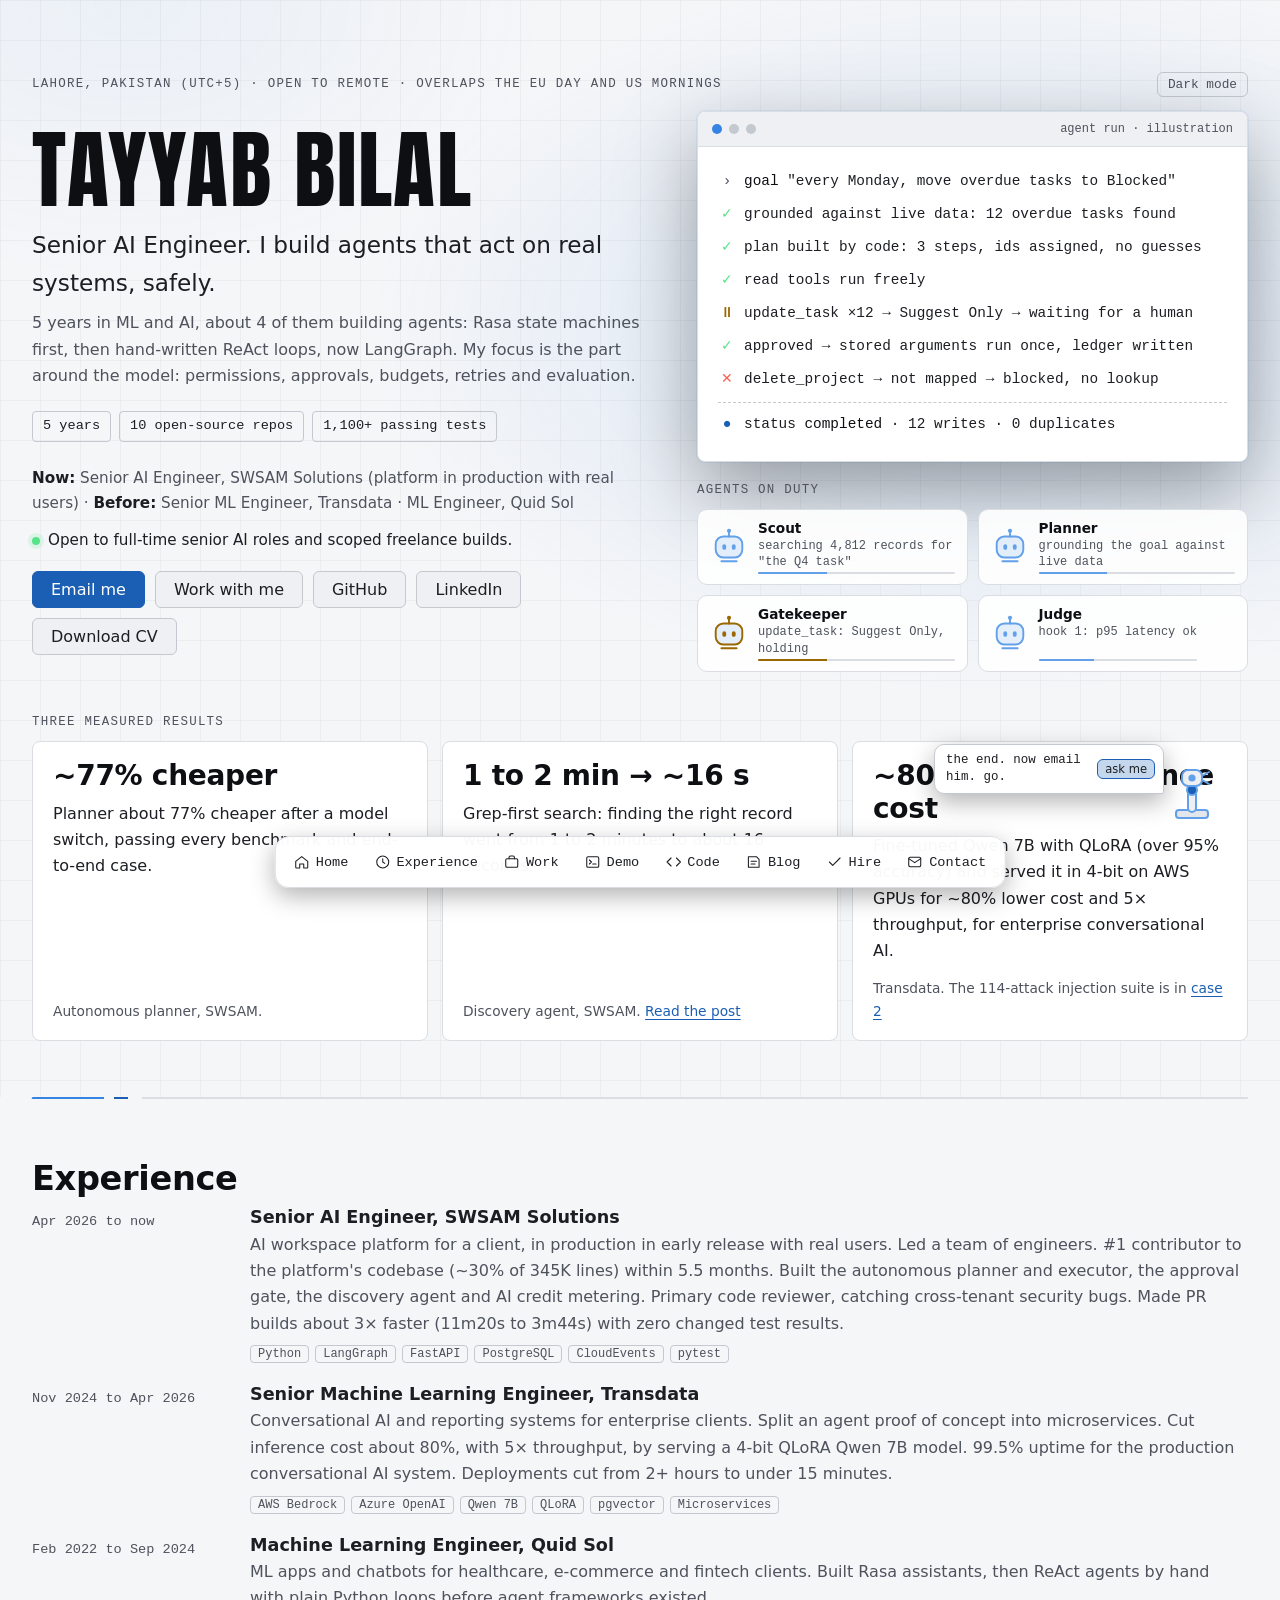
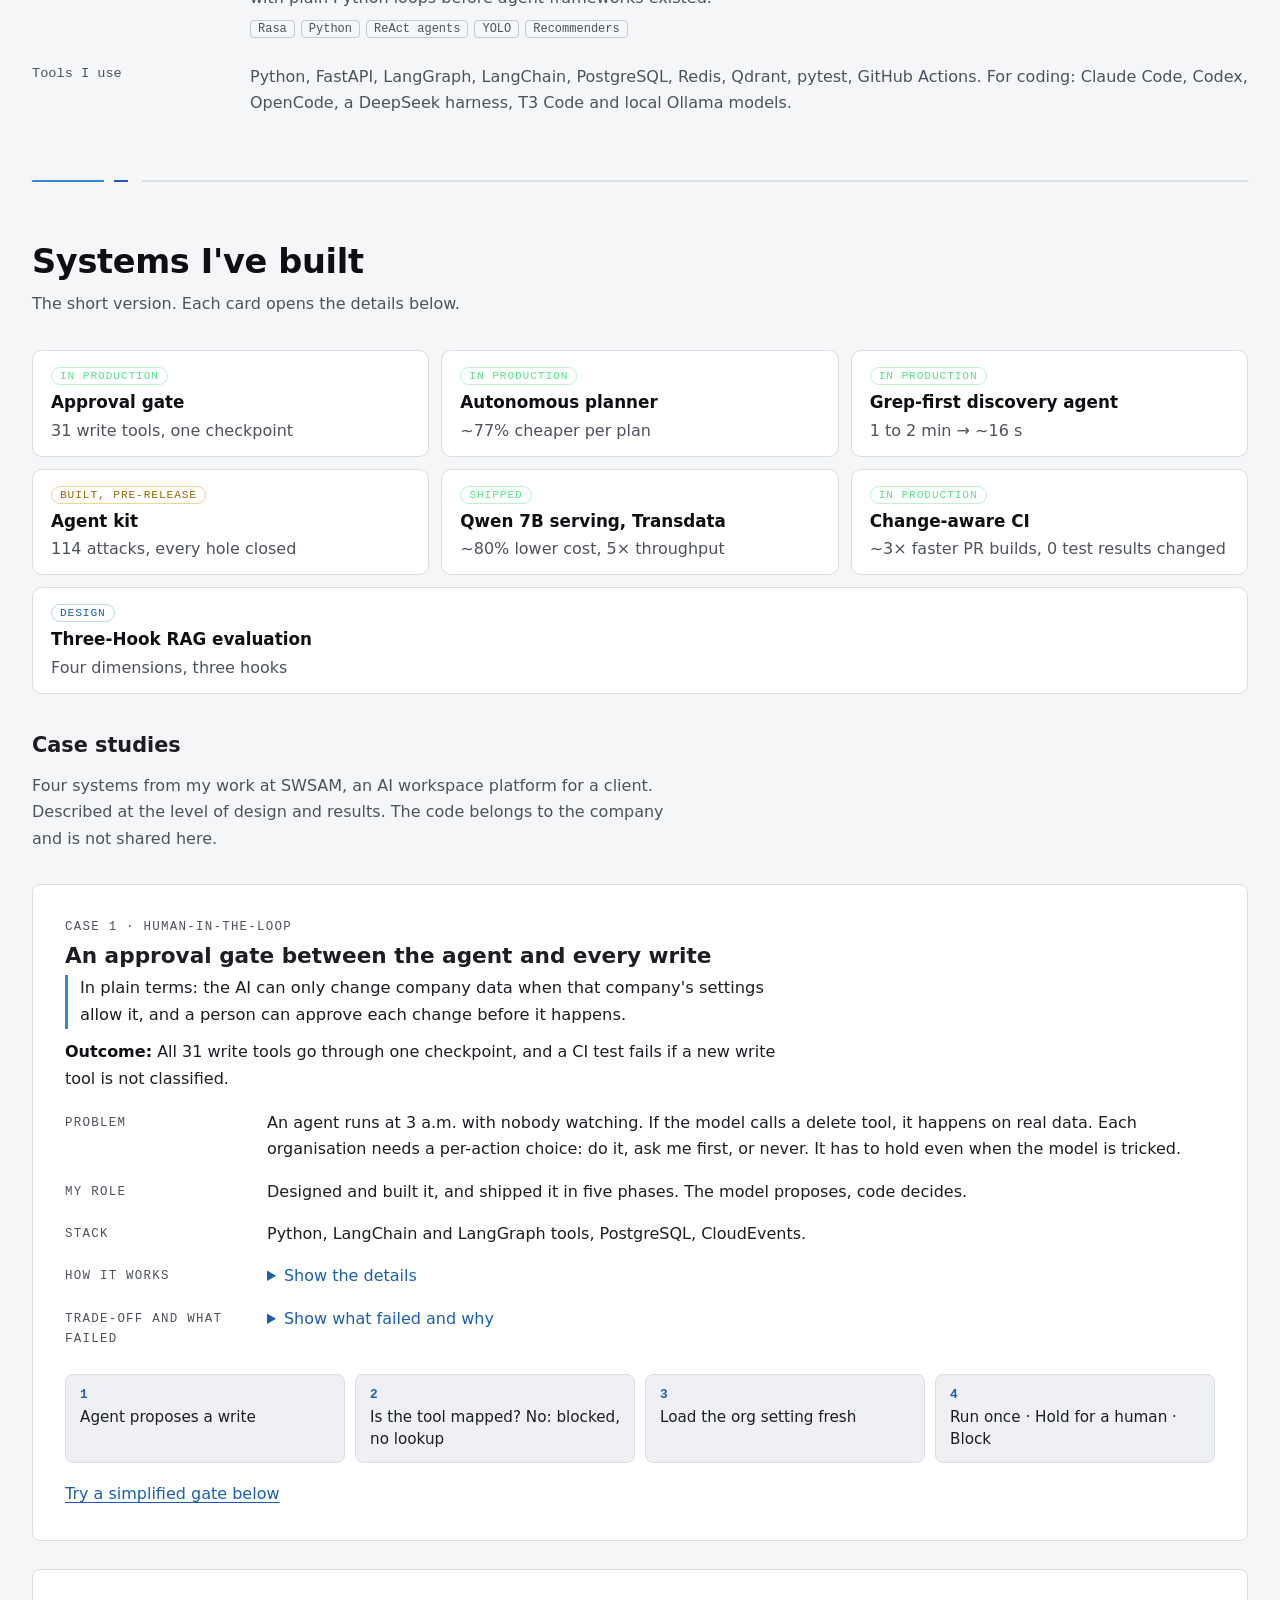
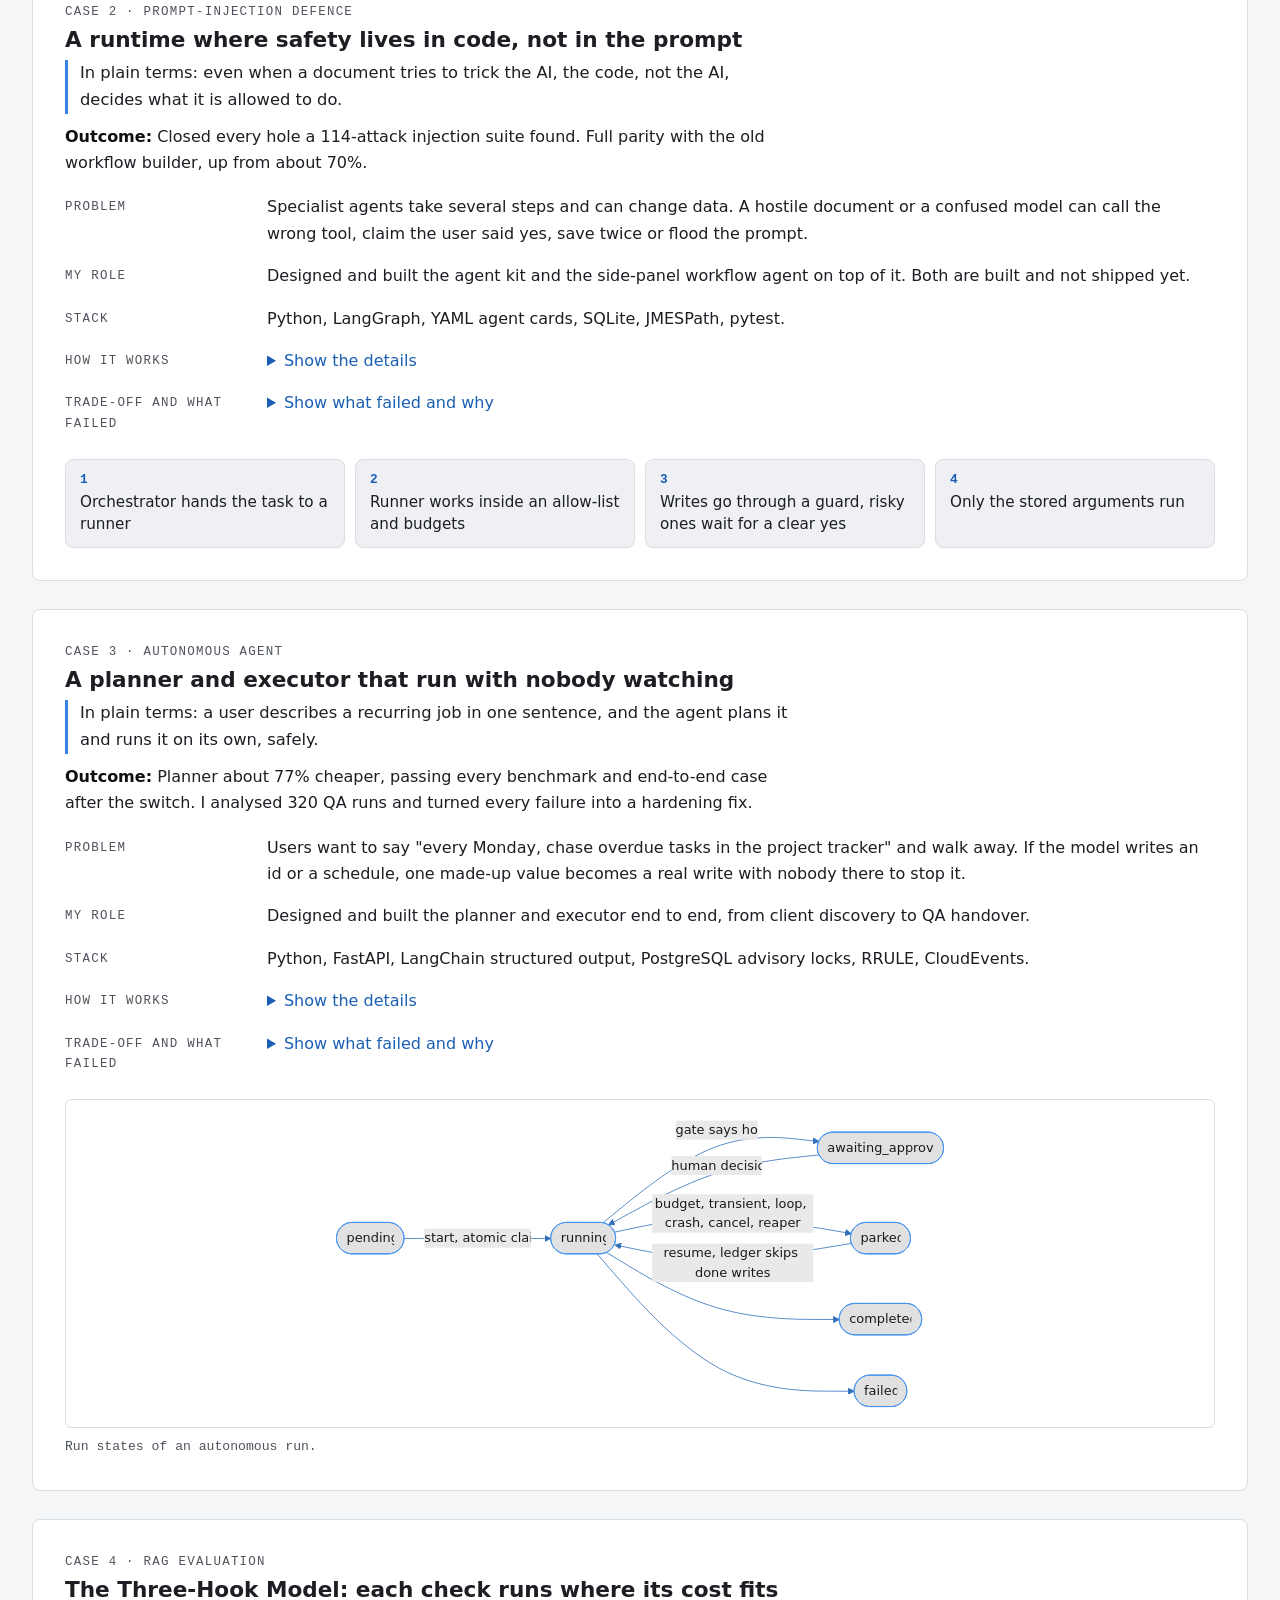
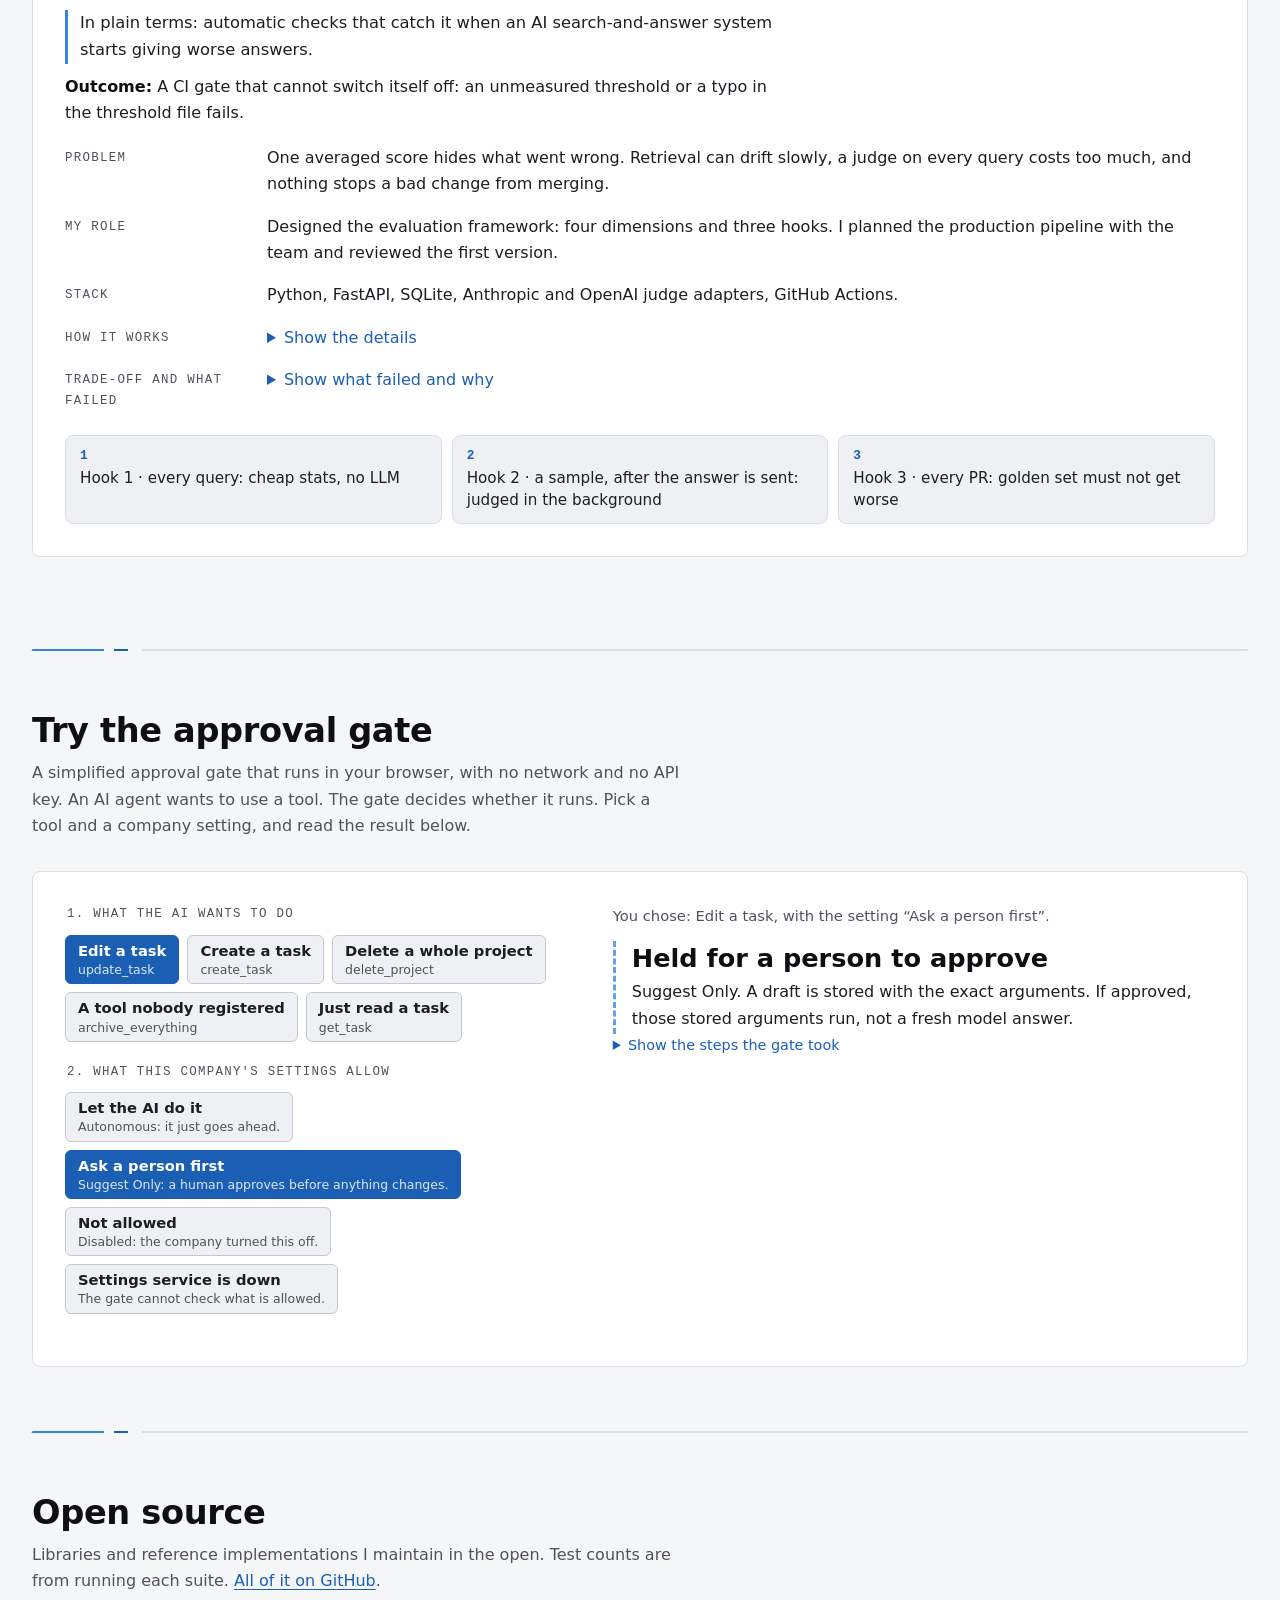
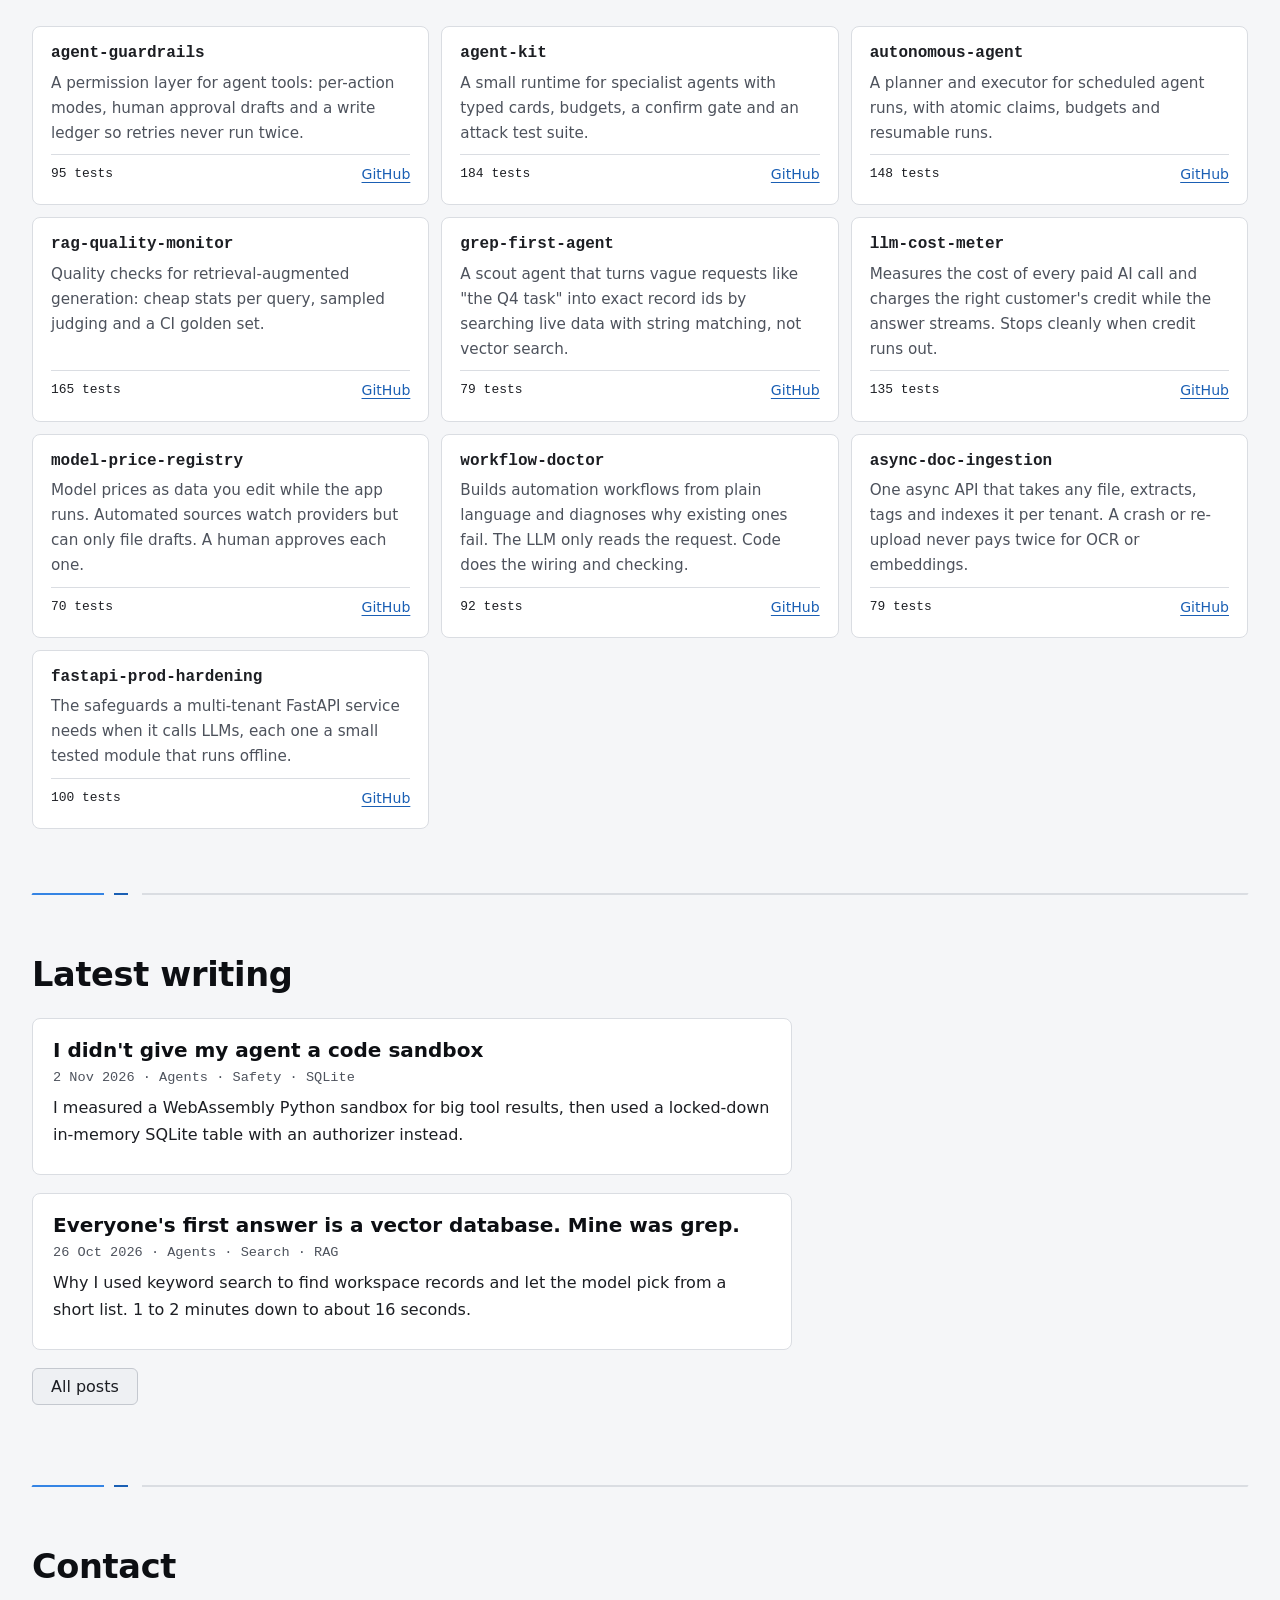
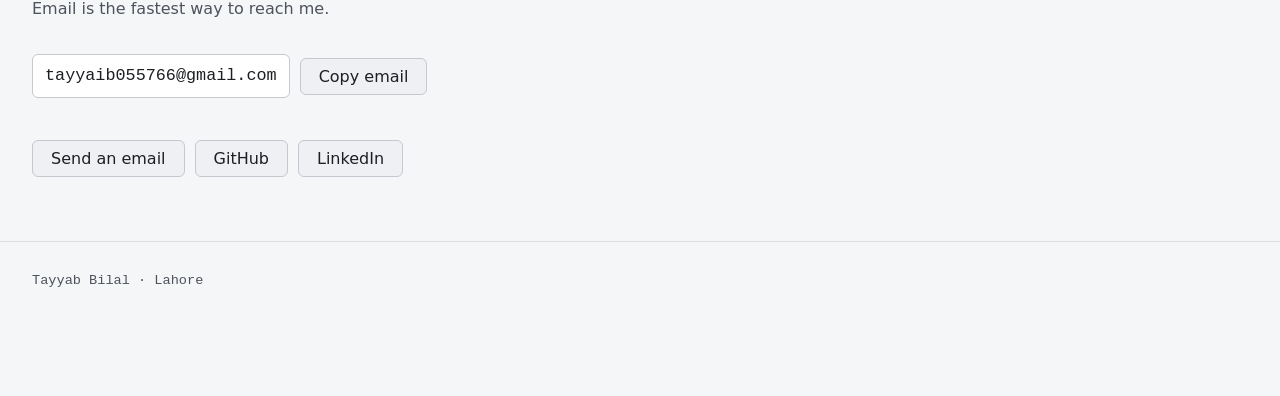
==== commit 20561fb3: "Dock visible from the start; Bolt reads the page the visitor is on (allowlisted fetch, passages, val" ====
--- a/index.html
+++ b/index.html
@@ -20,7 +20,7 @@
 <link rel="preconnect" href="https://fonts.googleapis.com">
 <link rel="preconnect" href="https://fonts.gstatic.com" crossorigin>
 <link href="https://fonts.googleapis.com/css2?family=Anton&family=Ubuntu+Sans:wght@400;500;600&family=Ubuntu+Sans+Mono:wght@400;500&display=swap" rel="stylesheet">
-<link rel="stylesheet" href="assets/style.css?v=20261031">
+<link rel="stylesheet" href="assets/style.css?v=20261104">
 </head>
 <body>
 <a class="skip" href="#main">Skip to content</a>
@@ -427,8 +427,8 @@
   <a href="#contact"><svg viewBox="0 0 24 24" aria-hidden="true"><rect x="3" y="5" width="18" height="14" rx="2"/><path d="M3 7l9 6 9-6"/></svg><span>Contact</span></a>
 </nav>
 
-<script src="assets/main.js?v=20261031"></script>
+<script src="assets/main.js?v=20261104"></script>
 <script src="assets/bolt-lines.js?v=20261031"></script>
-<script src="assets/pet.js?v=20261031"></script>
+<script src="assets/pet.js?v=20261104"></script>
 </body>
 </html>
--- a/assets/style.css
+++ b/assets/style.css
@@ -18,6 +18,10 @@
   --grid: rgba(255, 255, 255, .03);
   --link: #62a0ea;
   --dock-bg: rgba(26, 28, 33, .96);
+  --code-bg: #0d0e11;
+  --blue-tint: rgba(53, 132, 228, .14);
+  --code-key: #62a0ea;
+  --code-fn: #e5a50a;
   --display: "Anton", "Oswald", Impact, "Arial Narrow", sans-serif;
   --sans: "Ubuntu Sans", "Ubuntu", system-ui, -apple-system, "Segoe UI", sans-serif;
   --mono: "Ubuntu Sans Mono", "Ubuntu Mono", ui-monospace, Menlo, monospace;
@@ -28,6 +32,7 @@
   --bg: #f5f6f8; --surface: rgba(255, 255, 255, .9); --surface-solid: #ffffff; --surface-2: #eef0f3; --surface-3: #e3e6ea;
   --line: #dadde2; --line-2: #c4c8cf; --text: #1c1e23; --text-2: #4d525c; --white: #0d0f13;
   --glow: rgba(26, 95, 180, .18); --amber: #9a6700; --grid: rgba(0, 0, 0, .035); --link: #1a5fb4; --dock-bg: rgba(255, 255, 255, .97);
+  --code-bg: #f0f2f5; --blue-tint: rgba(26, 95, 180, .09); --code-key: #1a5fb4; --code-fn: #9a6700;
   color-scheme: light;
 }
 @media (prefers-color-scheme: light) {
@@ -35,6 +40,7 @@
     --bg: #f5f6f8; --surface: rgba(255, 255, 255, .9); --surface-solid: #ffffff; --surface-2: #eef0f3; --surface-3: #e3e6ea;
     --line: #dadde2; --line-2: #c4c8cf; --text: #1c1e23; --text-2: #4d525c; --white: #0d0f13;
     --glow: rgba(26, 95, 180, .18); --amber: #9a6700; --grid: rgba(0, 0, 0, .035); --link: #1a5fb4; --dock-bg: rgba(255, 255, 255, .97);
+    --code-bg: #f0f2f5; --blue-tint: rgba(26, 95, 180, .09); --code-key: #1a5fb4; --code-fn: #9a6700;
     color-scheme: light;
   }
 }
@@ -249,9 +255,7 @@
 
 footer { padding: 28px 0 8px; color: var(--text-2); font-size: .85rem; font-family: var(--mono); border-top: 1px solid var(--line); }
 
-/* Floating bottom dock, like his desktop. Hidden on the first screen so it never covers the hero. */
-.dock { transition: opacity .2s, transform .2s; }
-.dock.away { opacity: 0; pointer-events: none; transform: translate(-50%, 20px); }
+/* Floating bottom dock, like his desktop. Always visible. */
 .dock {
   position: fixed; left: 50%; transform: translateX(-50%); z-index: 20;
   bottom: calc(12px + env(safe-area-inset-bottom));
@@ -419,15 +423,77 @@
 .post-list h2, .post-list h3 { font-size: 1.25rem; margin: 0 0 4px; }
 .post-list h2 a, .post-list h3 a { color: var(--white); text-decoration: none; }
 .post-list h2 a:hover, .post-list h3 a:hover { color: var(--link); }
+/* Blog index cards (cover image on top) */
+.post-list.cards { max-width: none; gap: 24px; }
+@media (min-width: 760px) { .post-list.cards { grid-template-columns: 1fr 1fr; } }
+.cards .post { padding: 0; overflow: hidden; display: flex; flex-direction: column; }
+.cards .post > a.cover { display: block; border-bottom: 1px solid var(--line); }
+.cards .post img { width: 100%; aspect-ratio: 1200 / 630; object-fit: cover; }
+.cards .post .pb { padding: 18px 20px 20px; }
+.cards .post h2 { font-size: 1.35rem; line-height: 1.2; }
+.cards .post .meta { margin: 8px 0; }
+.cards .post .more { font: .85rem var(--mono); text-transform: uppercase; letter-spacing: .08em; }
+
+/* Article */
 .article { max-width: 720px; padding: 32px 0 24px; }
-.article h1 { font-family: var(--sans); text-transform: none; font-weight: 600; letter-spacing: -.01em; font-size: clamp(1.8rem, 5vw, 2.6rem); line-height: 1.15; margin: 6px 0 10px; }
-.article .meta { color: var(--text-2); font: .85rem var(--mono); margin: 0 0 18px; }
-.article .body p { margin: 0 0 1em; font-size: 1.05rem; line-height: 1.65; }
-.article h2 { font-size: 1.3rem; margin: 36px 0 12px; }
-.slides { display: grid; gap: 16px; margin: 0; padding: 0; list-style: none; }
-.slides figure { margin: 0; }
-.slides img { display: block; width: 100%; height: auto; border: 1px solid var(--line); border-radius: 8px; background: var(--surface-solid); }
+.article .kicker { margin: 0 0 12px; color: var(--blue-light); }
+.article h1 { font-family: var(--sans); text-transform: none; font-weight: 600; letter-spacing: -.015em; font-size: clamp(1.9rem, 5.5vw, 2.8rem); line-height: 1.12; margin: 0 0 14px; }
+.article .meta { color: var(--text-2); font: .85rem var(--mono); margin: 0 0 14px; text-transform: uppercase; letter-spacing: .06em; }
+.article .tags { display: flex; flex-wrap: wrap; gap: 8px; list-style: none; padding: 0; margin: 0 0 22px; }
+.article .tags li { font: .78rem var(--mono); text-transform: uppercase; letter-spacing: .08em; border: 1px solid var(--line-2); border-radius: 4px; padding: 2px 9px; color: var(--text-2); margin: 0; }
+.article .slash { height: 3px; width: min(100%, 340px); margin: 0 0 26px; transform: skewX(-30deg); transform-origin: left;
+  background: linear-gradient(90deg, var(--blue) 0 80px, transparent 80px 90px, var(--blue-deep) 90px 110px, transparent 110px 120px, var(--line) 120px 100%); }
+.article p, .article li { font-size: 1.05rem; line-height: 1.7; }
+.article p { margin: 0 0 1.05em; }
+.article h2 { font-size: clamp(1.35rem, 3.6vw, 1.6rem); margin: 44px 0 14px; padding-top: 18px; position: relative; }
+.article h2::before { content: ""; position: absolute; top: 0; left: 0; width: 56px; height: 3px; background: linear-gradient(90deg, var(--blue) 0 28px, transparent 28px 34px, var(--blue-deep) 34px 100%); transform: skewX(-30deg); transform-origin: left; }
+.article ul, .article ol { padding-left: 22px; margin: 0 0 1.1em; }
+.article li { margin: 0 0 .5em; }
+.article code { background: var(--surface-2); border: 1px solid var(--line); border-radius: 4px; padding: 0 5px; font-size: .88em; }
+.tldr { padding: 16px 20px 6px; margin: 0 0 30px; border-left: 4px solid var(--blue); background: var(--blue-tint); border-radius: 0 8px 8px 0; }
+.tldr .label-mono { display: block; color: var(--link); margin-bottom: 6px; }
+.tldr p { font-size: 1rem; }
+.article .lead { font-size: 1.2rem; color: var(--white); line-height: 1.55; }
+.article figure.fig { margin: 28px 0; padding: 18px 14px 12px; background: var(--surface-solid); border: 1px solid var(--line); border-radius: 8px; }
+.article figure.fig svg { display: block; width: 100%; max-width: 560px; height: auto; margin: 0 auto; }
+.article figcaption { font: .82rem var(--mono); color: var(--text-2); text-align: center; margin-top: 10px; line-height: 1.5; }
+.codecard { margin: 26px 0; border: 1px solid var(--line-2); border-radius: 8px; background: var(--code-bg); overflow: hidden; }
+.codecard .codehead { display: flex; align-items: center; gap: 6px; padding: 8px 12px; border-bottom: 1px solid var(--line); background: var(--surface-2); font: .78rem var(--mono); color: var(--text-2); }
+.codecard .codehead i { width: 9px; height: 9px; border-radius: 50%; background: var(--line-2); }
+.codecard .codehead span { margin-left: 8px; }
+.codecard .codehead em { margin-left: auto; font-style: normal; text-transform: uppercase; letter-spacing: .08em; color: var(--amber); }
+.codecard pre { margin: 0; padding: 16px 18px; overflow-x: auto; font: .88rem/1.6 var(--mono); color: var(--text); tab-size: 4; }
+.codecard pre code { background: none; border: 0; padding: 0; font: inherit; }
+.codecard .k { color: var(--code-key); } .codecard .f { color: var(--code-fn); } .codecard .c { color: var(--text-2); font-style: italic; }
+.pull { margin: 30px 0; padding: 4px 0 4px 20px; border-left: 4px solid var(--blue); font-size: clamp(1.25rem, 3.4vw, 1.6rem); line-height: 1.3; font-weight: 600; color: var(--white); }
+.facts { display: grid; gap: 12px; list-style: none; padding: 0 !important; margin: 22px 0 !important; }
+@media (min-width: 560px) { .facts { grid-template-columns: 1fr 1fr; } }
+.facts li { margin: 0; padding: 12px 16px; background: var(--surface-solid); border: 1px solid var(--line); border-left: 4px solid var(--blue); border-radius: 6px; font-size: .98rem; line-height: 1.5; color: var(--text-2); }
+.facts b { display: block; font: .78rem var(--mono); text-transform: uppercase; letter-spacing: .1em; color: var(--white); margin-bottom: 2px; }
+.tablewrap { margin: 26px 0; overflow-x: auto; border: 1px solid var(--line-2); border-radius: 8px; background: var(--surface-solid); }
+.cmp { width: 100%; border-collapse: collapse; font-size: .98rem; }
+@media (max-width: 559px) { .cmp { font-size: .88rem; } .cmp th, .cmp td { padding: 9px 9px; } .cmp thead th { letter-spacing: .04em; font-size: .7rem; } }
+.cmp th, .cmp td { text-align: left; padding: 11px 16px; border-bottom: 1px solid var(--line); vertical-align: top; line-height: 1.45; }
+.cmp tr:last-child td { border-bottom: 0; }
+.cmp thead th { font: .78rem var(--mono); text-transform: uppercase; letter-spacing: .1em; color: var(--text-2); background: var(--surface-2); font-weight: 400; }
+.cmp tbody th { font-weight: 500; color: var(--text-2); }
+.cmp .b { background: var(--blue-tint); color: var(--white); }
+.cmp thead .b { color: var(--link); }
+.article .note { font-size: .92rem; color: var(--text-2); }
 .refs { padding-left: 20px; }
 .refs li { margin: 0 0 8px; overflow-wrap: anywhere; }
-.article .btns { margin-top: 28px; }
+.origin { margin-top: 36px; padding-top: 16px; border-top: 1px solid var(--line); font-size: .95rem; color: var(--text-2); }
+.article .btns { margin-top: 20px; }
 body.blog { padding-bottom: calc(var(--dock-h) + 40px + env(safe-area-inset-bottom)); }
+/* SVG figures: colours come from the theme tokens */
+.fg { font-family: var(--sans); }
+.fg .t { fill: var(--text); font-size: 15px; font-weight: 500; }
+.fg .s { fill: var(--text-2); font-size: 12.5px; }
+.fg .m { fill: var(--text-2); font-family: var(--mono); font-size: 11.5px; letter-spacing: .08em; text-transform: uppercase; }
+.fg .box { fill: var(--surface-2); stroke: var(--line-2); stroke-width: 1.5; }
+.fg .hi { fill: var(--blue-tint); stroke: var(--blue); stroke-width: 2; }
+.fg .warn { fill: none; stroke: var(--amber); stroke-width: 1.5; stroke-dasharray: 5 4; }
+.fg .ar { stroke: var(--blue); stroke-width: 2; fill: none; }
+.fg .ah { fill: var(--blue); }
+.fg .bad { fill: var(--amber); font-size: 12.5px; font-weight: 500; }
+.fg .good { fill: var(--link); font-size: 12.5px; font-weight: 500; }
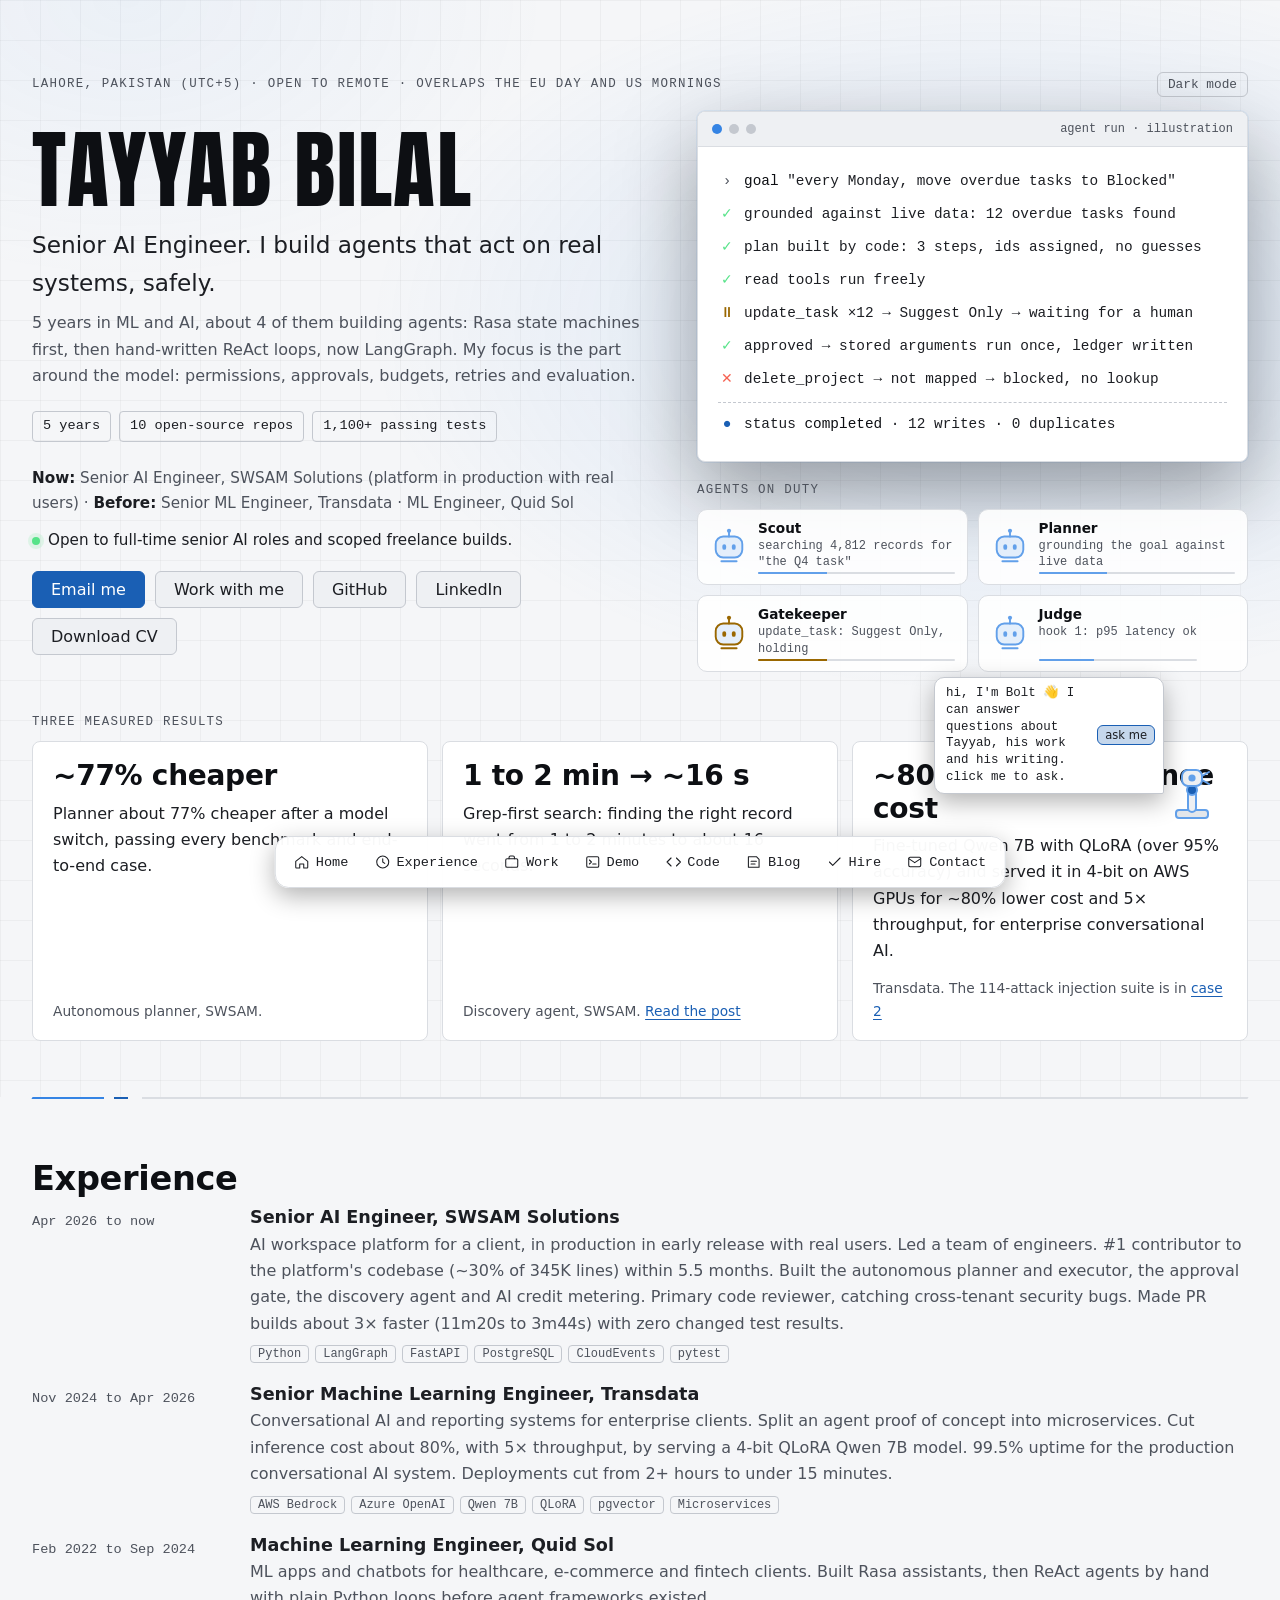
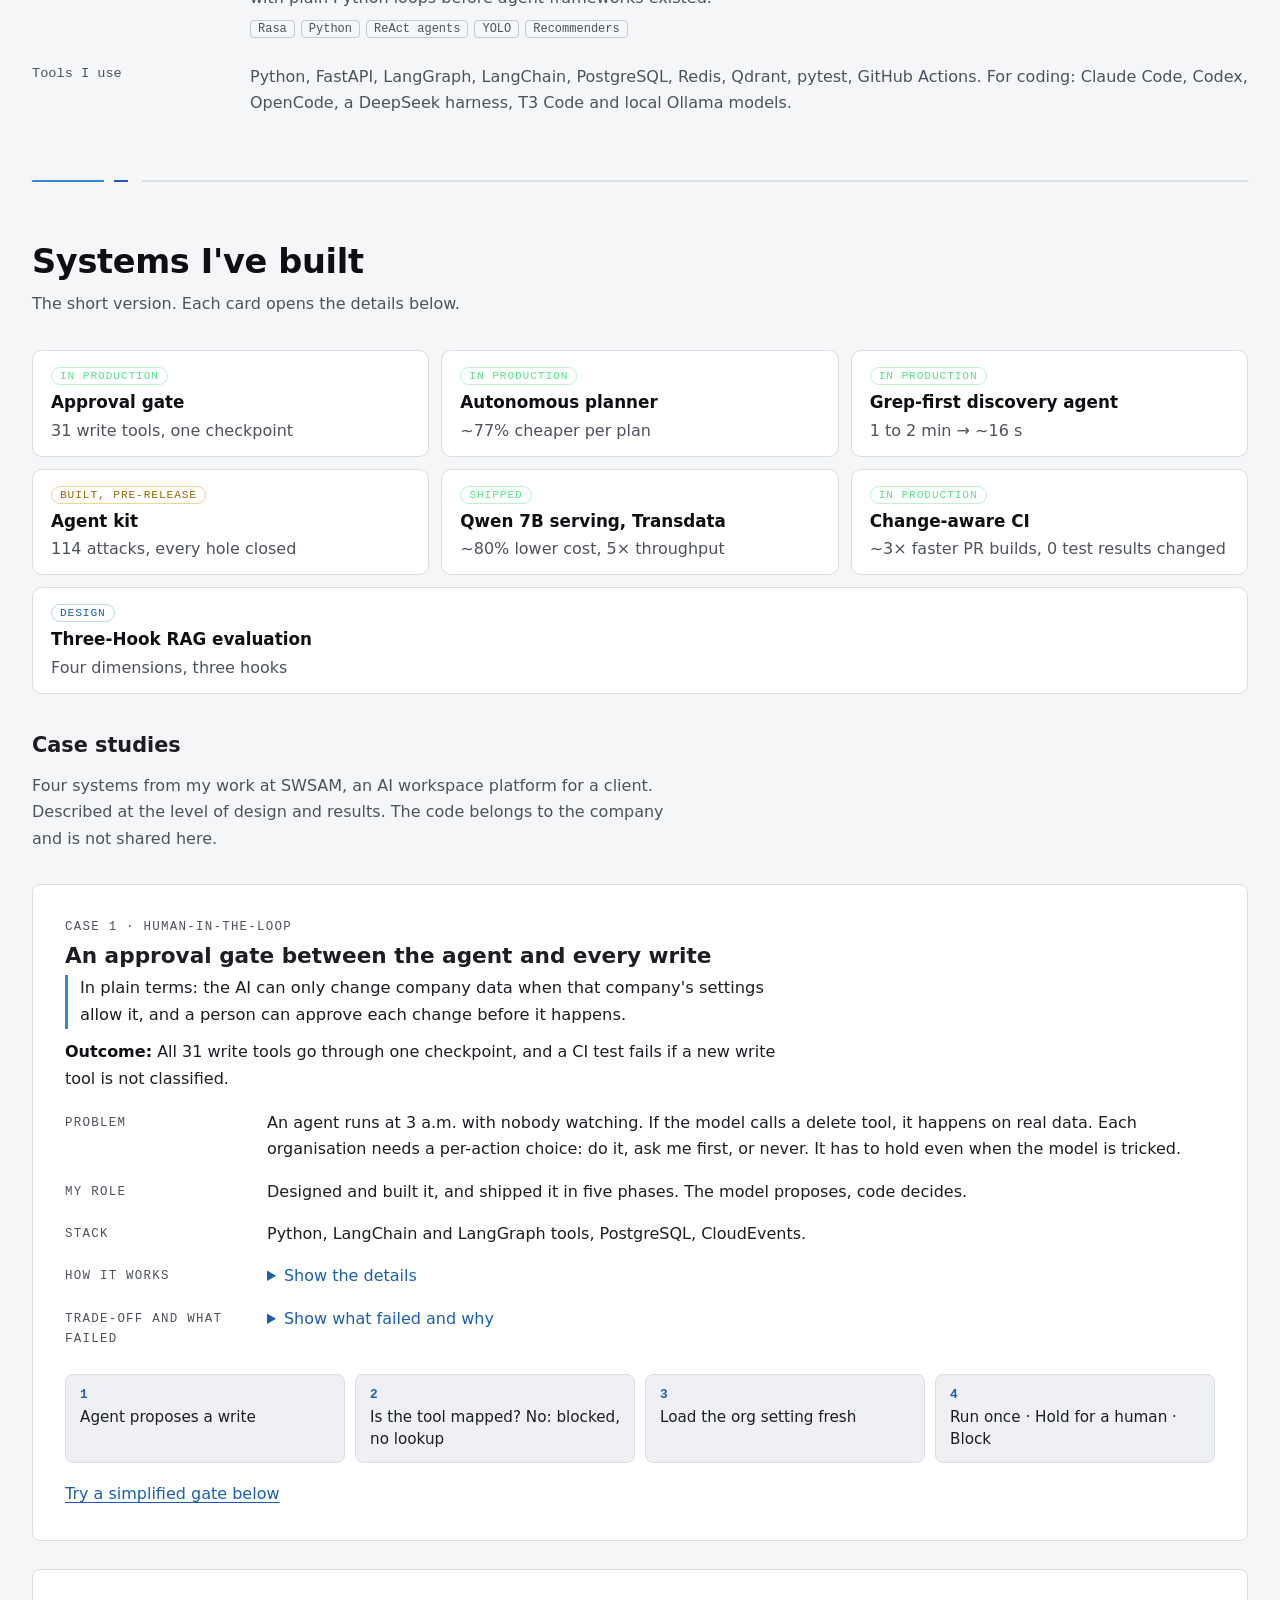
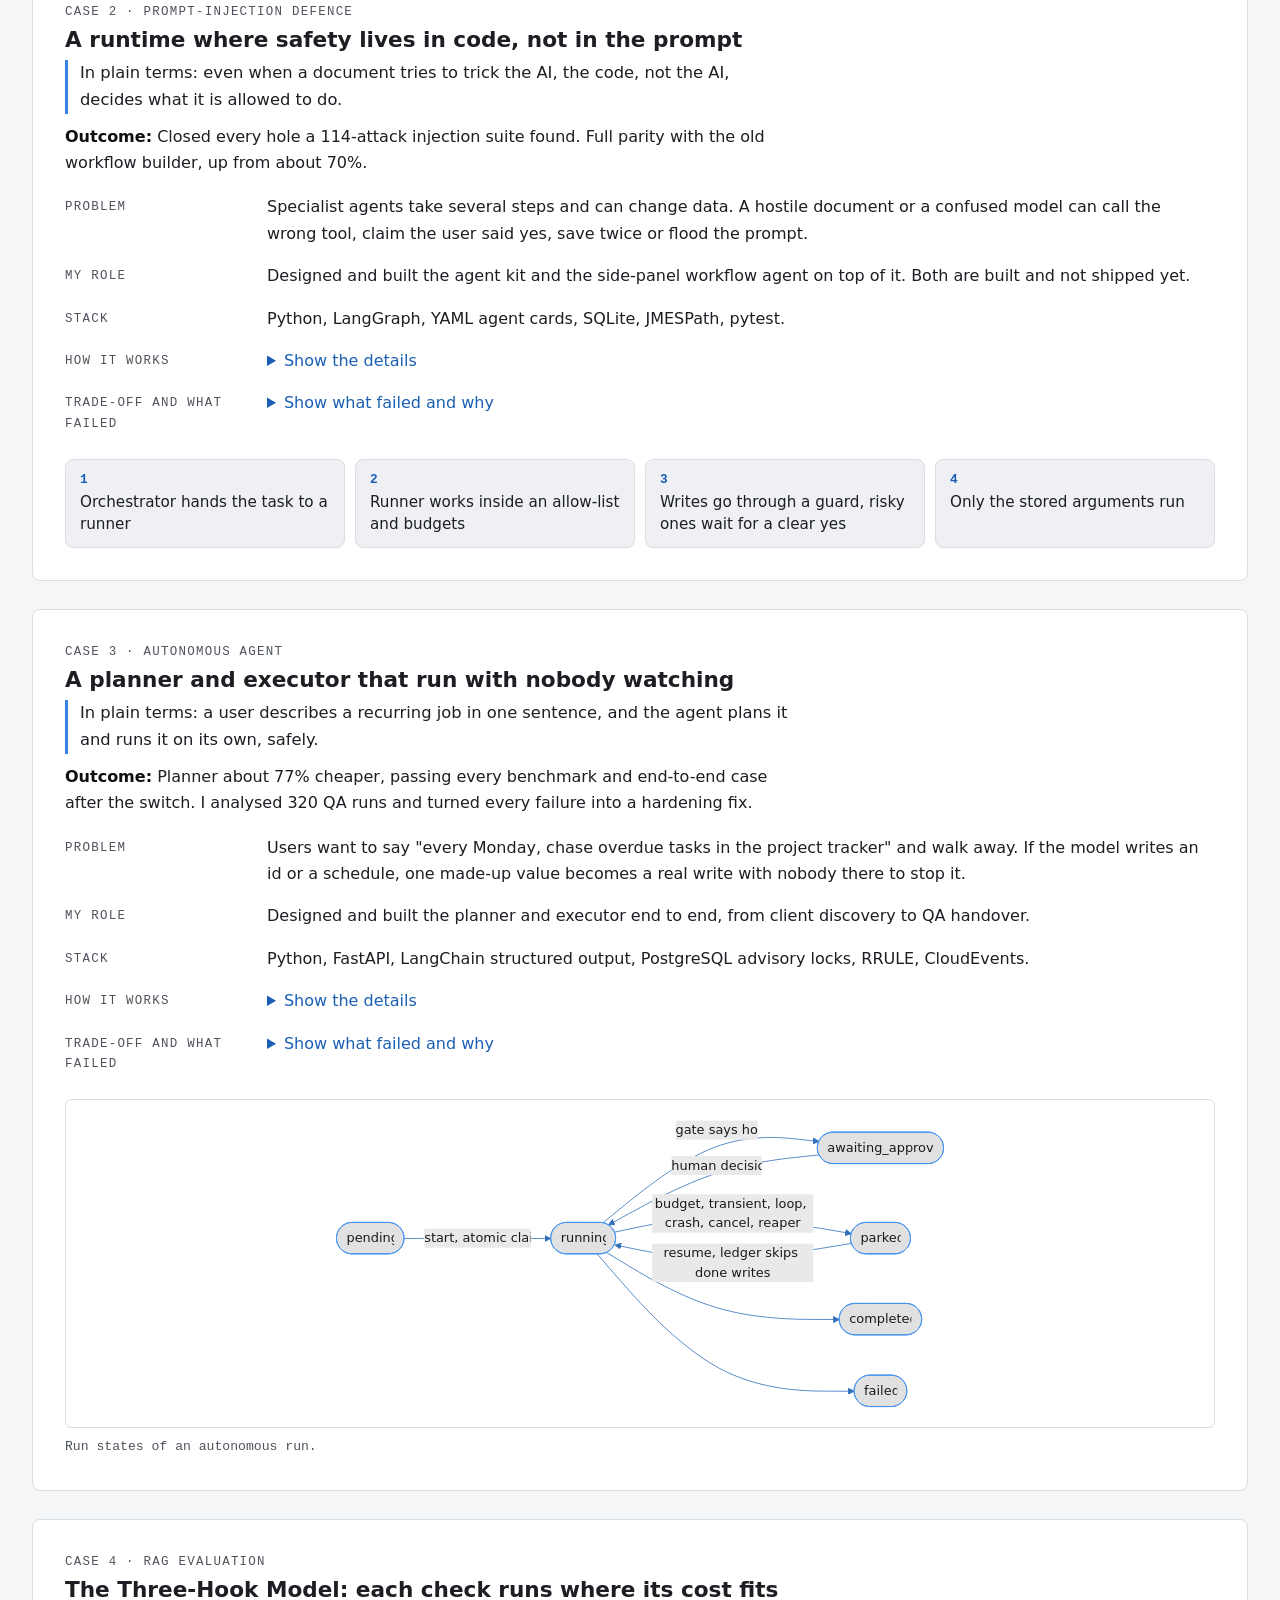
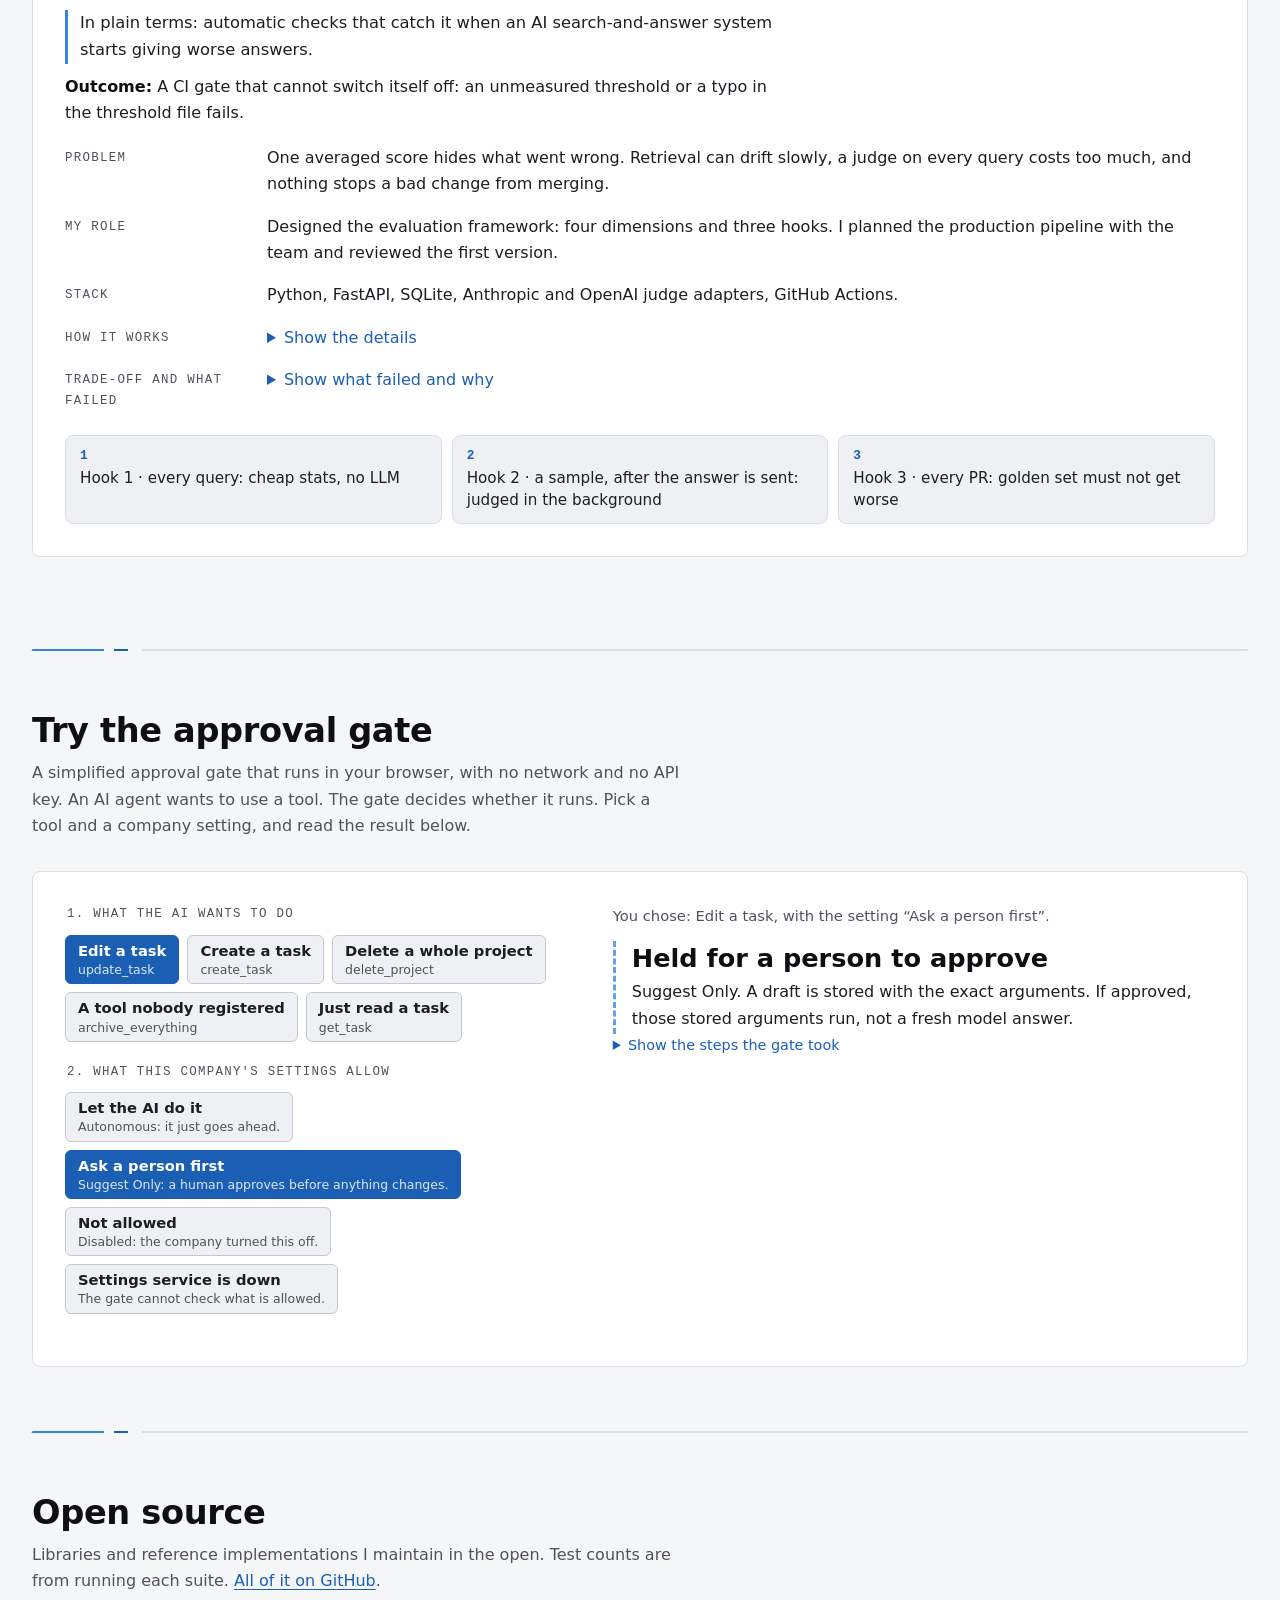
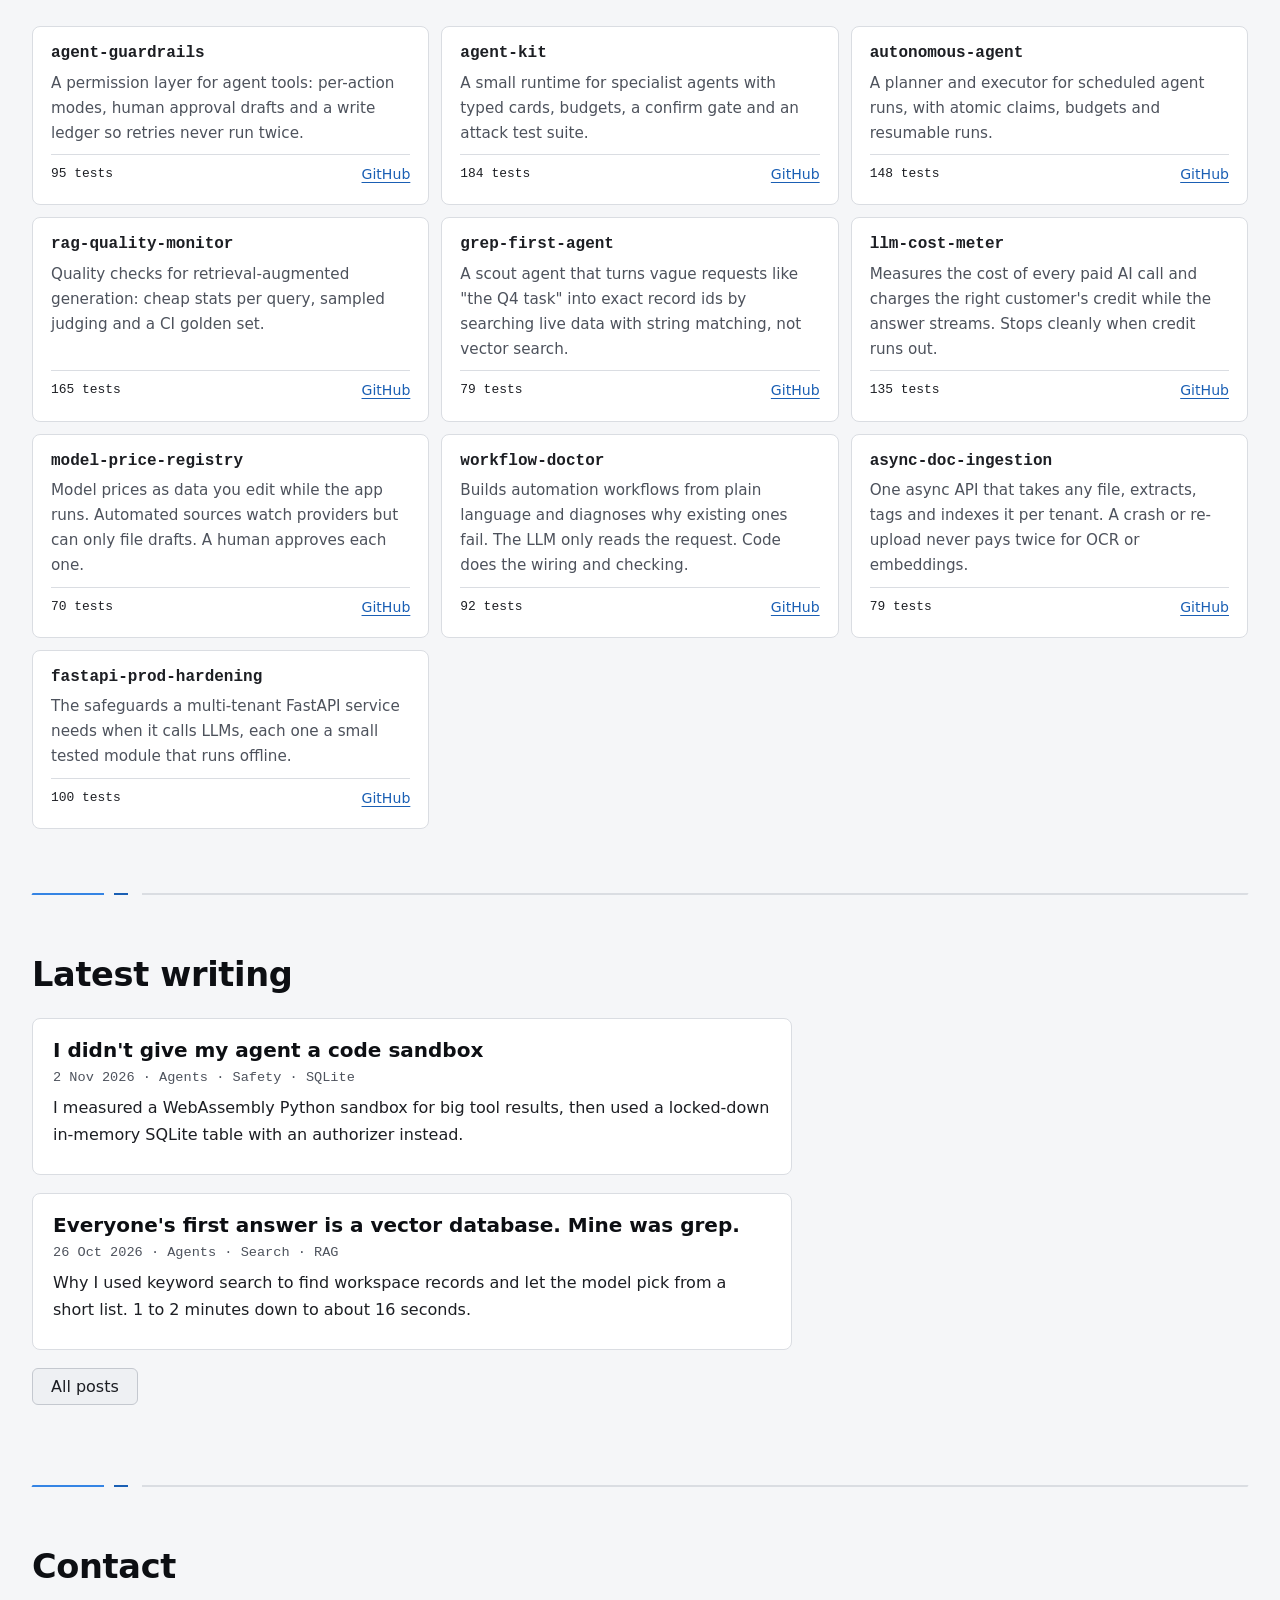
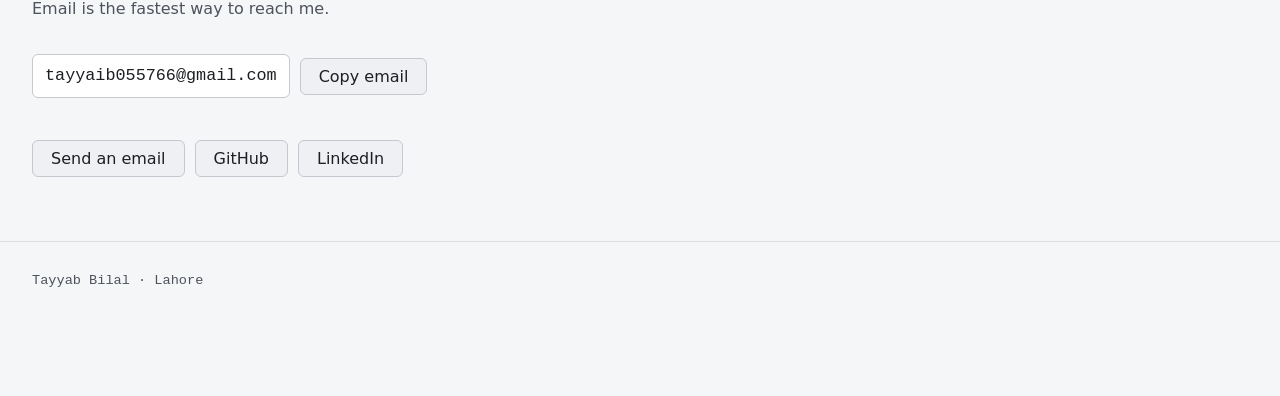
==== commit 70567cc3: "Bolt: entity-aware facts, verbatim contact answers, clean offline lines" ====
--- a/index.html
+++ b/index.html
@@ -427,8 +427,9 @@
   <a href="#contact"><svg viewBox="0 0 24 24" aria-hidden="true"><rect x="3" y="5" width="18" height="14" rx="2"/><path d="M3 7l9 6 9-6"/></svg><span>Contact</span></a>
 </nav>
 
+<script src="assets/hit.js" defer></script>
 <script src="assets/main.js?v=20261104"></script>
 <script src="assets/bolt-lines.js?v=20261031"></script>
-<script src="assets/pet.js?v=20261104"></script>
+<script src="assets/pet.js?v=20261109"></script>
 </body>
 </html>
